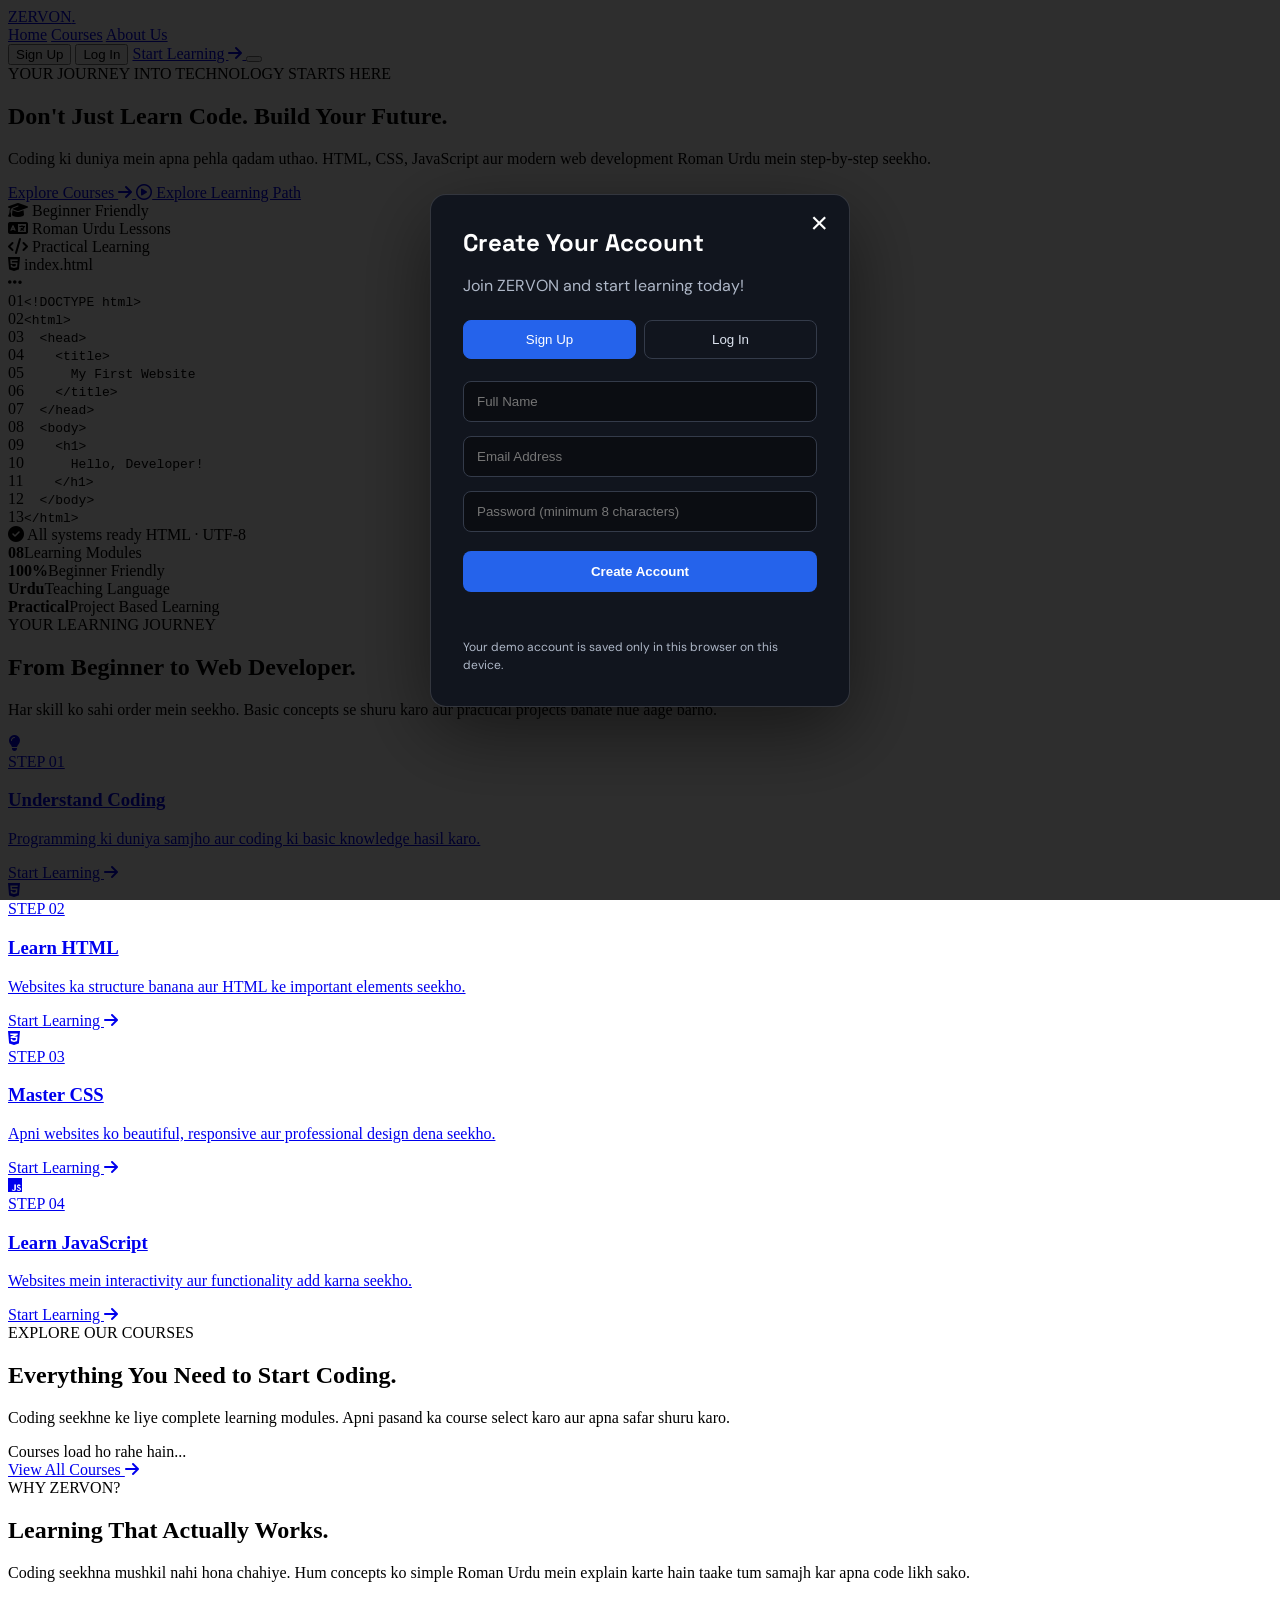
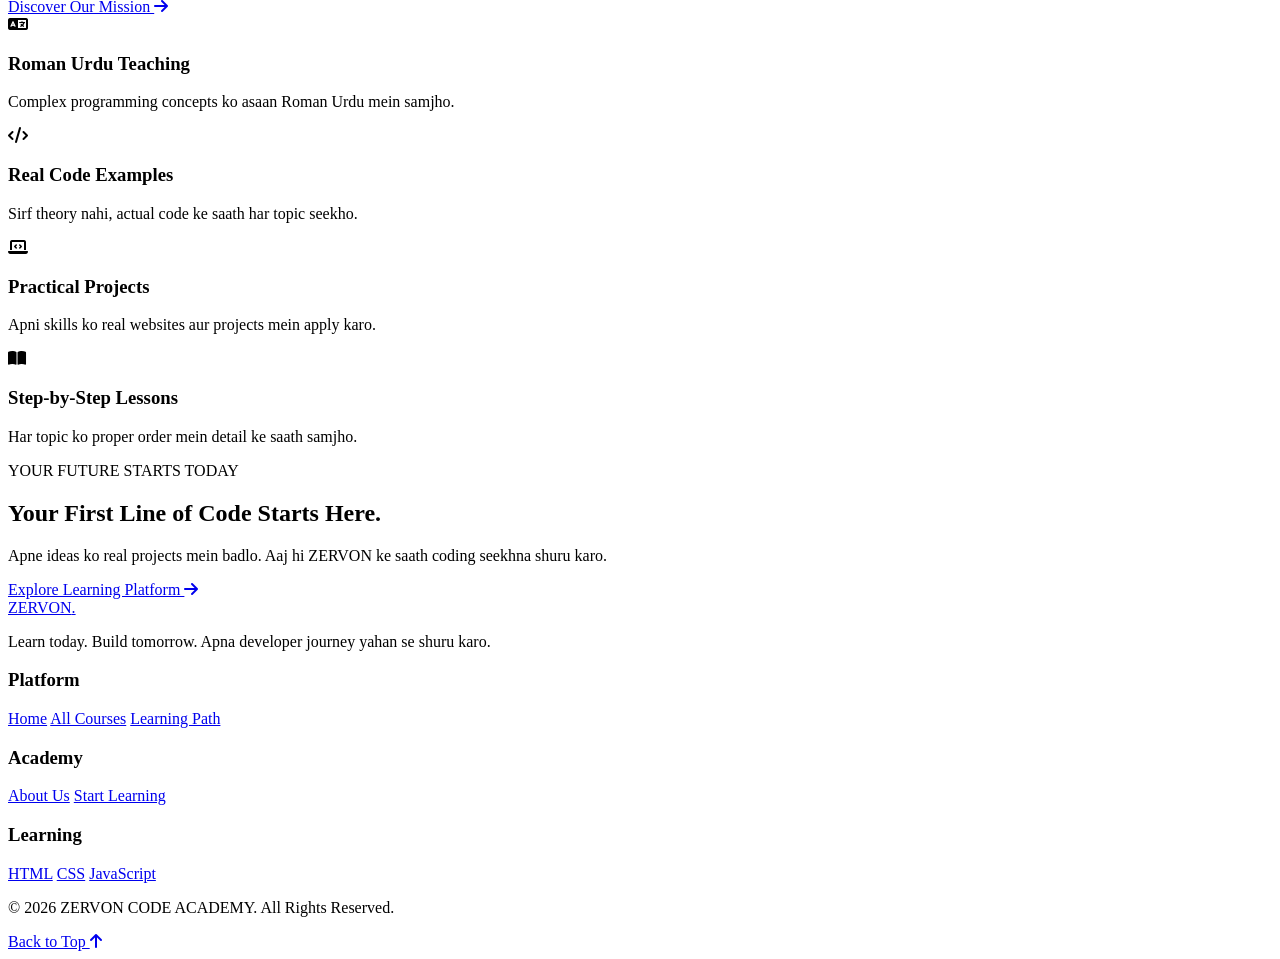
==== index.html @ 00da0489 "Add files via upload" ====
<!DOCTYPE html>
<html lang="en">
<head>
    <meta charset="UTF-8">
    <meta name="viewport" content="width=device-width, initial-scale=1.0">
    <meta name="theme-color" content="#0b0d12">
    <meta name="description" content="ZERVON Code Academy - Learn coding in Roman Urdu through detailed lessons and practical projects.">
    <title>ZERVON - Learn. Build. Become.</title>

    <link rel="preconnect" href="https://fonts.googleapis.com">
    <link rel="preconnect" href="https://fonts.gstatic.com" crossorigin>
    <link href="https://fonts.googleapis.com/css2?family=DM+Sans:wght@400;500;600;700;800&family=Space+Grotesk:wght@400;500;600;700&display=swap" rel="stylesheet">
    <link rel="stylesheet" href="https://cdnjs.cloudflare.com/ajax/libs/font-awesome/6.5.2/css/all.min.css">
    <link rel="stylesheet" href="css/style.css">
    <script src="js/app.js" defer></script>
</head>

<body id="top">

<header class="navbar">
    <div class="nav-container">
        <a href="index.html" class="logo">ZERVON<span>.</span></a>

        <nav class="nav-links" id="navLinks">
            <a href="index.html" class="nav-link active">Home</a>
            <a href="courses.html" class="nav-link">Courses</a>
            <a href="about.html" class="nav-link">About Us</a>
        </nav>

        <div class="nav-actions">
            <button type="button" class="nav-cta" id="signUpBtn">Sign Up</button>
            <button type="button" class="nav-cta" id="logInBtn">Log In</button>
            <button type="button" class="nav-cta" id="logoutBtn" style="display:none;">Log Out</button>

            <a href="courses.html" class="nav-cta">
                Start Learning <i class="fa-solid fa-arrow-right"></i>
            </a>

            <button class="menu-toggle" id="menuToggle" aria-label="Open navigation menu" aria-expanded="false" aria-controls="navLinks" type="button">
                <span></span><span></span><span></span>
            </button>
        </div>
    </div>
</header>

<main>

    <section class="hero">
        <div class="hero-container">
            <div class="hero-content">
                <div class="hero-label">
                    <span class="live-dot"></span>
                    YOUR JOURNEY INTO TECHNOLOGY STARTS HERE
                </div>

                <h1>Don't Just Learn Code. <span>Build Your Future.</span></h1>

                <p class="hero-description">
                    Coding ki duniya mein apna pehla qadam uthao.
                    HTML, CSS, JavaScript aur modern web development
                    Roman Urdu mein step-by-step seekho.
                </p>

                <div class="hero-buttons">
                    <a href="courses.html" class="btn-primary">
                        Explore Courses <i class="fa-solid fa-arrow-right"></i>
                    </a>
                    <a href="#learning-path" class="btn-secondary">
                        <i class="fa-regular fa-circle-play"></i>
                        Explore Learning Path
                    </a>
                </div>

                <div class="hero-trust">
                    <div class="trust-item"><i class="fa-solid fa-graduation-cap"></i> Beginner Friendly</div>
                    <div class="trust-item"><i class="fa-solid fa-language"></i> Roman Urdu Lessons</div>
                    <div class="trust-item"><i class="fa-solid fa-code"></i> Practical Learning</div>
                </div>
            </div>

            <div class="hero-visual">
                <div class="editor-window">
                    <div class="editor-header">
                        <div class="editor-controls"><span></span><span></span><span></span></div>
                        <div class="editor-filename"><i class="fa-brands fa-html5"></i> index.html</div>
                        <div class="editor-menu"><i class="fa-solid fa-ellipsis"></i></div>
                    </div>

                    <div class="editor-content">
                        <div class="editor-line"><span class="line-number">01</span><code>&lt;!DOCTYPE html&gt;</code></div>
                        <div class="editor-line"><span class="line-number">02</span><code>&lt;html&gt;</code></div>
                        <div class="editor-line"><span class="line-number">03</span><code>&nbsp;&nbsp;&lt;head&gt;</code></div>
                        <div class="editor-line"><span class="line-number">04</span><code>&nbsp;&nbsp;&nbsp;&nbsp;&lt;title&gt;</code></div>
                        <div class="editor-line"><span class="line-number">05</span><code>&nbsp;&nbsp;&nbsp;&nbsp;&nbsp;&nbsp;My First Website</code></div>
                        <div class="editor-line"><span class="line-number">06</span><code>&nbsp;&nbsp;&nbsp;&nbsp;&lt;/title&gt;</code></div>
                        <div class="editor-line"><span class="line-number">07</span><code>&nbsp;&nbsp;&lt;/head&gt;</code></div>
                        <div class="editor-line"><span class="line-number">08</span><code>&nbsp;&nbsp;&lt;body&gt;</code></div>
                        <div class="editor-line"><span class="line-number">09</span><code>&nbsp;&nbsp;&nbsp;&nbsp;&lt;h1&gt;</code></div>
                        <div class="editor-line"><span class="line-number">10</span><code>&nbsp;&nbsp;&nbsp;&nbsp;&nbsp;&nbsp;Hello, Developer!</code></div>
                        <div class="editor-line"><span class="line-number">11</span><code>&nbsp;&nbsp;&nbsp;&nbsp;&lt;/h1&gt;</code></div>
                        <div class="editor-line"><span class="line-number">12</span><code>&nbsp;&nbsp;&lt;/body&gt;</code></div>
                        <div class="editor-line"><span class="line-number">13</span><code>&lt;/html&gt;</code></div>
                    </div>

                    <div class="editor-footer">
                        <span><i class="fa-solid fa-circle-check"></i> All systems ready</span>
                        <span>HTML · UTF-8</span>
                    </div>
                </div>
            </div>
        </div>
    </section>

    <section class="highlights">
        <div class="highlights-container">
            <div class="highlight-item"><strong>08</strong><span>Learning Modules</span></div>
            <div class="highlight-divider"></div>
            <div class="highlight-item"><strong>100%</strong><span>Beginner Friendly</span></div>
            <div class="highlight-divider"></div>
            <div class="highlight-item"><strong>Urdu</strong><span>Teaching Language</span></div>
            <div class="highlight-divider"></div>
            <div class="highlight-item"><strong>Practical</strong><span>Project Based Learning</span></div>
        </div>
    </section>

    <section class="learning-section" id="learning-path">
        <div class="section-container">
            <div class="section-heading">
                <span class="section-label">YOUR LEARNING JOURNEY</span>
                <h2>From Beginner to <span>Web Developer.</span></h2>
                <p>Har skill ko sahi order mein seekho. Basic concepts se shuru karo aur practical projects banate hue aage barho.</p>
            </div>

            <div class="learning-grid">
                <a href="courses/coding.html" class="learning-card">
                    <div class="learning-icon"><i class="fa-solid fa-lightbulb"></i></div>
                    <span class="learning-step">STEP 01</span>
                    <h3>Understand Coding</h3>
                    <p>Programming ki duniya samjho aur coding ki basic knowledge hasil karo.</p>
                    <span class="card-link">Start Learning <i class="fa-solid fa-arrow-right"></i></span>
                </a>

                <a href="courses/html.html" class="learning-card">
                    <div class="learning-icon"><i class="fa-brands fa-html5"></i></div>
                    <span class="learning-step">STEP 02</span>
                    <h3>Learn HTML</h3>
                    <p>Websites ka structure banana aur HTML ke important elements seekho.</p>
                    <span class="card-link">Start Learning <i class="fa-solid fa-arrow-right"></i></span>
                </a>

                <a href="courses/css.html" class="learning-card">
                    <div class="learning-icon"><i class="fa-brands fa-css3-alt"></i></div>
                    <span class="learning-step">STEP 03</span>
                    <h3>Master CSS</h3>
                    <p>Apni websites ko beautiful, responsive aur professional design dena seekho.</p>
                    <span class="card-link">Start Learning <i class="fa-solid fa-arrow-right"></i></span>
                </a>

                <a href="courses/javascript.html" class="learning-card">
                    <div class="learning-icon"><i class="fa-brands fa-js"></i></div>
                    <span class="learning-step">STEP 04</span>
                    <h3>Learn JavaScript</h3>
                    <p>Websites mein interactivity aur functionality add karna seekho.</p>
                    <span class="card-link">Start Learning <i class="fa-solid fa-arrow-right"></i></span>
                </a>
            </div>
        </div>
    </section>

    <section class="featured-section" id="featured-courses">
        <div class="section-container">
            <div class="section-heading">
                <span class="section-label">EXPLORE OUR COURSES</span>
                <h2>Everything You Need to <span>Start Coding.</span></h2>
                <p>Coding seekhne ke liye complete learning modules. Apni pasand ka course select karo aur apna safar shuru karo.</p>
            </div>

            <div class="featured-grid" id="featuredGrid">
                <div class="course-loading">Courses load ho rahe hain...</div>
            </div>

            <div class="all-courses-action">
                <a href="courses.html" class="btn-secondary">View All Courses <i class="fa-solid fa-arrow-right"></i></a>
            </div>
        </div>
    </section>

    <section class="benefits-section">
        <div class="section-container">
            <div class="benefits-layout">
                <div class="benefits-intro">
                    <span class="section-label">WHY ZERVON?</span>
                    <h2>Learning That <span>Actually Works.</span></h2>
                    <p>Coding seekhna mushkil nahi hona chahiye. Hum concepts ko simple Roman Urdu mein explain karte hain taake tum samajh kar apna code likh sako.</p>
                    <a href="about.html" class="text-link">Discover Our Mission <i class="fa-solid fa-arrow-right"></i></a>
                </div>

                <div class="benefits-grid">
                    <article class="benefit-card">
                        <i class="fa-solid fa-language"></i>
                        <h3>Roman Urdu Teaching</h3>
                        <p>Complex programming concepts ko asaan Roman Urdu mein samjho.</p>
                    </article>

                    <article class="benefit-card">
                        <i class="fa-solid fa-code"></i>
                        <h3>Real Code Examples</h3>
                        <p>Sirf theory nahi, actual code ke saath har topic seekho.</p>
                    </article>

                    <article class="benefit-card">
                        <i class="fa-solid fa-laptop-code"></i>
                        <h3>Practical Projects</h3>
                        <p>Apni skills ko real websites aur projects mein apply karo.</p>
                    </article>

                    <article class="benefit-card">
                        <i class="fa-solid fa-book-open"></i>
                        <h3>Step-by-Step Lessons</h3>
                        <p>Har topic ko proper order mein detail ke saath samjho.</p>
                    </article>
                </div>
            </div>
        </div>
    </section>

    <section class="cta-section">
        <div class="cta-content">
            <span class="section-label">YOUR FUTURE STARTS TODAY</span>
            <h2>Your First Line of Code <span>Starts Here.</span></h2>
            <p>Apne ideas ko real projects mein badlo. Aaj hi ZERVON ke saath coding seekhna shuru karo.</p>
            <a href="courses.html" class="btn-primary">Explore Learning Platform <i class="fa-solid fa-arrow-right"></i></a>
        </div>
    </section>

</main>

<footer class="footer">
    <div class="section-container">
        <div class="footer-main">
            <div class="footer-brand">
                <a href="index.html" class="logo">ZERVON<span>.</span></a>
                <p>Learn today. Build tomorrow. Apna developer journey yahan se shuru karo.</p>
            </div>

            <div class="footer-column">
                <h3>Platform</h3>
                <a href="index.html">Home</a>
                <a href="courses.html">All Courses</a>
                <a href="#learning-path">Learning Path</a>
            </div>

            <div class="footer-column">
                <h3>Academy</h3>
                <a href="about.html">About Us</a>
                <a href="courses.html">Start Learning</a>
            </div>

            <div class="footer-column">
                <h3>Learning</h3>
                <a href="courses/html.html">HTML</a>
                <a href="courses/css.html">CSS</a>
                <a href="courses/javascript.html">JavaScript</a>
            </div>
        </div>

        <div class="footer-bottom">
            <p>© 2026 ZERVON CODE ACADEMY. All Rights Reserved.</p>
            <a href="#top" class="back-to-top">Back to Top <i class="fa-solid fa-arrow-up"></i></a>
        </div>
    </div>
</footer>

<!-- SIGN UP / LOG IN MODAL -->
<div id="authModal" class="zervon-auth-modal" aria-hidden="true">
    <div class="zervon-auth-box" role="dialog" aria-modal="true" aria-labelledby="authTitle">
        <button type="button" id="closeAuth" class="zervon-auth-close" aria-label="Close">&times;</button>

        <h2 id="authTitle">Create Your Account</h2>
        <p id="authDescription">Join ZERVON and start learning today!</p>

        <div class="zervon-auth-tabs">
            <button type="button" id="signupTab" class="active">Sign Up</button>
            <button type="button" id="loginTab">Log In</button>
        </div>

        <form id="authForm">
            <input type="text" id="authName" placeholder="Full Name" autocomplete="name" required>
            <input type="email" id="authEmail" placeholder="Email Address" autocomplete="email" required>
            <input type="password" id="authPassword" placeholder="Password (minimum 8 characters)" autocomplete="new-password" minlength="8" required>
            <button type="submit" id="authSubmit">Create Account</button>
        </form>

        <p id="authMessage" class="zervon-auth-message" role="status"></p>
        <p class="zervon-auth-note">Your demo account is saved only in this browser on this device.</p>
    </div>
</div>

<!-- PAYMENT MODAL -->
<div id="paymentModal" class="zervon-payment-modal" aria-hidden="true">
    <div class="zervon-payment-box" role="dialog" aria-modal="true" aria-labelledby="paymentTitle">
        <h2 id="paymentTitle">Complete Your Payment</h2>
        <p class="zervon-payment-intro">Pay the registration fee to continue learning at ZERVON.</p>

        <div class="zervon-payment-price">Rs. 700</div>

        <div class="zervon-payment-timer-wrap">
            <span>Payment session expires in</span>
            <strong id="paymentTimer">03:00</strong>
        </div>

        <div class="zervon-qr-placeholder" id="qrPlaceholder">
            <img src="qr.code.png.jpeg" alt="ZERVON payment QR code" class="zervon-qr-image">
            <strong>Official Payment QR Code</strong>
        </div>

        <p class="zervon-pay-instruction">Scan the QR code and pay <strong>Rs. 700</strong> to continue.</p>

        <form id="tidForm">
            <label for="tidInput">Transaction ID (TID)</label>
            <input id="tidInput" type="text" placeholder="Enter your Transaction ID" required maxlength="100" autocomplete="off">
            <button type="submit" id="tidSubmit">Submit TID</button>
        </form>

        <p id="paymentMessage" class="zervon-payment-message" role="status"></p>
        <p class="zervon-payment-note">Please submit the TID after completing your payment. Payment verification must be done by the site owner.</p>
    </div>
</div>

<style>
.zervon-auth-modal {
    display:none;
    position:fixed;
    inset:0;
    z-index:99999;
    background:rgba(0,0,0,.82);
    align-items:center;
    justify-content:center;
    padding:20px;
}
.zervon-auth-modal.show {display:flex;}
.zervon-auth-box {
    position:relative;
    width:100%;
    max-width:420px;
    max-height:90vh;
    overflow-y:auto;
    box-sizing:border-box;
    padding:32px;
    border:1px solid rgba(255,255,255,.14);
    border-radius:16px;
    background:#11151e;
    color:#fff;
    box-shadow:0 24px 80px rgba(0,0,0,.5);
    font-family:"DM Sans",sans-serif;
}
.zervon-auth-box h2 {
    margin:0 35px 8px 0;
    font-family:"Space Grotesk",sans-serif;
}
.zervon-auth-box p {color:#aeb7c7;line-height:1.5;}
.zervon-auth-close {
    position:absolute;
    top:10px;
    right:15px;
    border:0;
    background:none;
    color:#fff;
    font-size:30px;
    cursor:pointer;
}
.zervon-auth-tabs {display:flex;gap:8px;margin:22px 0;}
.zervon-auth-tabs button {
    flex:1;
    padding:11px;
    border:1px solid #343b4a;
    border-radius:8px;
    background:transparent;
    color:#dce3ef;
    cursor:pointer;
}
.zervon-auth-tabs button.active {
    border-color:#2563eb;
    background:#2563eb;
    color:#fff;
}
#authForm input {
    display:block;
    box-sizing:border-box;
    width:100%;
    margin-bottom:14px;
    padding:12px 13px;
    border:1px solid #343b4a;
    border-radius:8px;
    outline:none;
    background:#0b0d12;
    color:#fff;
}
#authForm input:focus {border-color:#60a5fa;}
#authSubmit {
    width:100%;
    margin-top:5px;
    padding:13px;
    border:0;
    border-radius:8px;
    background:#2563eb;
    color:#fff;
    font-weight:700;
    cursor:pointer;
}
#authSubmit:disabled {opacity:.65;cursor:wait;}
.zervon-auth-message {min-height:20px;margin-bottom:0;font-size:14px;}
.zervon-auth-note {margin-bottom:0;font-size:12px;}
@media(max-width:480px) {
    .zervon-auth-box {padding:25px 20px;}
}

.zervon-payment-modal {
    display:none;
    position:fixed;
    inset:0;
    z-index:100000;
    overflow-y:auto;
    background:rgba(0,0,0,.88);
    align-items:center;
    justify-content:center;
    padding:20px;
    box-sizing:border-box;
}
.zervon-payment-modal.show {display:flex;}
.zervon-payment-box {
    width:100%;
    max-width:440px;
    max-height:94vh;
    overflow-y:auto;
    box-sizing:border-box;
    padding:28px;
    border-radius:18px;
    border:1px solid rgba(255,255,255,.14);
    background:#11151e;
    color:#fff;
    text-align:center;
    font-family:"DM Sans",sans-serif;
    box-shadow:0 24px 80px rgba(0,0,0,.55);
}
.zervon-payment-box h2 {
    margin:0 0 8px;
    font-family:"Space Grotesk",sans-serif;
}
.zervon-payment-intro,.zervon-payment-note {
    color:#aeb7c7;
    line-height:1.5;
}
.zervon-payment-price {
    margin:16px 0;
    color:#60a5fa;
    font-size:32px;
    font-weight:800;
}
.zervon-payment-timer-wrap {
    display:flex;
    justify-content:space-between;
    align-items:center;
    padding:12px 14px;
    border-radius:10px;
    background:#202938;
}
#paymentTimer {
    color:#fbbf24;
    font-size:24px;
    font-variant-numeric:tabular-nums;
}
.zervon-qr-placeholder {
    min-height:165px;
    margin:18px auto 10px;
    padding:18px;
    box-sizing:border-box;
    display:flex;
    flex-direction:column;
    justify-content:center;
    align-items:center;
    gap:8px;
    border:2px dashed #64748b;
    border-radius:12px;
    background:#0b0d12;
    color:#dce3ef;
}
.zervon-qr-image {
    display:block;
    width:min(100%,260px);
    height:auto;
    max-height:260px;
    object-fit:contain;
    border-radius:8px;
    background:#fff;
}
.zervon-pay-instruction {color:#fff;}
#tidForm {text-align:left;margin-top:18px;}
#tidForm label {
    display:block;
    margin-bottom:8px;
    color:#dce3ef;
    font-weight:600;
}
#tidInput {
    width:100%;
    box-sizing:border-box;
    padding:13px;
    border:1px solid #343b4a;
    border-radius:8px;
    background:#0b0d12;
    color:#fff;
    margin-bottom:12px;
}
#tidSubmit {
    width:100%;
    padding:13px;
    border:0;
    border-radius:8px;
    background:#2563eb;
    color:white;
    font-weight:700;
    cursor:pointer;
}
#tidSubmit:disabled {opacity:.55;cursor:not-allowed;}
.zervon-payment-message {min-height:20px;color:#fbbf24;}
.zervon-payment-note {font-size:11px;margin-bottom:0;}
@media(max-width:480px) {
    .zervon-payment-box {padding:22px 18px;}
}
</style>

<script>
(function () {
    const modal = document.getElementById("authModal");
    const signupBtn = document.getElementById("signUpBtn");
    const loginBtn = document.getElementById("logInBtn");
    const logoutBtn = document.getElementById("logoutBtn");
    const closeBtn = document.getElementById("closeAuth");
    const signupTab = document.getElementById("signupTab");
    const loginTab = document.getElementById("loginTab");
    const form = document.getElementById("authForm");
    const nameInput = document.getElementById("authName");
    const emailInput = document.getElementById("authEmail");
    const passwordInput = document.getElementById("authPassword");
    const title = document.getElementById("authTitle");
    const description = document.getElementById("authDescription");
    const submitBtn = document.getElementById("authSubmit");
    const message = document.getElementById("authMessage");
    const paymentModal = document.getElementById("paymentModal");
    const paymentTimer = document.getElementById("paymentTimer");
    const paymentMessage = document.getElementById("paymentMessage");
    const tidForm = document.getElementById("tidForm");
    const tidInput = document.getElementById("tidInput");
    const tidSubmit = document.getElementById("tidSubmit");

    let paymentInterval = null;
    let paymentSeconds = 180;

    const ACCOUNTS_KEY = "zervon_accounts";
    const SESSION_KEY = "zervon_logged_in";

    let mode = "signup";

    function getAccounts() {
        try {
            return JSON.parse(localStorage.getItem(ACCOUNTS_KEY) || "{}");
        } catch (error) {
            return {};
        }
    }

    async function hashPassword(password, salt) {
        if (!window.crypto || !window.crypto.subtle) {
            throw new Error("Secure password hashing needs HTTPS or localhost. Open this site through GitHub Pages or localhost.");
        }

        const encoder = new TextEncoder();

        const key = await crypto.subtle.importKey(
            "raw",
            encoder.encode(password),
            "PBKDF2",
            false,
            ["deriveBits"]
        );

        const result = await crypto.subtle.deriveBits(
            {
                name:"PBKDF2",
                salt:encoder.encode(salt),
                iterations:100000,
                hash:"SHA-256"
            },
            key,
            256
        );

        return Array.from(new Uint8Array(result))
            .map(function (byte) {
                return byte.toString(16).padStart(2,"0");
            })
            .join("");
    }

    function isLoggedIn() {
        const email = localStorage.getItem(SESSION_KEY);
        return Boolean(email && getAccounts()[email]);
    }

    function isPaymentSubmitted() {
        const email = localStorage.getItem(SESSION_KEY);
        return Boolean(
            email &&
            localStorage.getItem("zervon_tid_submitted_" + email)
        );
    }

    function openPaymentModal() {
        paymentSeconds = 180;
        paymentMessage.textContent = "";
        tidInput.value = "";
        paymentTimer.textContent = "03:00";

        paymentModal.classList.add("show");
        paymentModal.setAttribute("aria-hidden","false");

        if (paymentInterval) {
            clearInterval(paymentInterval);
        }

        paymentInterval = setInterval(function () {
            paymentSeconds--;

            const minutes = String(
                Math.floor(Math.max(paymentSeconds,0) / 60)
            ).padStart(2,"0");

            const seconds = String(
                Math.max(paymentSeconds,0) % 60
            ).padStart(2,"0");

            paymentTimer.textContent = minutes + ":" + seconds;

            if (paymentSeconds <= 0) {
                clearInterval(paymentInterval);
                paymentInterval = null;

                paymentMessage.textContent =
                    "Time expired. Refresh the payment session to continue.";

                tidSubmit.disabled = true;
            }
        },1000);

        tidSubmit.disabled = false;
    }

    function closePaymentModal() {
        paymentModal.classList.remove("show");
        paymentModal.setAttribute("aria-hidden","true");

        if (paymentInterval) {
            clearInterval(paymentInterval);
        }

        paymentInterval = null;
    }

    function updateNavigation() {
        const loggedIn = isLoggedIn();

        signupBtn.style.display = loggedIn ? "none" : "";
        loginBtn.style.display = loggedIn ? "none" : "";
        logoutBtn.style.display = loggedIn ? "" : "none";
    }

    function openModal(selectedMode) {
        setMode(selectedMode);
        modal.classList.add("show");
        modal.setAttribute("aria-hidden","false");
    }

    function closeModal() {
        modal.classList.remove("show");
        modal.setAttribute("aria-hidden","true");
        form.reset();
        message.textContent = "";
    }

    function setMode(selectedMode) {
        mode = selectedMode;

        const isSignup = mode === "signup";

        title.textContent = isSignup
            ? "Create Your Account"
            : "Welcome Back";

        description.textContent = isSignup
            ? "Join ZERVON and start learning today!"
            : "Log in to your ZERVON account.";

        nameInput.style.display = isSignup ? "block" : "none";
        nameInput.required = isSignup;

        passwordInput.autocomplete = isSignup
            ? "new-password"
            : "current-password";

        submitBtn.textContent = isSignup
            ? "Create Account"
            : "Log In";

        signupTab.classList.toggle("active",isSignup);
        loginTab.classList.toggle("active",!isSignup);

        message.textContent = "";
    }

    signupBtn.addEventListener("click",function () {
        openModal("signup");
    });

    loginBtn.addEventListener("click",function () {
        openModal("login");
    });

    signupTab.addEventListener("click",function () {
        setMode("signup");
    });

    loginTab.addEventListener("click",function () {
        setMode("login");
    });

    closeBtn.addEventListener("click",closeModal);

    modal.addEventListener("click",function (event) {
        if (event.target === modal) {
            closeModal();
        }
    });

    document.addEventListener("keydown",function (event) {
        if (event.key === "Escape") {
            closeModal();
        }
    });

    logoutBtn.addEventListener("click",function () {
        localStorage.removeItem(SESSION_KEY);
        updateNavigation();
        alert("You have been logged out.");
    });

    form.addEventListener("submit",async function (event) {
        event.preventDefault();

        submitBtn.disabled = true;
        message.textContent = "Please wait...";

        try {
            const email = emailInput.value.trim().toLowerCase();
            const password = passwordInput.value;

            if (password.length < 8) {
                throw new Error("Password must contain at least 8 characters.");
            }

            const accounts = getAccounts();

            if (mode === "signup") {
                if (accounts[email]) {
                    throw new Error("This account already exists. Please log in.");
                }

                const name = nameInput.value.trim();

                if (!name) {
                    throw new Error("Please enter your full name.");
                }

                const salt = crypto.randomUUID();
                const passwordHash = await hashPassword(password,salt);

                accounts[email] = {
                    name:name,
                    email:email,
                    salt:salt,
                    passwordHash:passwordHash
                };

                localStorage.setItem(ACCOUNTS_KEY,JSON.stringify(accounts));
                localStorage.setItem(SESSION_KEY,email);

                message.textContent = "Account created successfully!";

            } else {
                const account = accounts[email];

                if (!account) {
                    throw new Error("Account not found. Please sign up first.");
                }

                const enteredHash = await hashPassword(password,account.salt);

                if (enteredHash !== account.passwordHash) {
                    throw new Error("Incorrect email or password.");
                }

                localStorage.setItem(SESSION_KEY,email);
                message.textContent = "Login successful!";
            }

            updateNavigation();

            setTimeout(function () {
                closeModal();

                if (!isPaymentSubmitted()) {
                    openPaymentModal();
                }
            },700);

        } catch (error) {
            message.textContent = error.message;

        } finally {
            submitBtn.disabled = false;
        }
    });

    tidForm.addEventListener("submit",function (event) {
        event.preventDefault();

        const tid = tidInput.value.trim();

        if (!tid) {
            paymentMessage.textContent = "Please enter your Transaction ID.";
            return;
        }

        if (paymentSeconds <= 0) {
            paymentMessage.textContent =
                "Payment time expired. Please start a new payment session.";
            return;
        }

        const email = localStorage.getItem(SESSION_KEY);

        if (!email || !isLoggedIn()) {
            paymentMessage.textContent =
                "Please create your account or log in first.";
            closePaymentModal();
            openModal("signup");
            return;
        }

        // Save submitted TID for this account.
        localStorage.setItem("zervon_tid_submitted_" + email,tid);

        closePaymentModal();

        alert("Welcome to ZERVON!");

        window.location.href = "courses.html";
    });

    // Navigation gate: allow payment modal clicks so TID submit works.
    document.addEventListener("click",function (event) {
        if (isLoggedIn() && isPaymentSubmitted()) {
            return;
        }

        // IMPORTANT FIX: don't block the Submit TID button.
        if (event.target.closest("#paymentModal")) {
            return;
        }

        if (event.target.closest("#authModal")) {
            return;
        }

        if (event.target.closest(
            "#signUpBtn, #logInBtn, #closeAuth, #menuToggle"
        )) {
            return;
        }

        const link = event.target.closest("a[href]");
        const button = event.target.closest("button");

        if (!link && !button) {
            return;
        }

        event.preventDefault();
        event.stopPropagation();
        event.stopImmediatePropagation();

        if (!isLoggedIn()) {
            alert("Create your account first to continue!");
        } else {
            alert("Complete your Rs. 700 payment and submit your TID to continue!");
            openPaymentModal();
        }
    },true);

    updateNavigation();

    // First visit: show signup first, never show QR before signup/login.
    if (!isLoggedIn()) {
        openModal("signup");
    } else if (!isPaymentSubmitted()) {
        // Clear an old unpaid session and ask the user to log in again.
        localStorage.removeItem(SESSION_KEY);
        updateNavigation();
        openModal("signup");
    }

})();
</script>

</body>
</html>
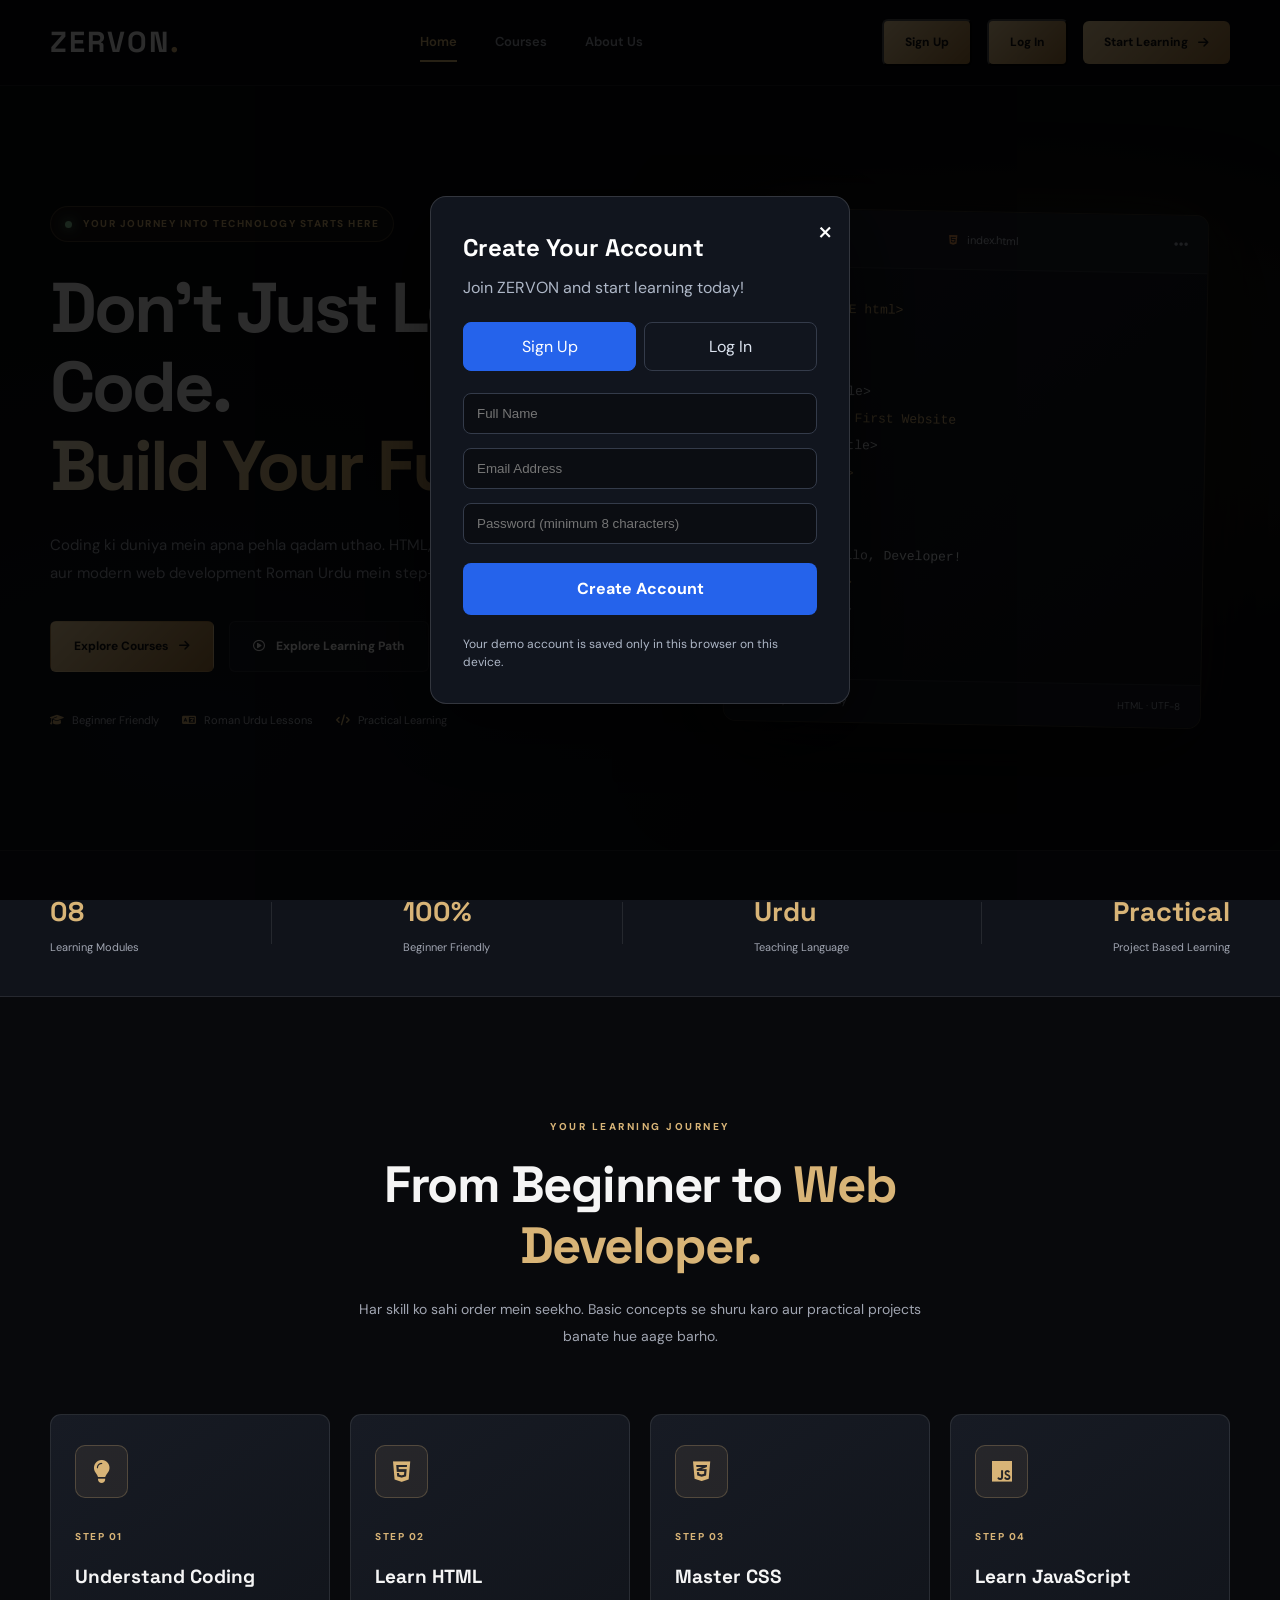
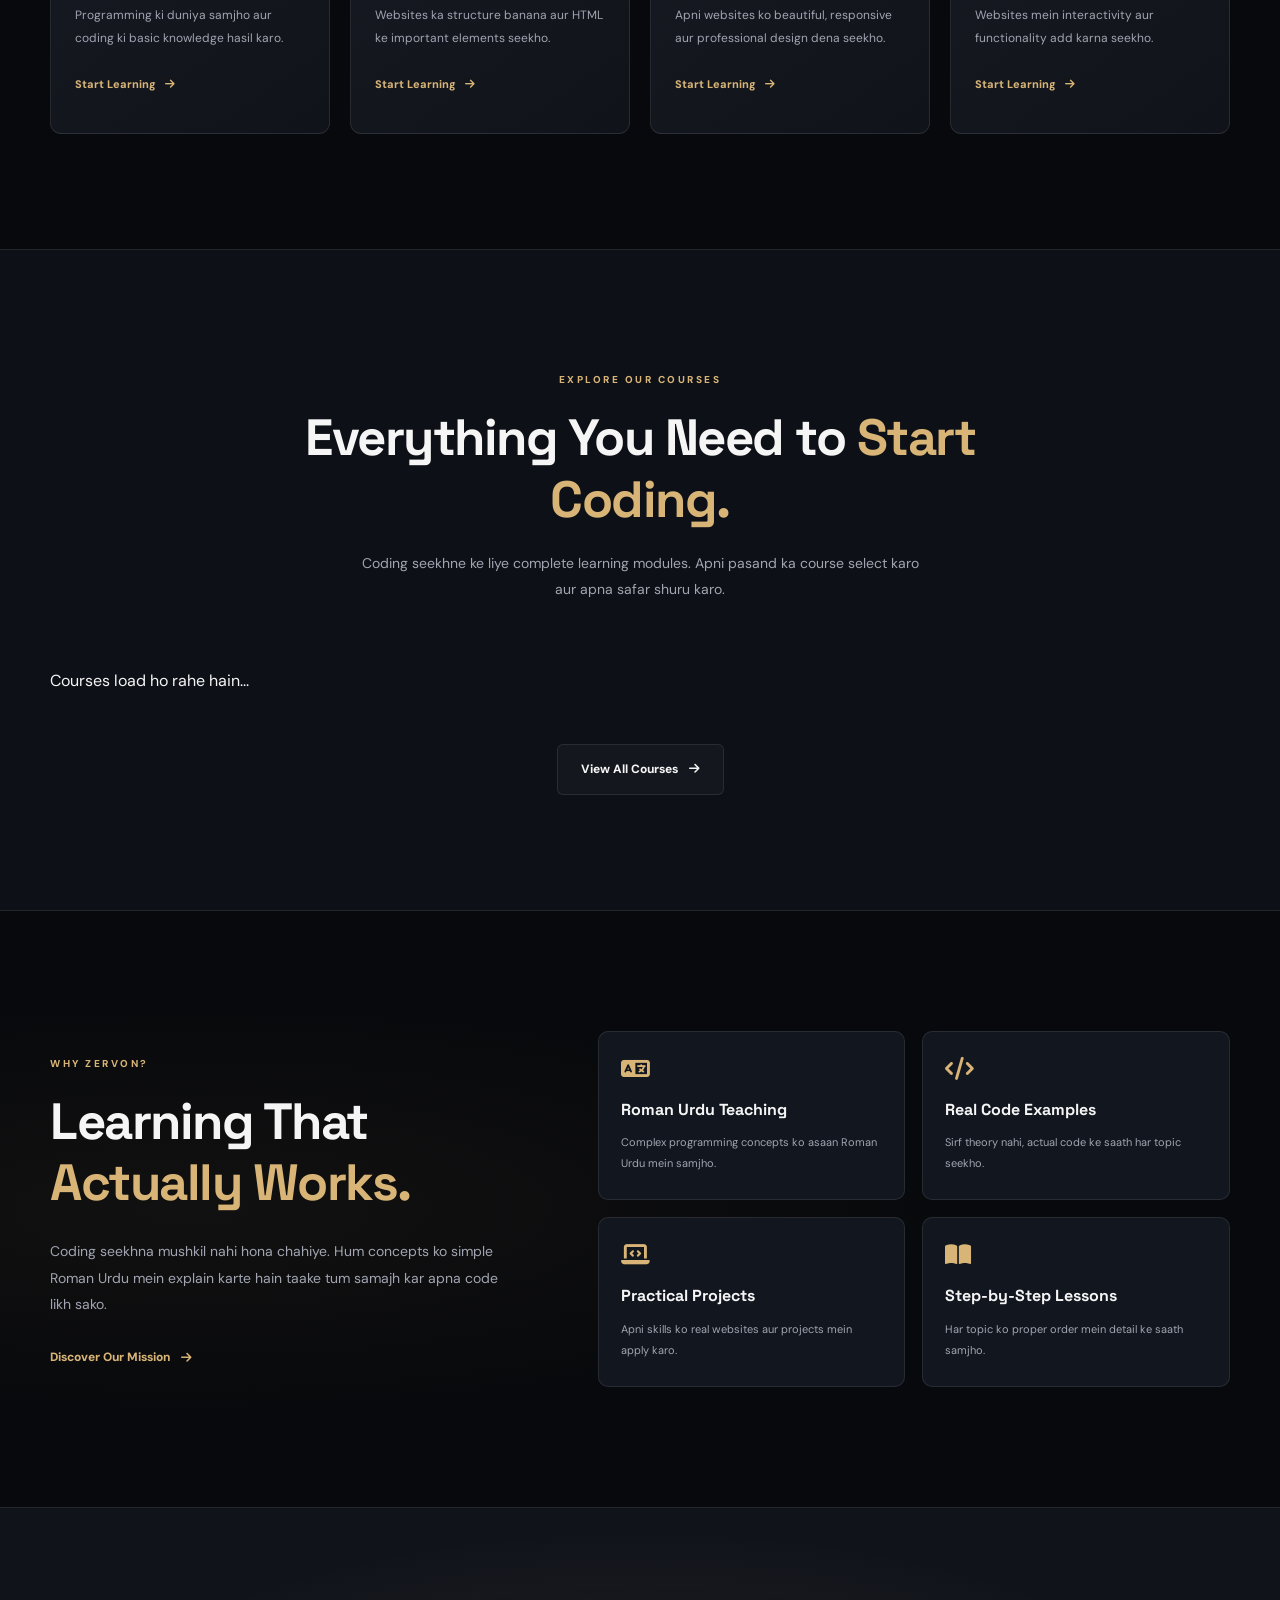
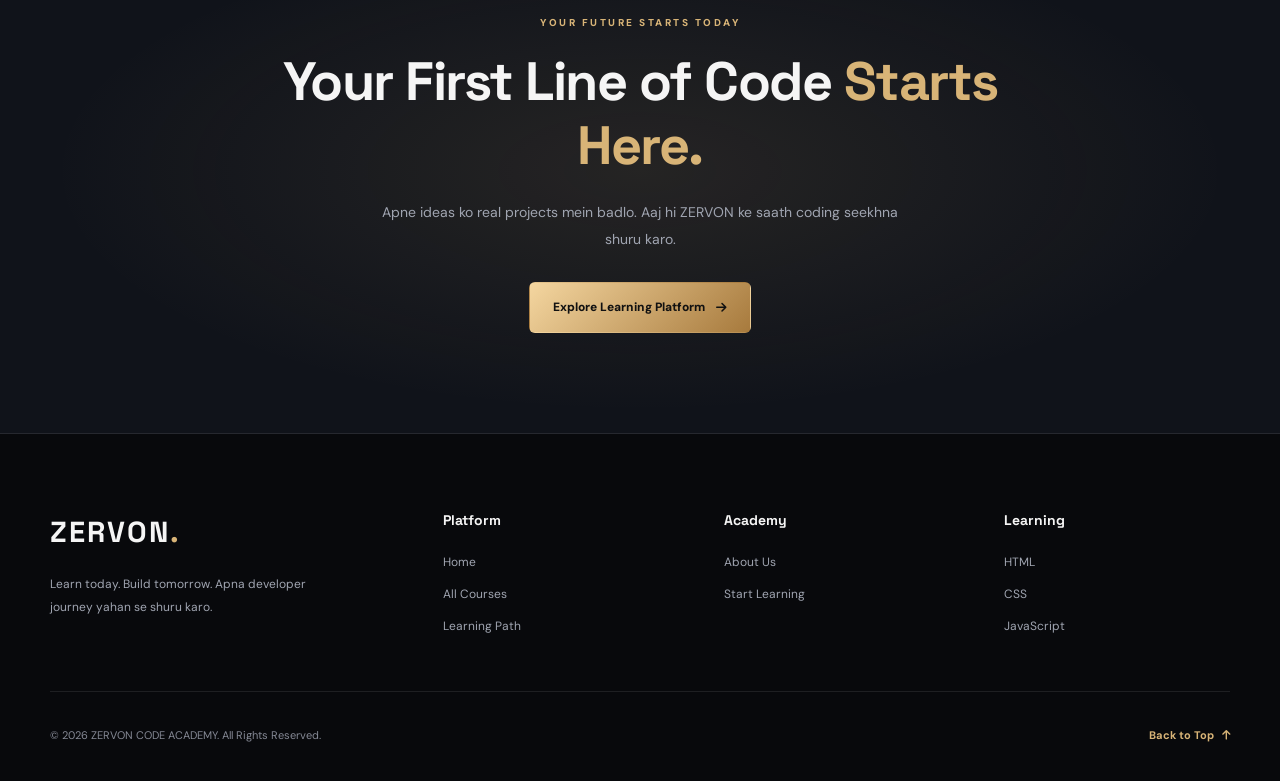
==== commit d5730344: "Update index.html" ====
--- a/index.html
+++ b/index.html
@@ -11,7 +11,7 @@
     <link rel="preconnect" href="https://fonts.gstatic.com" crossorigin>
     <link href="https://fonts.googleapis.com/css2?family=DM+Sans:wght@400;500;600;700;800&family=Space+Grotesk:wght@400;500;600;700&display=swap" rel="stylesheet">
     <link rel="stylesheet" href="https://cdnjs.cloudflare.com/ajax/libs/font-awesome/6.5.2/css/all.min.css">
-    <link rel="stylesheet" href="css/style.css">
+    <link rel="stylesheet" href="style.css">
     <script src="js/app.js" defer></script>
 </head>
 
@@ -923,4 +923,4 @@
 </script>
 
 </body>
-</html>+</html>
--- a/style.css
+++ b/style.css
@@ -0,0 +1,1463 @@
+
+/* ==========================================
+   ZERVON CODE ACADEMY
+   PREMIUM DESIGN SYSTEM
+========================================== */
+
+
+/* 01. ROOT VARIABLES */
+
+:root {
+    --bg: #08090c;
+    --bg-secondary: #0d1016;
+    --surface: #12161e;
+    --surface-light: #191e28;
+
+    --gold: #d8b477;
+    --gold-light: #f4d6a0;
+    --gold-dark: #a77a3d;
+
+    --text: #f5f5f5;
+    --muted: #a0a5b1;
+
+    --border: rgba(255,255,255,0.09);
+    --gold-border: rgba(216,180,119,0.25);
+
+    --heading-font: 'Space Grotesk', sans-serif;
+    --body-font: 'DM Sans', sans-serif;
+
+    --container: 1180px;
+    --transition: 0.3s ease;
+}
+
+
+/* 02. RESET & GLOBAL STYLES */
+
+* {
+    margin: 0;
+    padding: 0;
+    box-sizing: border-box;
+}
+
+html {
+    scroll-behavior: smooth;
+    scroll-padding-top: 100px;
+}
+
+body {
+    background: var(--bg);
+    color: var(--text);
+    font-family: var(--body-font);
+    line-height: 1.6;
+    overflow-x: hidden;
+}
+
+a {
+    text-decoration: none;
+    color: inherit;
+}
+
+button {
+    font: inherit;
+}
+
+img {
+    max-width: 100%;
+    display: block;
+}
+
+::selection {
+    background: var(--gold);
+    color: #08090c;
+}
+
+.section-container {
+    width: min(100% - 80px, var(--container));
+    margin: 0 auto;
+}
+
+
+/* 03. NAVIGATION BAR */
+
+.navbar {
+    width: 100%;
+    height: 86px;
+    position: sticky;
+    top: 0;
+    z-index: 1000;
+
+    background: rgba(8,9,12,0.88);
+    backdrop-filter: blur(20px);
+
+    border-bottom: 1px solid var(--border);
+}
+
+.nav-container {
+    width: min(100% - 80px, var(--container));
+    height: 100%;
+    margin: auto;
+
+    display: flex;
+    align-items: center;
+    justify-content: space-between;
+}
+
+.logo {
+    font-family: var(--heading-font);
+    font-size: 29px;
+    font-weight: 800;
+    letter-spacing: 2px;
+}
+
+.logo span {
+    color: var(--gold);
+}
+
+.nav-links {
+    display: flex;
+    align-items: center;
+    gap: 38px;
+}
+
+.nav-link {
+    font-size: 13px;
+    font-weight: 600;
+    color: var(--muted);
+    transition: var(--transition);
+    position: relative;
+}
+
+.nav-link:hover,
+.nav-link.active {
+    color: var(--gold);
+}
+
+.nav-link::after {
+    content: "";
+    position: absolute;
+    width: 0;
+    height: 2px;
+    background: var(--gold);
+    bottom: -9px;
+    left: 0;
+    transition: var(--transition);
+}
+
+.nav-link:hover::after,
+.nav-link.active::after {
+    width: 100%;
+}
+
+.nav-actions {
+    display: flex;
+    align-items: center;
+    gap: 15px;
+}
+
+.nav-cta {
+    display: inline-flex;
+    align-items: center;
+    gap: 10px;
+
+    padding: 12px 21px;
+    border-radius: 6px;
+
+    background: linear-gradient(
+        135deg,
+        var(--gold-light),
+        var(--gold-dark)
+    );
+
+    color: #111;
+    font-size: 12px;
+    font-weight: 800;
+
+    transition: var(--transition);
+}
+
+.nav-cta:hover {
+    transform: translateY(-3px);
+    box-shadow: 0 8px 25px #d8b47744;
+}
+
+.menu-toggle {
+    display: none;
+    width: 42px;
+    height: 42px;
+
+    border: 1px solid var(--border);
+    border-radius: 6px;
+
+    background: var(--surface);
+    cursor: pointer;
+
+    align-items: center;
+    justify-content: center;
+    flex-direction: column;
+    gap: 5px;
+}
+
+.menu-toggle span {
+    width: 19px;
+    height: 2px;
+    background: var(--gold);
+    border-radius: 5px;
+}
+
+
+/* 04. HERO SECTION */
+
+.hero {
+    position: relative;
+    min-height: 690px;
+    padding: 100px 0;
+
+    display: flex;
+    align-items: center;
+
+    background:
+        radial-gradient(
+            ellipse at 78% 40%,
+            #c99b4d20,
+            transparent 40%
+        ),
+        radial-gradient(
+            ellipse at 15% 85%,
+            #17223b55,
+            transparent 45%
+        ),
+        var(--bg);
+
+    overflow: hidden;
+}
+
+.hero-container {
+    width: min(100% - 80px, var(--container));
+    margin: auto;
+
+    display: grid;
+    grid-template-columns: 1fr 0.9fr;
+    align-items: center;
+    gap: 65px;
+}
+
+.hero-content {
+    max-width: 620px;
+}
+
+.hero-label {
+    display: inline-flex;
+    align-items: center;
+    gap: 11px;
+
+    padding: 9px 14px;
+    margin-bottom: 27px;
+
+    background: #d8b47710;
+    border: 1px solid var(--gold-border);
+    border-radius: 50px;
+
+    color: var(--gold);
+    font-size: 10px;
+    font-weight: 800;
+    letter-spacing: 1.5px;
+}
+
+.live-dot {
+    width: 7px;
+    height: 7px;
+    background: #8ed6a0;
+    border-radius: 50%;
+    box-shadow: 0 0 12px #8ed6a0;
+}
+
+.hero h1 {
+    font-family: var(--heading-font);
+    font-size: clamp(48px, 5.5vw, 75px);
+    font-weight: 700;
+    line-height: 1.12;
+    letter-spacing: -3px;
+    margin-bottom: 25px;
+}
+
+.hero h1 span {
+    display: block;
+
+    background: linear-gradient(
+        100deg,
+        #fff0ce,
+        var(--gold),
+        var(--gold-dark)
+    );
+
+    background-clip: text;
+    -webkit-background-clip: text;
+    color: transparent;
+}
+
+.hero-description {
+    max-width: 510px;
+    color: var(--muted);
+    font-size: 15px;
+    line-height: 1.9;
+    margin-bottom: 33px;
+}
+
+.hero-buttons {
+    display: flex;
+    flex-wrap: wrap;
+    gap: 15px;
+}
+
+
+/* 05. BUTTONS */
+
+.btn-primary,
+.btn-secondary {
+    display: inline-flex;
+    align-items: center;
+    justify-content: center;
+    gap: 11px;
+
+    padding: 15px 23px;
+    border-radius: 6px;
+
+    font-size: 12px;
+    font-weight: 800;
+
+    transition: var(--transition);
+}
+
+.btn-primary {
+    background: linear-gradient(
+        135deg,
+        var(--gold-light),
+        var(--gold-dark)
+    );
+
+    color: #111;
+    border: 1px solid transparent;
+}
+
+.btn-primary:hover {
+    transform: translateY(-4px);
+    box-shadow: 0 10px 30px #d8b47744;
+}
+
+.btn-secondary {
+    background: rgba(255,255,255,0.03);
+    border: 1px solid var(--border);
+    color: var(--text);
+}
+
+.btn-secondary:hover {
+    border-color: var(--gold);
+    color: var(--gold);
+    transform: translateY(-3px);
+}
+
+.hero-trust {
+    display: flex;
+    flex-wrap: wrap;
+    gap: 23px;
+    margin-top: 40px;
+}
+
+.trust-item {
+    display: flex;
+    align-items: center;
+    gap: 8px;
+
+    font-size: 11px;
+    color: #aeb2bd;
+}
+
+.trust-item i {
+    color: var(--gold);
+}
+
+/* ==========================================
+   06. CODE EDITOR VISUAL
+========================================== */
+
+.hero-visual {
+    position: relative;
+    padding: 25px;
+}
+
+.editor-window {
+    width: 100%;
+    background: linear-gradient(145deg, #191d26, #0d1016);
+    border: 1px solid #38332b;
+    border-radius: 13px;
+    overflow: hidden;
+
+    box-shadow:
+        0 30px 100px #000b,
+        0 0 70px #d8b47713;
+
+    transform: rotate(1deg);
+    transition: var(--transition);
+}
+
+.editor-window:hover {
+    transform: rotate(0deg) translateY(-5px);
+}
+
+.editor-header {
+    height: 58px;
+    padding: 0 20px;
+
+    display: flex;
+    align-items: center;
+    justify-content: space-between;
+
+    background: #1d2029;
+    border-bottom: 1px solid var(--border);
+}
+
+.editor-controls {
+    display: flex;
+    gap: 6px;
+}
+
+.editor-controls span {
+    width: 10px;
+    height: 10px;
+    border-radius: 50%;
+}
+
+.editor-controls span:nth-child(1) {
+    background: #ff605c;
+}
+
+.editor-controls span:nth-child(2) {
+    background: #ffbd44;
+}
+
+.editor-controls span:nth-child(3) {
+    background: #00ca4e;
+}
+
+.editor-filename {
+    color: #b9bdc8;
+    font-size: 11px;
+}
+
+.editor-filename i {
+    color: #ed9c55;
+    margin-right: 7px;
+}
+
+.editor-menu {
+    color: #a0a5b1;
+}
+
+.editor-content {
+    padding: 28px 20px;
+    min-height: 340px;
+    overflow-x: auto;
+}
+
+.editor-line {
+    display: flex;
+    gap: 20px;
+    white-space: pre;
+    line-height: 2.1;
+    font-family: monospace;
+    font-size: 13px;
+}
+
+.line-number {
+    color: #666e7d;
+    user-select: none;
+}
+
+.editor-line code {
+    color: #e3e6ee;
+}
+
+.editor-line:nth-child(odd) code {
+    color: #d8b477;
+}
+
+.editor-footer {
+    min-height: 43px;
+    padding: 12px 20px;
+
+    display: flex;
+    align-items: center;
+    justify-content: space-between;
+
+    background: #151820;
+    border-top: 1px solid var(--border);
+
+    color: #a0a5b1;
+    font-size: 10px;
+}
+
+.editor-footer i {
+    color: #8ed6a0;
+    margin-right: 5px;
+}
+
+
+/* ==========================================
+   07. PLATFORM HIGHLIGHTS
+========================================== */
+
+.highlights {
+    background: #10131a;
+    border-top: 1px solid var(--border);
+    border-bottom: 1px solid var(--border);
+}
+
+.highlights-container {
+    width: min(100% - 80px, var(--container));
+    min-height: 145px;
+    margin: auto;
+
+    display: flex;
+    align-items: center;
+    justify-content: space-between;
+}
+
+.highlight-item {
+    display: flex;
+    flex-direction: column;
+    gap: 5px;
+}
+
+.highlight-item strong {
+    font-family: var(--heading-font);
+    font-size: 27px;
+    color: var(--gold);
+}
+
+.highlight-item span {
+    color: var(--muted);
+    font-size: 11px;
+}
+
+.highlight-divider {
+    width: 1px;
+    height: 42px;
+    background: var(--border);
+}
+
+
+/* ==========================================
+   08. SECTION HEADINGS
+========================================== */
+
+.section-heading {
+    text-align: center;
+    max-width: 720px;
+    margin: 0 auto 65px;
+}
+
+.section-label {
+    display: inline-block;
+    margin-bottom: 19px;
+
+    color: var(--gold);
+    font-size: 10px;
+    font-weight: 800;
+    letter-spacing: 2.5px;
+}
+
+.section-heading h2,
+.benefits-intro h2,
+.cta-content h2 {
+    font-family: var(--heading-font);
+    font-size: clamp(34px, 4vw, 51px);
+    line-height: 1.2;
+    letter-spacing: -1.5px;
+    margin-bottom: 20px;
+}
+
+.section-heading h2 span,
+.benefits-intro h2 span,
+.cta-content h2 span {
+    color: var(--gold);
+}
+
+.section-heading p {
+    max-width: 570px;
+    margin: auto;
+    color: var(--muted);
+    font-size: 14px;
+    line-height: 1.9;
+}
+
+
+/* ==========================================
+   09. LEARNING PATH
+========================================== */
+
+.learning-section {
+    padding: 115px 0;
+    background: var(--bg);
+}
+
+.learning-grid {
+    display: grid;
+    grid-template-columns: repeat(4, 1fr);
+    gap: 20px;
+}
+
+.learning-card {
+    position: relative;
+    padding: 30px 24px;
+    min-height: 320px;
+
+    background: linear-gradient(
+        145deg,
+        #171b24,
+        #101319
+    );
+
+    border: 1px solid var(--border);
+    border-radius: 11px;
+
+    transition: var(--transition);
+    overflow: hidden;
+}
+
+.learning-card::before {
+    content: "";
+    position: absolute;
+    width: 150px;
+    height: 150px;
+    right: -70px;
+    bottom: -70px;
+
+    background: var(--gold);
+    filter: blur(80px);
+    opacity: 0;
+    transition: var(--transition);
+}
+
+.learning-card:hover {
+    transform: translateY(-8px);
+    border-color: var(--gold-border);
+    box-shadow: 0 20px 50px #0007;
+}
+
+.learning-card:hover::before {
+    opacity: 0.25;
+}
+
+.learning-icon {
+    width: 53px;
+    height: 53px;
+    margin-bottom: 24px;
+
+    display: flex;
+    align-items: center;
+    justify-content: center;
+
+    border-radius: 10px;
+    background: #d8b47715;
+    border: 1px solid var(--gold-border);
+
+    color: var(--gold);
+    font-size: 23px;
+}
+
+.learning-step {
+    color: var(--gold);
+    font-size: 10px;
+    font-weight: 800;
+    letter-spacing: 1.5px;
+}
+
+.learning-card h3 {
+    font-family: var(--heading-font);
+    font-size: 19px;
+    margin: 14px 0 12px;
+}
+
+.learning-card p {
+    color: var(--muted);
+    font-size: 12px;
+    line-height: 1.9;
+    margin-bottom: 20px;
+}
+
+.card-link {
+    display: inline-flex;
+    align-items: center;
+    gap: 9px;
+
+    color: var(--gold);
+    font-size: 11px;
+    font-weight: 800;
+}
+
+.card-link i {
+    transition: var(--transition);
+}
+
+.learning-card:hover .card-link i {
+    transform: translateX(5px);
+}
+
+
+/* ==========================================
+   10. FEATURED COURSES
+========================================== */
+
+.featured-section {
+    padding: 115px 0;
+    background: #0d1016;
+    border-top: 1px solid var(--border);
+    border-bottom: 1px solid var(--border);
+}
+
+.featured-grid {
+    display: grid;
+    grid-template-columns: repeat(4, 1fr);
+    gap: 20px;
+}
+
+.featured-card {
+    position: relative;
+    min-width: 0;
+    padding: 25px 22px;
+
+    display: flex;
+    flex-direction: column;
+
+    background: linear-gradient(
+        145deg,
+        #191d26,
+        #101319
+    );
+
+    border: 1px solid var(--border);
+    border-radius: 12px;
+
+    transition: var(--transition);
+    overflow: hidden;
+}
+
+.featured-card:hover {
+    transform: translateY(-7px);
+    border-color: var(--gold-border);
+    box-shadow: 0 20px 45px #0008;
+}
+
+.featured-card-top {
+    display: flex;
+    justify-content: space-between;
+    align-items: center;
+    gap: 10px;
+}
+
+.course-category {
+    color: var(--gold);
+    font-size: 9px;
+    font-weight: 800;
+    letter-spacing: 1px;
+}
+
+.course-number {
+    color: #747987;
+    font-size: 11px;
+    font-weight: 800;
+}
+
+.featured-icon {
+    width: 54px;
+    height: 54px;
+    margin: 25px 0 18px;
+
+    display: flex;
+    align-items: center;
+    justify-content: center;
+
+    background: #d8b47715;
+    border: 1px solid var(--gold-border);
+    border-radius: 10px;
+
+    color: var(--gold);
+    font-size: 23px;
+}
+
+.featured-card h3 {
+    font-family: var(--heading-font);
+    font-size: 18px;
+    line-height: 1.4;
+    margin-bottom: 12px;
+}
+
+.featured-card p {
+    color: var(--muted);
+    font-size: 11px;
+    line-height: 1.9;
+    margin-bottom: 22px;
+    flex-grow: 1;
+}
+
+.course-meta {
+    display: flex;
+    flex-wrap: wrap;
+    gap: 12px;
+    padding: 14px 0;
+    border-top: 1px solid var(--border);
+    border-bottom: 1px solid var(--border);
+}
+
+.course-meta span {
+    display: flex;
+    align-items: center;
+    gap: 6px;
+    color: #a8adba;
+    font-size: 10px;
+}
+
+.course-meta i {
+    color: var(--gold);
+}
+
+.course-explore {
+    display: flex;
+    align-items: center;
+    justify-content: space-between;
+
+    padding-top: 17px;
+
+    color: var(--gold);
+    font-size: 11px;
+    font-weight: 800;
+
+    transition: var(--transition);
+}
+
+.course-explore:hover {
+    color: var(--gold-light);
+}
+
+.course-explore i {
+    transition: var(--transition);
+}
+
+.course-explore:hover i {
+    transform: translateX(5px);
+}
+
+.all-courses-action {
+    display: flex;
+    justify-content: center;
+    margin-top: 50px;
+}
+
+/* ==========================================
+   11. BENEFITS SECTION
+========================================== */
+
+.benefits-section {
+    padding: 120px 0;
+
+    background:
+        radial-gradient(
+            ellipse at 15% 50%,
+            #d8b4770c,
+            transparent 50%
+        ),
+        var(--bg);
+}
+
+.benefits-layout {
+    display: grid;
+    grid-template-columns: 0.85fr 1.15fr;
+    align-items: center;
+    gap: 80px;
+}
+
+.benefits-intro h2 {
+    max-width: 450px;
+}
+
+.benefits-intro > p {
+    color: var(--muted);
+    font-size: 14px;
+    line-height: 1.9;
+    margin: 25px 0;
+}
+
+.text-link {
+    display: inline-flex;
+    align-items: center;
+    gap: 10px;
+
+    color: var(--gold);
+    font-size: 12px;
+    font-weight: 800;
+}
+
+.text-link i {
+    transition: var(--transition);
+}
+
+.text-link:hover i {
+    transform: translateX(5px);
+}
+
+.benefits-grid {
+    display: grid;
+    grid-template-columns: repeat(2, 1fr);
+    gap: 17px;
+}
+
+.benefit-card {
+    padding: 25px 22px;
+
+    background: var(--surface);
+    border: 1px solid var(--border);
+    border-radius: 10px;
+
+    transition: var(--transition);
+}
+
+.benefit-card:hover {
+    border-color: var(--gold-border);
+    transform: translateY(-5px);
+}
+
+.benefit-card > i {
+    font-size: 23px;
+    color: var(--gold);
+    margin-bottom: 17px;
+}
+
+.benefit-card h3 {
+    font-family: var(--heading-font);
+    font-size: 16px;
+    margin-bottom: 10px;
+}
+
+.benefit-card p {
+    color: var(--muted);
+    font-size: 11px;
+    line-height: 1.9;
+}
+
+
+/* ==========================================
+   12. CALL TO ACTION
+========================================== */
+
+.cta-section {
+    padding: 100px 30px;
+    text-align: center;
+
+    background:
+        radial-gradient(
+            ellipse at center,
+            #d8b4771b,
+            transparent 65%
+        ),
+        #10131a;
+
+    border-top: 1px solid var(--border);
+    border-bottom: 1px solid var(--border);
+}
+
+.cta-content {
+    max-width: 750px;
+    margin: auto;
+}
+
+.cta-content h2 {
+    font-size: clamp(35px, 4.5vw, 54px);
+}
+
+.cta-content p {
+    max-width: 540px;
+    margin: 0 auto 30px;
+
+    color: var(--muted);
+    font-size: 14px;
+    line-height: 1.9;
+}
+
+
+/* ==========================================
+   13. FOOTER
+========================================== */
+
+.footer {
+    padding: 75px 0 25px;
+    background: #08090c;
+}
+
+.footer-main {
+    display: grid;
+    grid-template-columns: 1.5fr 1fr 1fr 1fr;
+    gap: 55px;
+    padding-bottom: 55px;
+}
+
+.footer-brand p {
+    max-width: 260px;
+    color: var(--muted);
+    font-size: 12px;
+    line-height: 1.9;
+    margin-top: 17px;
+}
+
+.footer-column {
+    display: flex;
+    flex-direction: column;
+    gap: 13px;
+}
+
+.footer-column h3 {
+    color: var(--text);
+    font-family: var(--heading-font);
+    font-size: 14px;
+    margin-bottom: 8px;
+}
+
+.footer-column a {
+    color: var(--muted);
+    font-size: 12px;
+    transition: var(--transition);
+}
+
+.footer-column a:hover {
+    color: var(--gold);
+    transform: translateX(4px);
+}
+
+.footer-bottom {
+    min-height: 65px;
+    padding-top: 22px;
+
+    border-top: 1px solid var(--border);
+
+    display: flex;
+    justify-content: space-between;
+    align-items: center;
+    gap: 20px;
+}
+
+.footer-bottom p {
+    color: #858995;
+    font-size: 11px;
+}
+
+.back-to-top {
+    display: inline-flex;
+    align-items: center;
+    gap: 8px;
+
+    color: var(--gold);
+    font-size: 11px;
+    font-weight: 700;
+}
+
+
+/* ==========================================
+   14. ANIMATIONS
+========================================== */
+
+@keyframes fadeUp {
+
+    from {
+        opacity: 0;
+        transform: translateY(25px);
+    }
+
+    to {
+        opacity: 1;
+        transform: translateY(0);
+    }
+
+}
+
+.hero-content {
+    animation: fadeUp 0.8s ease both;
+}
+
+.hero-visual {
+    animation: fadeUp 1s ease both;
+}
+
+
+/* ==========================================
+   15. ACCESSIBILITY
+========================================== */
+
+a:focus-visible,
+button:focus-visible {
+    outline: 2px solid var(--gold);
+    outline-offset: 4px;
+}
+
+::selection {
+    background: var(--gold);
+    color: #08090c;
+}
+
+/* ==========================================
+   16. TABLET RESPONSIVE DESIGN
+========================================== */
+
+@media (max-width: 1050px) {
+
+    .hero-container {
+        grid-template-columns: 1fr 0.9fr;
+        gap: 25px;
+    }
+
+    .hero h1 {
+        font-size: 57px;
+    }
+
+    .learning-grid,
+    .featured-grid {
+        grid-template-columns: repeat(2, 1fr);
+    }
+
+    .benefits-layout {
+        gap: 40px;
+    }
+
+    .footer-main {
+        gap: 30px;
+    }
+
+}
+
+
+/* ==========================================
+   17. MOBILE RESPONSIVE DESIGN
+========================================== */
+
+@media (max-width: 760px) {
+
+    .section-container,
+    .nav-container,
+    .hero-container,
+    .highlights-container {
+        width: min(100% - 40px, var(--container));
+    }
+
+    /* MOBILE NAVBAR */
+
+    .navbar {
+        height: 75px;
+    }
+
+    .logo {
+        font-size: 24px;
+    }
+
+    .menu-toggle {
+        display: flex;
+    }
+
+    .nav-cta {
+        padding: 10px 12px;
+        font-size: 10px;
+    }
+
+    .nav-links {
+        position: absolute;
+        top: 75px;
+        left: 0;
+
+        width: 100%;
+        padding: 25px;
+
+        display: flex;
+        flex-direction: column;
+        align-items: flex-start;
+        gap: 23px;
+
+        background: #10131a;
+        border-bottom: 1px solid var(--border);
+
+        opacity: 0;
+        visibility: hidden;
+        transform: translateY(-10px);
+
+        transition: var(--transition);
+    }
+
+    .nav-links.active {
+        opacity: 1;
+        visibility: visible;
+        transform: translateY(0);
+    }
+
+    .nav-link {
+        font-size: 14px;
+    }
+
+
+    /* MOBILE HERO */
+
+    .hero {
+        min-height: auto;
+        padding: 80px 0;
+    }
+
+    .hero-container {
+        grid-template-columns: 1fr;
+        gap: 50px;
+    }
+
+    .hero-content {
+        max-width: 100%;
+    }
+
+    .hero h1 {
+        font-size: clamp(43px, 10vw, 60px);
+        letter-spacing: -2px;
+    }
+
+    .hero-description {
+        font-size: 13px;
+    }
+
+    .hero-visual {
+        padding: 10px 0;
+    }
+
+    .editor-window {
+        transform: none;
+    }
+
+    .hero-trust {
+        gap: 15px;
+    }
+
+    .trust-item {
+        font-size: 10px;
+    }
+
+
+    /* MOBILE HIGHLIGHTS */
+
+    .highlights-container {
+        padding: 30px 0;
+
+        display: grid;
+        grid-template-columns: repeat(2, 1fr);
+        gap: 28px;
+    }
+
+    .highlight-divider {
+        display: none;
+    }
+
+    .highlight-item strong {
+        font-size: 23px;
+    }
+
+
+    /* MOBILE SECTIONS */
+
+    .learning-section,
+    .featured-section,
+    .benefits-section {
+        padding: 85px 0;
+    }
+
+    .section-heading {
+        margin-bottom: 40px;
+    }
+
+    .section-heading h2,
+    .benefits-intro h2 {
+        font-size: 37px;
+    }
+
+    .section-heading p {
+        font-size: 12px;
+    }
+
+
+    /* MOBILE COURSE CARDS */
+
+    .learning-grid,
+    .featured-grid {
+        grid-template-columns: repeat(2, 1fr);
+        gap: 13px;
+    }
+
+    .learning-card {
+        min-height: 300px;
+        padding: 22px 16px;
+    }
+
+    .learning-card h3 {
+        font-size: 16px;
+    }
+
+    .learning-card p {
+        font-size: 11px;
+    }
+
+    .featured-card {
+        padding: 20px 15px;
+    }
+
+    .featured-card h3 {
+        font-size: 16px;
+    }
+
+    .featured-card p {
+        font-size: 10px;
+    }
+
+    .course-meta {
+        gap: 8px;
+    }
+
+
+    /* MOBILE BENEFITS */
+
+    .benefits-layout {
+        grid-template-columns: 1fr;
+        gap: 40px;
+    }
+
+    .benefits-grid {
+        gap: 12px;
+    }
+
+    .benefit-card {
+        padding: 20px 15px;
+    }
+
+
+    /* MOBILE CTA */
+
+    .cta-section {
+        padding: 80px 20px;
+    }
+
+    .cta-content h2 {
+        font-size: 37px;
+    }
+
+
+    /* MOBILE FOOTER */
+
+    .footer {
+        padding-top: 60px;
+    }
+
+    .footer-main {
+        grid-template-columns: repeat(2, 1fr);
+        gap: 40px 25px;
+    }
+
+    .footer-brand {
+        grid-column: 1 / -1;
+    }
+
+}
+
+
+/* ==========================================
+   18. SMALL MOBILE SCREENS
+========================================== */
+
+@media (max-width: 420px) {
+
+    .section-container,
+    .nav-container,
+    .hero-container,
+    .highlights-container {
+        width: calc(100% - 32px);
+    }
+
+    .hero {
+        padding: 65px 0;
+    }
+
+    .hero h1 {
+        font-size: 43px;
+    }
+
+    .hero-label {
+        font-size: 8px;
+        letter-spacing: 1px;
+    }
+
+    .hero-buttons {
+        flex-direction: column;
+    }
+
+    .btn-primary,
+    .btn-secondary {
+        width: 100%;
+    }
+
+    .hero-trust {
+        flex-direction: column;
+        gap: 12px;
+    }
+
+    .editor-content {
+        padding: 20px 12px;
+    }
+
+    .editor-line {
+        font-size: 11px;
+        gap: 12px;
+    }
+
+    .learning-grid,
+    .featured-grid {
+        grid-template-columns: 1fr;
+    }
+
+    .learning-card {
+        min-height: 260px;
+    }
+
+    .benefits-grid {
+        grid-template-columns: 1fr;
+    }
+
+    .footer-main {
+        grid-template-columns: 1fr 1fr;
+        gap: 35px 15px;
+    }
+
+    .footer-bottom {
+        flex-direction: column;
+        align-items: flex-start;
+    }
+
+}
+
+
+/* ==========================================
+   19. REDUCED MOTION
+========================================== */
+
+@media (prefers-reduced-motion: reduce) {
+
+    *,
+    *::before,
+    *::after {
+        scroll-behavior: auto !important;
+        animation-duration: 0.01ms !important;
+        animation-iteration-count: 1 !important;
+        transition-duration: 0.01ms !important;
+    }
+
+}
+
+
+/* ==========================================
+   END OF ZERVON MAIN STYLESHEET
+========================================== */
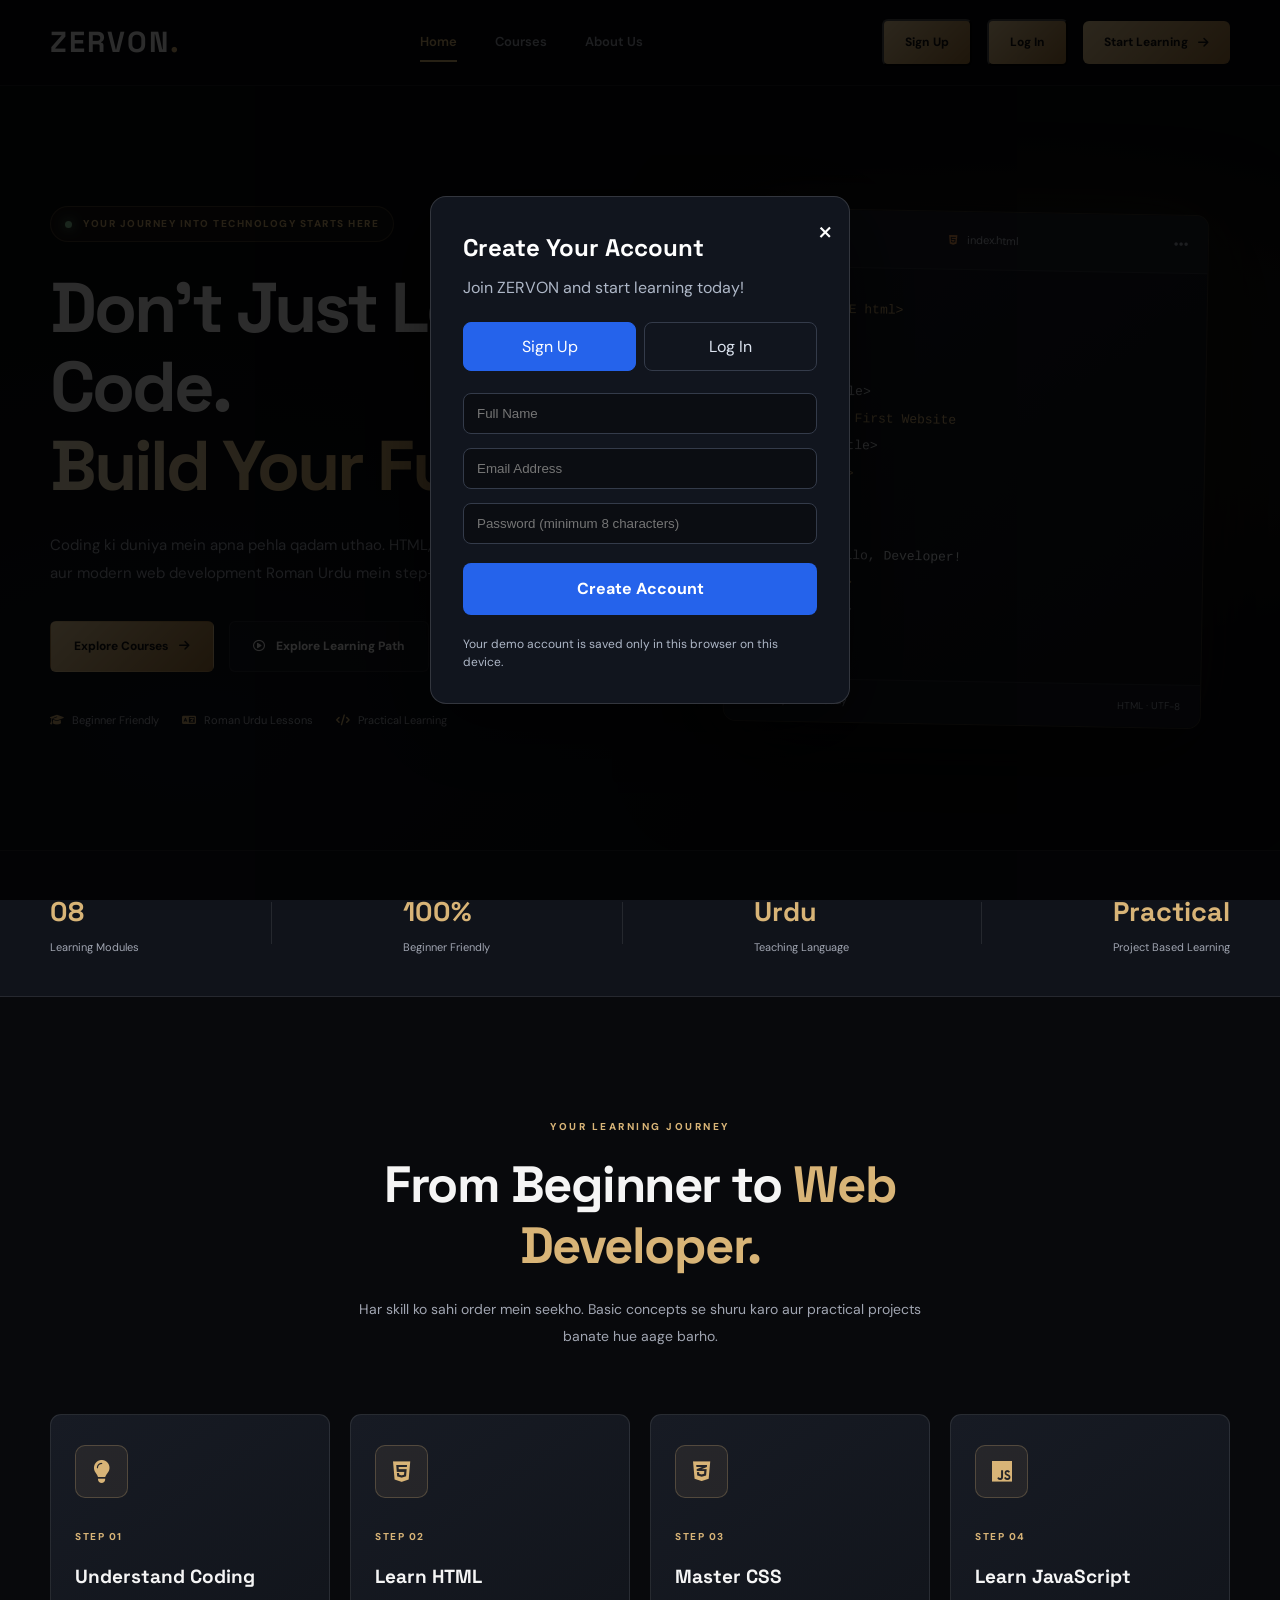
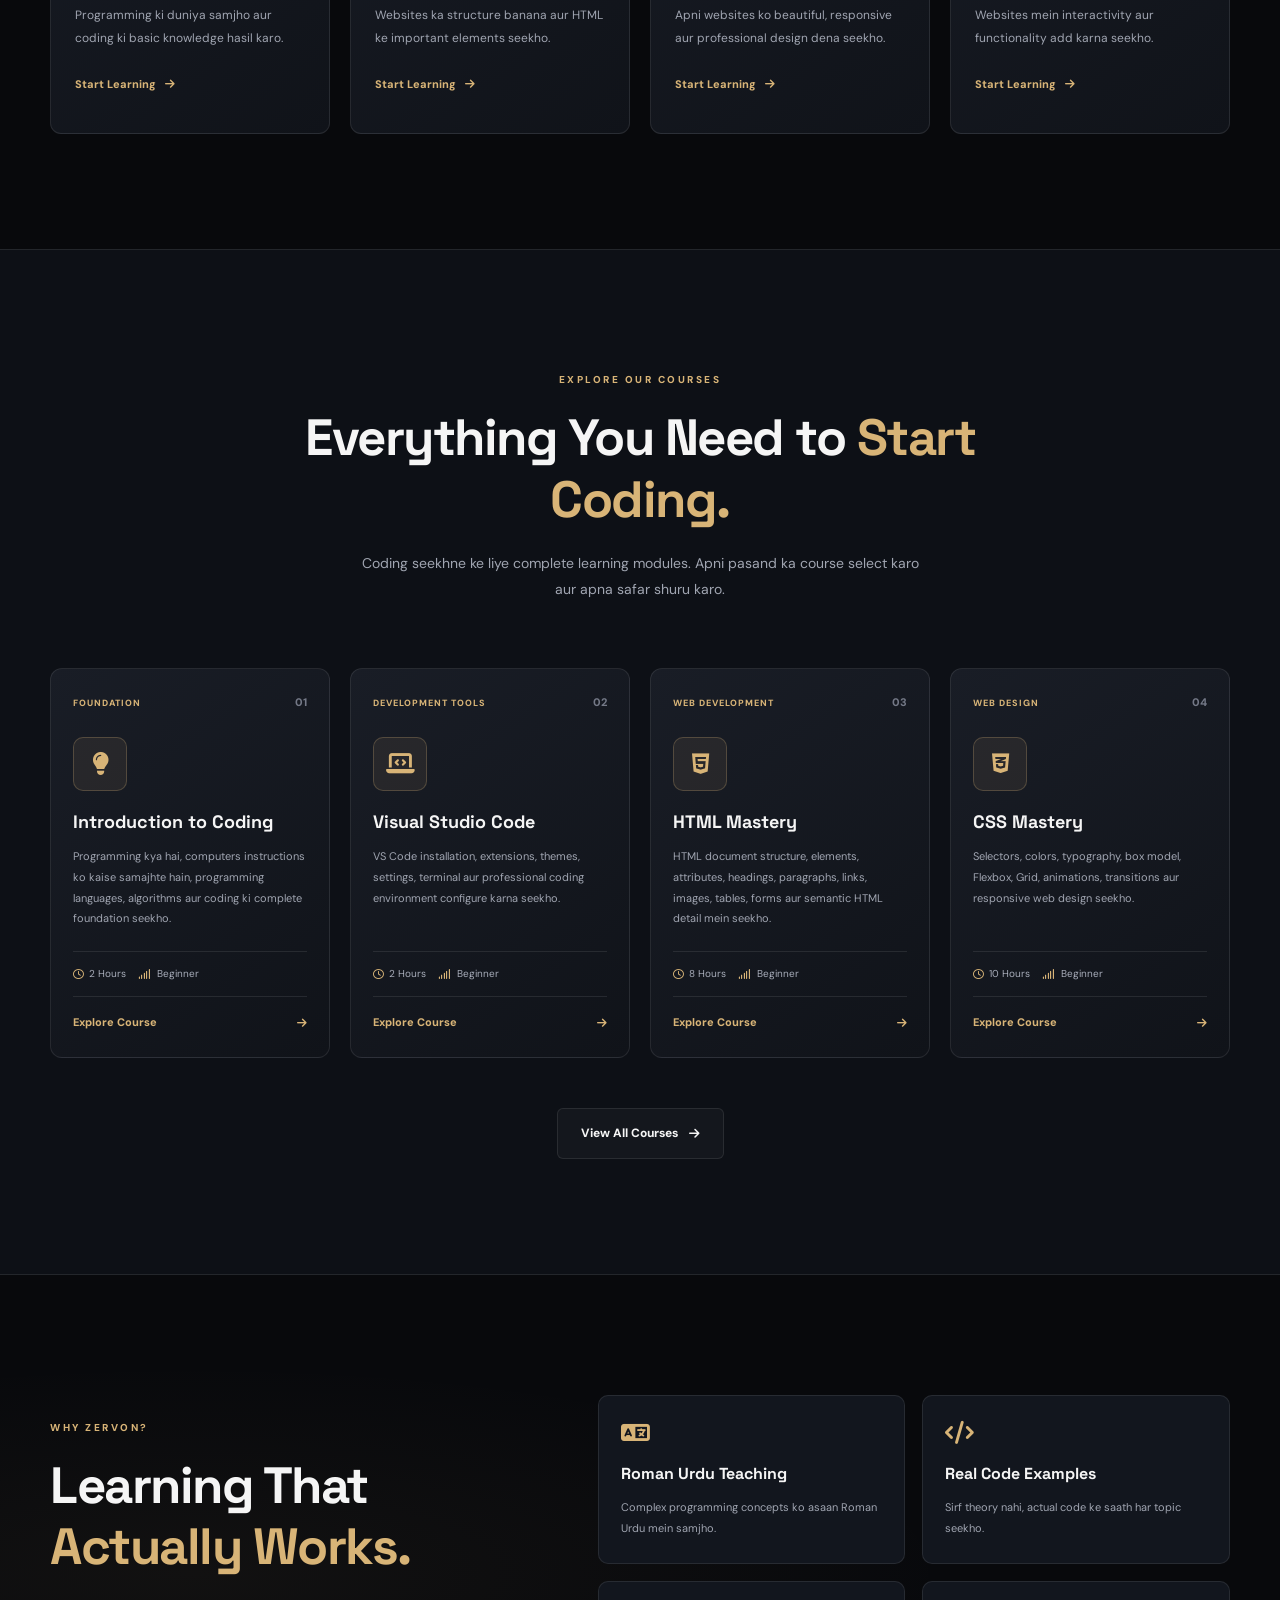
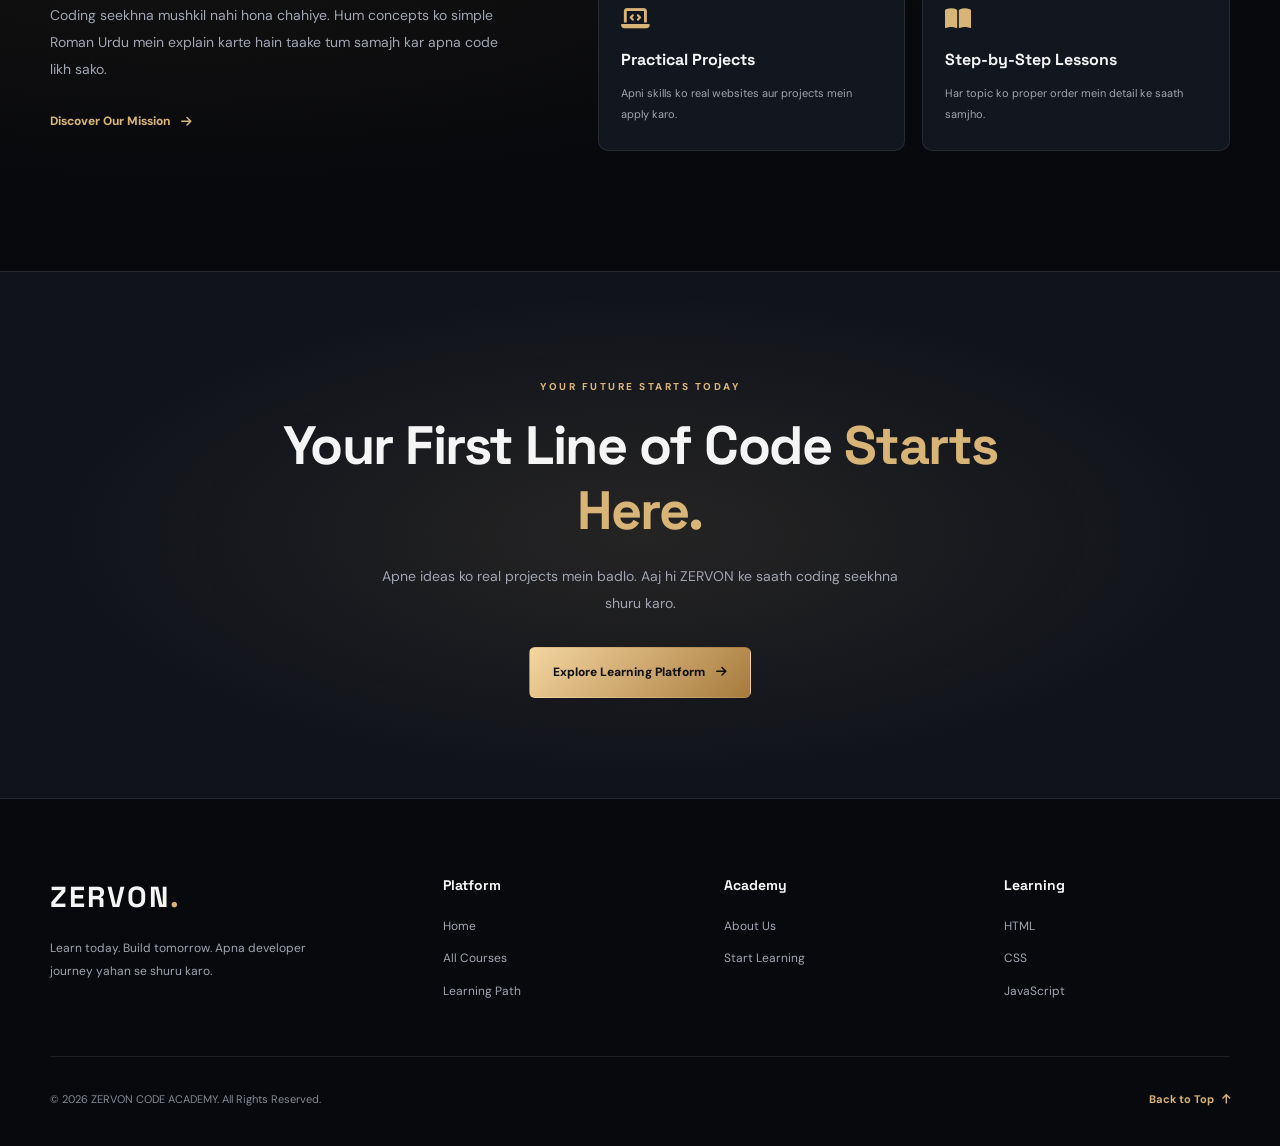
==== commit 5a1e51f8: "Update index.html" ====
--- a/index.html
+++ b/index.html
@@ -12,7 +12,7 @@
     <link href="https://fonts.googleapis.com/css2?family=DM+Sans:wght@400;500;600;700;800&family=Space+Grotesk:wght@400;500;600;700&display=swap" rel="stylesheet">
     <link rel="stylesheet" href="https://cdnjs.cloudflare.com/ajax/libs/font-awesome/6.5.2/css/all.min.css">
     <link rel="stylesheet" href="style.css">
-    <script src="js/app.js" defer></script>
+    <script src="app.js" defer></script>
 </head>
 
 <body id="top">
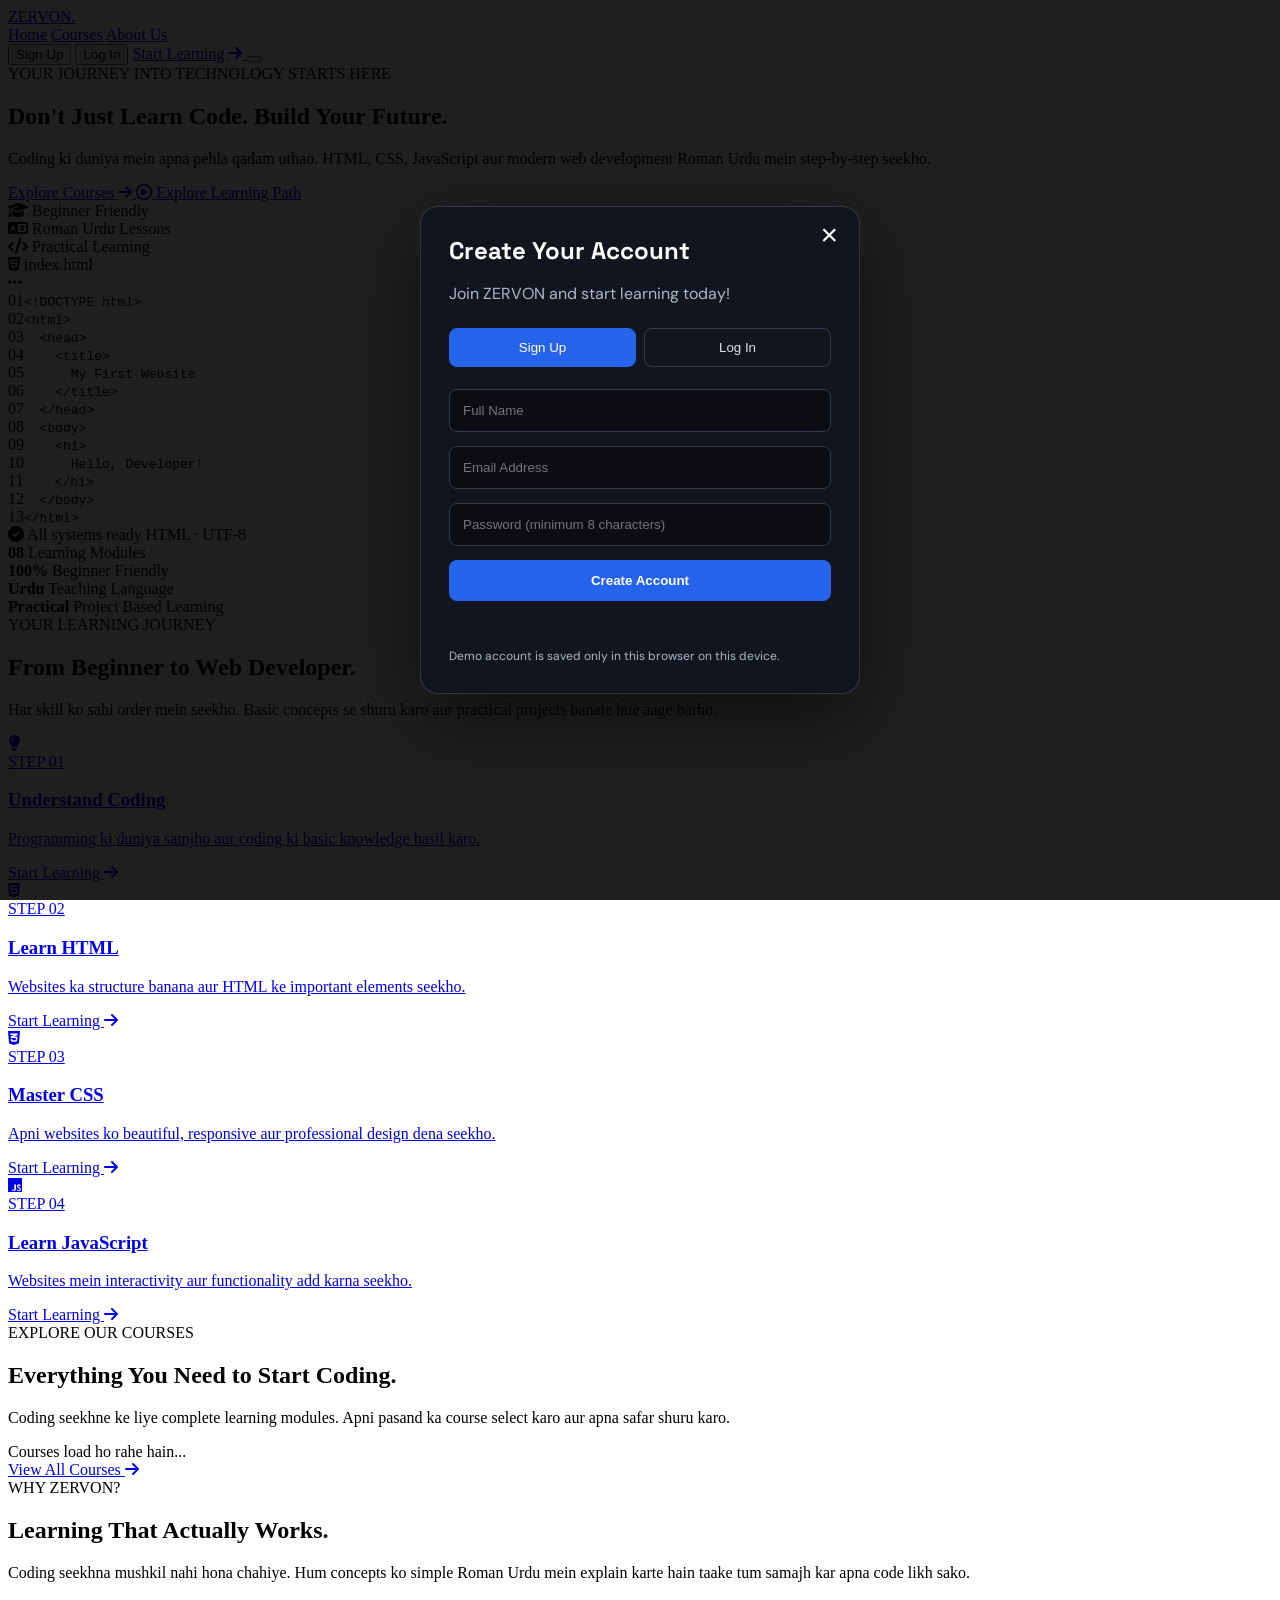
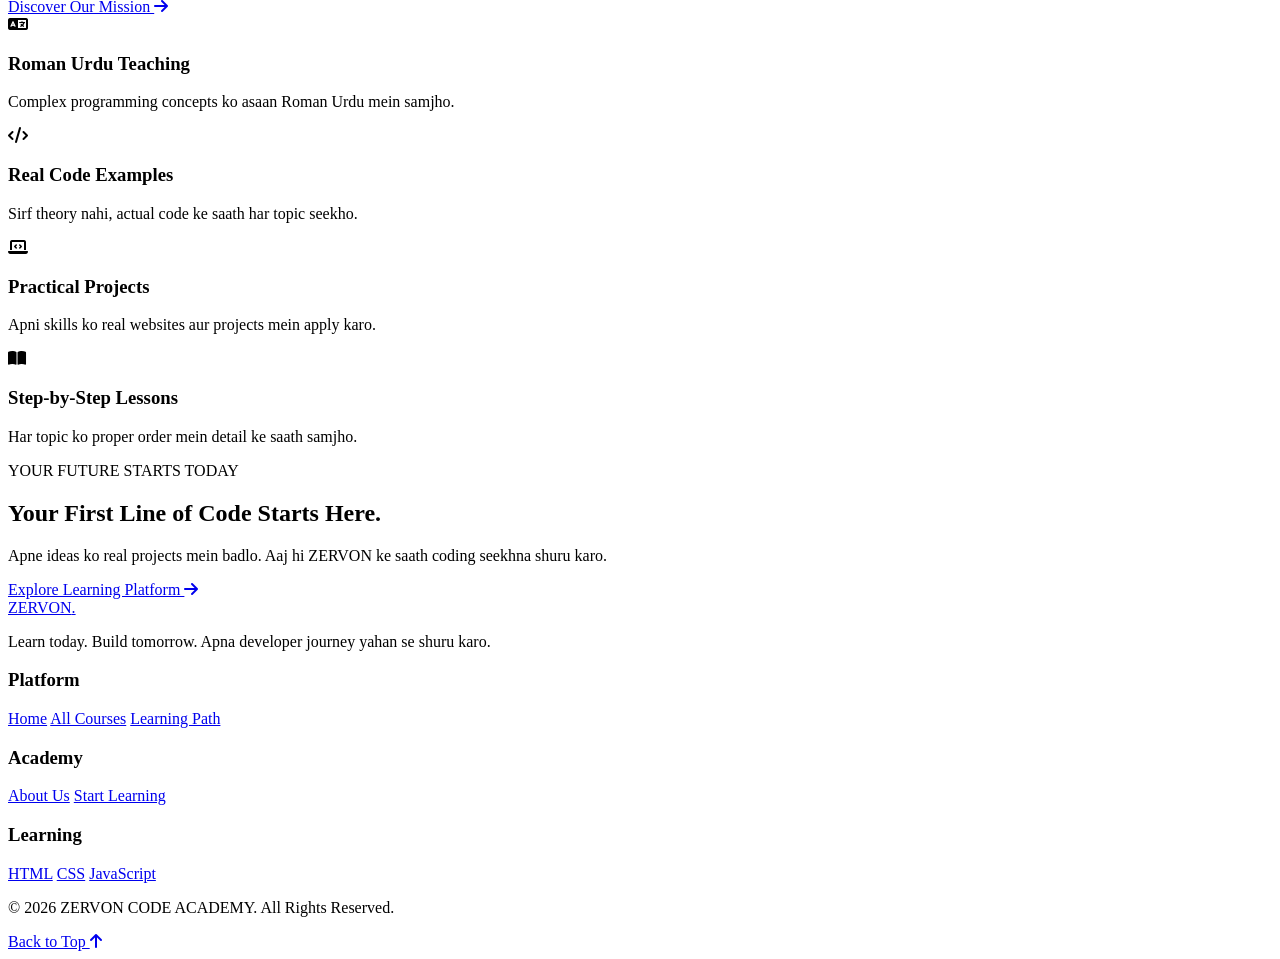
==== commit d19b7755: "Update index.html" ====
--- a/index.html
+++ b/index.html
@@ -1,926 +1,1603 @@
+
 <!DOCTYPE html>
 <html lang="en">
+
 <head>
     <meta charset="UTF-8">
     <meta name="viewport" content="width=device-width, initial-scale=1.0">
     <meta name="theme-color" content="#0b0d12">
     <meta name="description" content="ZERVON Code Academy - Learn coding in Roman Urdu through detailed lessons and practical projects.">
+
     <title>ZERVON - Learn. Build. Become.</title>
 
+    <!-- Google Fonts -->
     <link rel="preconnect" href="https://fonts.googleapis.com">
     <link rel="preconnect" href="https://fonts.gstatic.com" crossorigin>
     <link href="https://fonts.googleapis.com/css2?family=DM+Sans:wght@400;500;600;700;800&family=Space+Grotesk:wght@400;500;600;700&display=swap" rel="stylesheet">
+
+    <!-- Font Awesome -->
     <link rel="stylesheet" href="https://cdnjs.cloudflare.com/ajax/libs/font-awesome/6.5.2/css/all.min.css">
-    <link rel="stylesheet" href="style.css">
-    <script src="app.js" defer></script>
+
+    <!-- Main CSS -->
+    <link rel="stylesheet" href="css/style.css">
+
+    <!-- Main JavaScript -->
+    <script src="js/app.js" defer></script>
 </head>
 
 <body id="top">
 
-<header class="navbar">
-    <div class="nav-container">
-        <a href="index.html" class="logo">ZERVON<span>.</span></a>
-
-        <nav class="nav-links" id="navLinks">
-            <a href="index.html" class="nav-link active">Home</a>
-            <a href="courses.html" class="nav-link">Courses</a>
-            <a href="about.html" class="nav-link">About Us</a>
-        </nav>
-
-        <div class="nav-actions">
-            <button type="button" class="nav-cta" id="signUpBtn">Sign Up</button>
-            <button type="button" class="nav-cta" id="logInBtn">Log In</button>
-            <button type="button" class="nav-cta" id="logoutBtn" style="display:none;">Log Out</button>
-
-            <a href="courses.html" class="nav-cta">
-                Start Learning <i class="fa-solid fa-arrow-right"></i>
-            </a>
-
-            <button class="menu-toggle" id="menuToggle" aria-label="Open navigation menu" aria-expanded="false" aria-controls="navLinks" type="button">
-                <span></span><span></span><span></span>
-            </button>
+    <!-- NAVIGATION -->
+    <header class="navbar">
+        <div class="nav-container">
+
+            <a href="index.html" class="logo">ZERVON<span>.</span></a>
+
+            <nav class="nav-links" id="navLinks">
+                <a href="index.html" class="nav-link active">Home</a>
+                <a href="courses.html" class="nav-link">Courses</a>
+                <a href="about.html" class="nav-link">About Us</a>
+            </nav>
+
+            <div class="nav-actions">
+
+                <button type="button" class="nav-cta" id="signUpBtn">
+                    Sign Up
+                </button>
+
+                <button type="button" class="nav-cta" id="logInBtn">
+                    Log In
+                </button>
+
+                <button type="button" class="nav-cta" id="logoutBtn" style="display:none;">
+                    Log Out
+                </button>
+
+                <a href="courses.html" class="nav-cta">
+                    Start Learning
+                    <i class="fa-solid fa-arrow-right"></i>
+                </a>
+
+                <button
+                    class="menu-toggle"
+                    id="menuToggle"
+                    aria-label="Open navigation menu"
+                    aria-expanded="false"
+                    aria-controls="navLinks"
+                    type="button">
+
+                    <span></span>
+                    <span></span>
+                    <span></span>
+
+                </button>
+
+            </div>
         </div>
-    </div>
-</header>
-
-<main>
-
-    <section class="hero">
-        <div class="hero-container">
-            <div class="hero-content">
-                <div class="hero-label">
-                    <span class="live-dot"></span>
-                    YOUR JOURNEY INTO TECHNOLOGY STARTS HERE
+    </header>
+
+
+    <main>
+
+        <!-- HERO SECTION -->
+        <section class="hero">
+
+            <div class="hero-container">
+
+                <div class="hero-content">
+
+                    <div class="hero-label">
+                        <span class="live-dot"></span>
+                        YOUR JOURNEY INTO TECHNOLOGY STARTS HERE
+                    </div>
+
+                    <h1>
+                        Don't Just Learn Code.
+                        <span>Build Your Future.</span>
+                    </h1>
+
+                    <p class="hero-description">
+                        Coding ki duniya mein apna pehla qadam uthao.
+                        HTML, CSS, JavaScript aur modern web development
+                        Roman Urdu mein step-by-step seekho.
+                    </p>
+
+                    <div class="hero-buttons">
+
+                        <a href="courses.html" class="btn-primary">
+                            Explore Courses
+                            <i class="fa-solid fa-arrow-right"></i>
+                        </a>
+
+                        <a href="#learning-path" class="btn-secondary">
+                            <i class="fa-regular fa-circle-play"></i>
+                            Explore Learning Path
+                        </a>
+
+                    </div>
+
+                    <div class="hero-trust">
+
+                        <div class="trust-item">
+                            <i class="fa-solid fa-graduation-cap"></i>
+                            Beginner Friendly
+                        </div>
+
+                        <div class="trust-item">
+                            <i class="fa-solid fa-language"></i>
+                            Roman Urdu Lessons
+                        </div>
+
+                        <div class="trust-item">
+                            <i class="fa-solid fa-code"></i>
+                            Practical Learning
+                        </div>
+
+                    </div>
+
                 </div>
 
-                <h1>Don't Just Learn Code. <span>Build Your Future.</span></h1>
-
-                <p class="hero-description">
-                    Coding ki duniya mein apna pehla qadam uthao.
-                    HTML, CSS, JavaScript aur modern web development
-                    Roman Urdu mein step-by-step seekho.
-                </p>
-
-                <div class="hero-buttons">
-                    <a href="courses.html" class="btn-primary">
-                        Explore Courses <i class="fa-solid fa-arrow-right"></i>
+
+                <!-- CODE EDITOR -->
+                <div class="hero-visual">
+
+                    <div class="editor-window">
+
+                        <div class="editor-header">
+
+                            <div class="editor-controls">
+                                <span></span>
+                                <span></span>
+                                <span></span>
+                            </div>
+
+                            <div class="editor-filename">
+                                <i class="fa-brands fa-html5"></i>
+                                index.html
+                            </div>
+
+                            <div class="editor-menu">
+                                <i class="fa-solid fa-ellipsis"></i>
+                            </div>
+
+                        </div>
+
+                        <div class="editor-content">
+
+                            <div class="editor-line"><span class="line-number">01</span><code>&lt;!DOCTYPE html&gt;</code></div>
+                            <div class="editor-line"><span class="line-number">02</span><code>&lt;html&gt;</code></div>
+                            <div class="editor-line"><span class="line-number">03</span><code>&nbsp;&nbsp;&lt;head&gt;</code></div>
+                            <div class="editor-line"><span class="line-number">04</span><code>&nbsp;&nbsp;&nbsp;&nbsp;&lt;title&gt;</code></div>
+                            <div class="editor-line"><span class="line-number">05</span><code>&nbsp;&nbsp;&nbsp;&nbsp;&nbsp;&nbsp;My First Website</code></div>
+                            <div class="editor-line"><span class="line-number">06</span><code>&nbsp;&nbsp;&nbsp;&nbsp;&lt;/title&gt;</code></div>
+                            <div class="editor-line"><span class="line-number">07</span><code>&nbsp;&nbsp;&lt;/head&gt;</code></div>
+                            <div class="editor-line"><span class="line-number">08</span><code>&nbsp;&nbsp;&lt;body&gt;</code></div>
+                            <div class="editor-line"><span class="line-number">09</span><code>&nbsp;&nbsp;&nbsp;&nbsp;&lt;h1&gt;</code></div>
+                            <div class="editor-line"><span class="line-number">10</span><code>&nbsp;&nbsp;&nbsp;&nbsp;&nbsp;&nbsp;Hello, Developer!</code></div>
+                            <div class="editor-line"><span class="line-number">11</span><code>&nbsp;&nbsp;&nbsp;&nbsp;&lt;/h1&gt;</code></div>
+                            <div class="editor-line"><span class="line-number">12</span><code>&nbsp;&nbsp;&lt;/body&gt;</code></div>
+                            <div class="editor-line"><span class="line-number">13</span><code>&lt;/html&gt;</code></div>
+
+                        </div>
+
+                        <div class="editor-footer">
+                            <span>
+                                <i class="fa-solid fa-circle-check"></i>
+                                All systems ready
+                            </span>
+                            <span>HTML · UTF-8</span>
+                        </div>
+
+                    </div>
+                </div>
+
+            </div>
+        </section>
+
+
+        <!-- HIGHLIGHTS -->
+        <section class="highlights">
+
+            <div class="highlights-container">
+
+                <div class="highlight-item">
+                    <strong>08</strong>
+                    <span>Learning Modules</span>
+                </div>
+
+                <div class="highlight-divider"></div>
+
+                <div class="highlight-item">
+                    <strong>100%</strong>
+                    <span>Beginner Friendly</span>
+                </div>
+
+                <div class="highlight-divider"></div>
+
+                <div class="highlight-item">
+                    <strong>Urdu</strong>
+                    <span>Teaching Language</span>
+                </div>
+
+                <div class="highlight-divider"></div>
+
+                <div class="highlight-item">
+                    <strong>Practical</strong>
+                    <span>Project Based Learning</span>
+                </div>
+
+            </div>
+        </section>
+
+
+        <!-- LEARNING PATH -->
+        <section class="learning-section" id="learning-path">
+
+            <div class="section-container">
+
+                <div class="section-heading">
+                    <span class="section-label">YOUR LEARNING JOURNEY</span>
+
+                    <h2>
+                        From Beginner to
+                        <span>Web Developer.</span>
+                    </h2>
+
+                    <p>
+                        Har skill ko sahi order mein seekho. Basic concepts
+                        se shuru karo aur practical projects banate hue aage barho.
+                    </p>
+                </div>
+
+
+                <div class="learning-grid">
+
+                    <a href="courses/coding.html" class="learning-card">
+                        <div class="learning-icon">
+                            <i class="fa-solid fa-lightbulb"></i>
+                        </div>
+
+                        <span class="learning-step">STEP 01</span>
+
+                        <h3>Understand Coding</h3>
+
+                        <p>
+                            Programming ki duniya samjho aur coding ki
+                            basic knowledge hasil karo.
+                        </p>
+
+                        <span class="card-link">
+                            Start Learning
+                            <i class="fa-solid fa-arrow-right"></i>
+                        </span>
                     </a>
-                    <a href="#learning-path" class="btn-secondary">
-                        <i class="fa-regular fa-circle-play"></i>
-                        Explore Learning Path
+
+
+                    <a href="courses/html.html" class="learning-card">
+                        <div class="learning-icon">
+                            <i class="fa-brands fa-html5"></i>
+                        </div>
+
+                        <span class="learning-step">STEP 02</span>
+
+                        <h3>Learn HTML</h3>
+
+                        <p>
+                            Websites ka structure banana aur HTML ke
+                            important elements seekho.
+                        </p>
+
+                        <span class="card-link">
+                            Start Learning
+                            <i class="fa-solid fa-arrow-right"></i>
+                        </span>
+                    </a>
+
+
+                    <a href="courses/css.html" class="learning-card">
+                        <div class="learning-icon">
+                            <i class="fa-brands fa-css3-alt"></i>
+                        </div>
+
+                        <span class="learning-step">STEP 03</span>
+
+                        <h3>Master CSS</h3>
+
+                        <p>
+                            Apni websites ko beautiful, responsive aur
+                            professional design dena seekho.
+                        </p>
+
+                        <span class="card-link">
+                            Start Learning
+                            <i class="fa-solid fa-arrow-right"></i>
+                        </span>
+                    </a>
+
+
+                    <a href="courses/javascript.html" class="learning-card">
+                        <div class="learning-icon">
+                            <i class="fa-brands fa-js"></i>
+                        </div>
+
+                        <span class="learning-step">STEP 04</span>
+
+                        <h3>Learn JavaScript</h3>
+
+                        <p>
+                            Websites mein interactivity aur functionality
+                            add karna seekho.
+                        </p>
+
+                        <span class="card-link">
+                            Start Learning
+                            <i class="fa-solid fa-arrow-right"></i>
+                        </span>
+                    </a>
+
+                </div>
+            </div>
+        </section>
+
+
+        <!-- FEATURED COURSES -->
+        <section class="featured-section" id="featured-courses">
+
+            <div class="section-container">
+
+                <div class="section-heading">
+                    <span class="section-label">EXPLORE OUR COURSES</span>
+
+                    <h2>
+                        Everything You Need to
+                        <span>Start Coding.</span>
+                    </h2>
+
+                    <p>
+                        Coding seekhne ke liye complete learning modules.
+                        Apni pasand ka course select karo aur apna safar shuru karo.
+                    </p>
+                </div>
+
+                <div class="featured-grid" id="featuredGrid">
+                    <div class="course-loading">
+                        Courses load ho rahe hain...
+                    </div>
+                </div>
+
+                <div class="all-courses-action">
+                    <a href="courses.html" class="btn-secondary">
+                        View All Courses
+                        <i class="fa-solid fa-arrow-right"></i>
                     </a>
                 </div>
 
-                <div class="hero-trust">
-                    <div class="trust-item"><i class="fa-solid fa-graduation-cap"></i> Beginner Friendly</div>
-                    <div class="trust-item"><i class="fa-solid fa-language"></i> Roman Urdu Lessons</div>
-                    <div class="trust-item"><i class="fa-solid fa-code"></i> Practical Learning</div>
-                </div>
             </div>
-
-            <div class="hero-visual">
-                <div class="editor-window">
-                    <div class="editor-header">
-                        <div class="editor-controls"><span></span><span></span><span></span></div>
-                        <div class="editor-filename"><i class="fa-brands fa-html5"></i> index.html</div>
-                        <div class="editor-menu"><i class="fa-solid fa-ellipsis"></i></div>
+        </section>
+
+
+        <!-- BENEFITS -->
+        <section class="benefits-section">
+
+            <div class="section-container">
+
+                <div class="benefits-layout">
+
+                    <div class="benefits-intro">
+
+                        <span class="section-label">WHY ZERVON?</span>
+
+                        <h2>
+                            Learning That
+                            <span>Actually Works.</span>
+                        </h2>
+
+                        <p>
+                            Coding seekhna mushkil nahi hona chahiye.
+                            Hum concepts ko simple Roman Urdu mein explain
+                            karte hain taake tum samajh kar apna code likh sako.
+                        </p>
+
+                        <a href="about.html" class="text-link">
+                            Discover Our Mission
+                            <i class="fa-solid fa-arrow-right"></i>
+                        </a>
+
                     </div>
 
-                    <div class="editor-content">
-                        <div class="editor-line"><span class="line-number">01</span><code>&lt;!DOCTYPE html&gt;</code></div>
-                        <div class="editor-line"><span class="line-number">02</span><code>&lt;html&gt;</code></div>
-                        <div class="editor-line"><span class="line-number">03</span><code>&nbsp;&nbsp;&lt;head&gt;</code></div>
-                        <div class="editor-line"><span class="line-number">04</span><code>&nbsp;&nbsp;&nbsp;&nbsp;&lt;title&gt;</code></div>
-                        <div class="editor-line"><span class="line-number">05</span><code>&nbsp;&nbsp;&nbsp;&nbsp;&nbsp;&nbsp;My First Website</code></div>
-                        <div class="editor-line"><span class="line-number">06</span><code>&nbsp;&nbsp;&nbsp;&nbsp;&lt;/title&gt;</code></div>
-                        <div class="editor-line"><span class="line-number">07</span><code>&nbsp;&nbsp;&lt;/head&gt;</code></div>
-                        <div class="editor-line"><span class="line-number">08</span><code>&nbsp;&nbsp;&lt;body&gt;</code></div>
-                        <div class="editor-line"><span class="line-number">09</span><code>&nbsp;&nbsp;&nbsp;&nbsp;&lt;h1&gt;</code></div>
-                        <div class="editor-line"><span class="line-number">10</span><code>&nbsp;&nbsp;&nbsp;&nbsp;&nbsp;&nbsp;Hello, Developer!</code></div>
-                        <div class="editor-line"><span class="line-number">11</span><code>&nbsp;&nbsp;&nbsp;&nbsp;&lt;/h1&gt;</code></div>
-                        <div class="editor-line"><span class="line-number">12</span><code>&nbsp;&nbsp;&lt;/body&gt;</code></div>
-                        <div class="editor-line"><span class="line-number">13</span><code>&lt;/html&gt;</code></div>
-                    </div>
-
-                    <div class="editor-footer">
-                        <span><i class="fa-solid fa-circle-check"></i> All systems ready</span>
-                        <span>HTML · UTF-8</span>
+
+                    <div class="benefits-grid">
+
+                        <article class="benefit-card">
+                            <i class="fa-solid fa-language"></i>
+                            <h3>Roman Urdu Teaching</h3>
+                            <p>
+                                Complex programming concepts ko asaan
+                                Roman Urdu mein samjho.
+                            </p>
+                        </article>
+
+                        <article class="benefit-card">
+                            <i class="fa-solid fa-code"></i>
+                            <h3>Real Code Examples</h3>
+                            <p>
+                                Sirf theory nahi, actual code ke saath
+                                har topic seekho.
+                            </p>
+                        </article>
+
+                        <article class="benefit-card">
+                            <i class="fa-solid fa-laptop-code"></i>
+                            <h3>Practical Projects</h3>
+                            <p>
+                                Apni skills ko real websites aur
+                                projects mein apply karo.
+                            </p>
+                        </article>
+
+                        <article class="benefit-card">
+                            <i class="fa-solid fa-book-open"></i>
+                            <h3>Step-by-Step Lessons</h3>
+                            <p>
+                                Har topic ko proper order mein detail
+                                ke saath samjho.
+                            </p>
+                        </article>
+
                     </div>
                 </div>
             </div>
+        </section>
+
+
+        <!-- CALL TO ACTION -->
+        <section class="cta-section">
+
+            <div class="cta-content">
+
+                <span class="section-label">YOUR FUTURE STARTS TODAY</span>
+
+                <h2>
+                    Your First Line of Code
+                    <span>Starts Here.</span>
+                </h2>
+
+                <p>
+                    Apne ideas ko real projects mein badlo.
+                    Aaj hi ZERVON ke saath coding seekhna shuru karo.
+                </p>
+
+                <a href="courses.html" class="btn-primary">
+                    Explore Learning Platform
+                    <i class="fa-solid fa-arrow-right"></i>
+                </a>
+
+            </div>
+        </section>
+
+    </main>
+
+
+    <!-- FOOTER -->
+    <footer class="footer">
+
+        <div class="section-container">
+
+            <div class="footer-main">
+
+                <div class="footer-brand">
+
+                    <a href="index.html" class="logo">
+                        ZERVON<span>.</span>
+                    </a>
+
+                    <p>
+                        Learn today. Build tomorrow.
+                        Apna developer journey yahan se shuru karo.
+                    </p>
+
+                </div>
+
+
+                <div class="footer-column">
+
+                    <h3>Platform</h3>
+
+                    <a href="index.html">Home</a>
+                    <a href="courses.html">All Courses</a>
+                    <a href="#learning-path">Learning Path</a>
+
+                </div>
+
+
+                <div class="footer-column">
+
+                    <h3>Academy</h3>
+
+                    <a href="about.html">About Us</a>
+                    <a href="courses.html">Start Learning</a>
+
+                </div>
+
+
+                <div class="footer-column">
+
+                    <h3>Learning</h3>
+
+                    <a href="courses/html.html">HTML</a>
+                    <a href="courses/css.html">CSS</a>
+                    <a href="courses/javascript.html">JavaScript</a>
+
+                </div>
+
+            </div>
+
+
+            <div class="footer-bottom">
+
+                <p>
+                    © 2026 ZERVON CODE ACADEMY.
+                    All Rights Reserved.
+                </p>
+
+                <a href="#top" class="back-to-top">
+                    Back to Top
+                    <i class="fa-solid fa-arrow-up"></i>
+                </a>
+
+            </div>
+
         </div>
-    </section>
-
-    <section class="highlights">
-        <div class="highlights-container">
-            <div class="highlight-item"><strong>08</strong><span>Learning Modules</span></div>
-            <div class="highlight-divider"></div>
-            <div class="highlight-item"><strong>100%</strong><span>Beginner Friendly</span></div>
-            <div class="highlight-divider"></div>
-            <div class="highlight-item"><strong>Urdu</strong><span>Teaching Language</span></div>
-            <div class="highlight-divider"></div>
-            <div class="highlight-item"><strong>Practical</strong><span>Project Based Learning</span></div>
-        </div>
-    </section>
-
-    <section class="learning-section" id="learning-path">
-        <div class="section-container">
-            <div class="section-heading">
-                <span class="section-label">YOUR LEARNING JOURNEY</span>
-                <h2>From Beginner to <span>Web Developer.</span></h2>
-                <p>Har skill ko sahi order mein seekho. Basic concepts se shuru karo aur practical projects banate hue aage barho.</p>
+    </footer>
+
+
+
+    <!-- SIGNUP / LOGIN MODAL -->
+    <div id="authModal" class="zervon-auth-modal" aria-hidden="true">
+
+        <div
+            class="zervon-auth-box"
+            role="dialog"
+            aria-modal="true"
+            aria-labelledby="authTitle">
+
+            <button
+                type="button"
+                id="closeAuth"
+                class="zervon-auth-close"
+                aria-label="Close">
+                &times;
+            </button>
+
+            <h2 id="authTitle">Create Your Account</h2>
+
+            <p id="authDescription">
+                Join ZERVON and start learning today!
+            </p>
+
+
+            <div class="zervon-auth-tabs">
+
+                <button type="button" id="signupTab" class="active">
+                    Sign Up
+                </button>
+
+                <button type="button" id="loginTab">
+                    Log In
+                </button>
+
             </div>
 
-            <div class="learning-grid">
-                <a href="courses/coding.html" class="learning-card">
-                    <div class="learning-icon"><i class="fa-solid fa-lightbulb"></i></div>
-                    <span class="learning-step">STEP 01</span>
-                    <h3>Understand Coding</h3>
-                    <p>Programming ki duniya samjho aur coding ki basic knowledge hasil karo.</p>
-                    <span class="card-link">Start Learning <i class="fa-solid fa-arrow-right"></i></span>
-                </a>
-
-                <a href="courses/html.html" class="learning-card">
-                    <div class="learning-icon"><i class="fa-brands fa-html5"></i></div>
-                    <span class="learning-step">STEP 02</span>
-                    <h3>Learn HTML</h3>
-                    <p>Websites ka structure banana aur HTML ke important elements seekho.</p>
-                    <span class="card-link">Start Learning <i class="fa-solid fa-arrow-right"></i></span>
-                </a>
-
-                <a href="courses/css.html" class="learning-card">
-                    <div class="learning-icon"><i class="fa-brands fa-css3-alt"></i></div>
-                    <span class="learning-step">STEP 03</span>
-                    <h3>Master CSS</h3>
-                    <p>Apni websites ko beautiful, responsive aur professional design dena seekho.</p>
-                    <span class="card-link">Start Learning <i class="fa-solid fa-arrow-right"></i></span>
-                </a>
-
-                <a href="courses/javascript.html" class="learning-card">
-                    <div class="learning-icon"><i class="fa-brands fa-js"></i></div>
-                    <span class="learning-step">STEP 04</span>
-                    <h3>Learn JavaScript</h3>
-                    <p>Websites mein interactivity aur functionality add karna seekho.</p>
-                    <span class="card-link">Start Learning <i class="fa-solid fa-arrow-right"></i></span>
-                </a>
-            </div>
-        </div>
-    </section>
-
-    <section class="featured-section" id="featured-courses">
-        <div class="section-container">
-            <div class="section-heading">
-                <span class="section-label">EXPLORE OUR COURSES</span>
-                <h2>Everything You Need to <span>Start Coding.</span></h2>
-                <p>Coding seekhne ke liye complete learning modules. Apni pasand ka course select karo aur apna safar shuru karo.</p>
-            </div>
-
-            <div class="featured-grid" id="featuredGrid">
-                <div class="course-loading">Courses load ho rahe hain...</div>
-            </div>
-
-            <div class="all-courses-action">
-                <a href="courses.html" class="btn-secondary">View All Courses <i class="fa-solid fa-arrow-right"></i></a>
-            </div>
-        </div>
-    </section>
-
-    <section class="benefits-section">
-        <div class="section-container">
-            <div class="benefits-layout">
-                <div class="benefits-intro">
-                    <span class="section-label">WHY ZERVON?</span>
-                    <h2>Learning That <span>Actually Works.</span></h2>
-                    <p>Coding seekhna mushkil nahi hona chahiye. Hum concepts ko simple Roman Urdu mein explain karte hain taake tum samajh kar apna code likh sako.</p>
-                    <a href="about.html" class="text-link">Discover Our Mission <i class="fa-solid fa-arrow-right"></i></a>
-                </div>
-
-                <div class="benefits-grid">
-                    <article class="benefit-card">
-                        <i class="fa-solid fa-language"></i>
-                        <h3>Roman Urdu Teaching</h3>
-                        <p>Complex programming concepts ko asaan Roman Urdu mein samjho.</p>
-                    </article>
-
-                    <article class="benefit-card">
-                        <i class="fa-solid fa-code"></i>
-                        <h3>Real Code Examples</h3>
-                        <p>Sirf theory nahi, actual code ke saath har topic seekho.</p>
-                    </article>
-
-                    <article class="benefit-card">
-                        <i class="fa-solid fa-laptop-code"></i>
-                        <h3>Practical Projects</h3>
-                        <p>Apni skills ko real websites aur projects mein apply karo.</p>
-                    </article>
-
-                    <article class="benefit-card">
-                        <i class="fa-solid fa-book-open"></i>
-                        <h3>Step-by-Step Lessons</h3>
-                        <p>Har topic ko proper order mein detail ke saath samjho.</p>
-                    </article>
-                </div>
-            </div>
-        </div>
-    </section>
-
-    <section class="cta-section">
-        <div class="cta-content">
-            <span class="section-label">YOUR FUTURE STARTS TODAY</span>
-            <h2>Your First Line of Code <span>Starts Here.</span></h2>
-            <p>Apne ideas ko real projects mein badlo. Aaj hi ZERVON ke saath coding seekhna shuru karo.</p>
-            <a href="courses.html" class="btn-primary">Explore Learning Platform <i class="fa-solid fa-arrow-right"></i></a>
-        </div>
-    </section>
-
-</main>
-
-<footer class="footer">
-    <div class="section-container">
-        <div class="footer-main">
-            <div class="footer-brand">
-                <a href="index.html" class="logo">ZERVON<span>.</span></a>
-                <p>Learn today. Build tomorrow. Apna developer journey yahan se shuru karo.</p>
-            </div>
-
-            <div class="footer-column">
-                <h3>Platform</h3>
-                <a href="index.html">Home</a>
-                <a href="courses.html">All Courses</a>
-                <a href="#learning-path">Learning Path</a>
-            </div>
-
-            <div class="footer-column">
-                <h3>Academy</h3>
-                <a href="about.html">About Us</a>
-                <a href="courses.html">Start Learning</a>
-            </div>
-
-            <div class="footer-column">
-                <h3>Learning</h3>
-                <a href="courses/html.html">HTML</a>
-                <a href="courses/css.html">CSS</a>
-                <a href="courses/javascript.html">JavaScript</a>
-            </div>
-        </div>
-
-        <div class="footer-bottom">
-            <p>© 2026 ZERVON CODE ACADEMY. All Rights Reserved.</p>
-            <a href="#top" class="back-to-top">Back to Top <i class="fa-solid fa-arrow-up"></i></a>
+
+            <form id="authForm">
+
+                <input
+                    type="text"
+                    id="authName"
+                    placeholder="Full Name"
+                    autocomplete="name"
+                    required>
+
+                <input
+                    type="email"
+                    id="authEmail"
+                    placeholder="Email Address"
+                    autocomplete="email"
+                    required>
+
+                <input
+                    type="password"
+                    id="authPassword"
+                    placeholder="Password (minimum 8 characters)"
+                    autocomplete="new-password"
+                    minlength="8"
+                    required>
+
+                <button type="submit" id="authSubmit">
+                    Create Account
+                </button>
+
+            </form>
+
+            <p id="authMessage" class="zervon-auth-message" role="status"></p>
+
+            <p class="zervon-auth-note">
+                Demo account is saved only in this browser on this device.
+            </p>
+
         </div>
     </div>
-</footer>
-
-<!-- SIGN UP / LOG IN MODAL -->
-<div id="authModal" class="zervon-auth-modal" aria-hidden="true">
-    <div class="zervon-auth-box" role="dialog" aria-modal="true" aria-labelledby="authTitle">
-        <button type="button" id="closeAuth" class="zervon-auth-close" aria-label="Close">&times;</button>
-
-        <h2 id="authTitle">Create Your Account</h2>
-        <p id="authDescription">Join ZERVON and start learning today!</p>
-
-        <div class="zervon-auth-tabs">
-            <button type="button" id="signupTab" class="active">Sign Up</button>
-            <button type="button" id="loginTab">Log In</button>
+
+
+
+    <!-- PAYMENT MODAL -->
+    <div id="paymentModal" class="zervon-payment-modal" aria-hidden="true">
+
+        <div
+            class="zervon-payment-box"
+            role="dialog"
+            aria-modal="true"
+            aria-labelledby="paymentTitle">
+
+            <h2 id="paymentTitle">Complete Your Payment</h2>
+
+            <p class="zervon-payment-intro">
+                Pay the registration fee to continue learning at ZERVON.
+            </p>
+
+            <div class="zervon-payment-price">
+                Rs. 700
+            </div>
+
+
+            <div class="zervon-payment-timer-wrap">
+
+                <span>Payment session expires in</span>
+
+                <strong id="paymentTimer">03:00</strong>
+
+            </div>
+
+
+            <div class="zervon-qr-placeholder" id="qrPlaceholder">
+
+                <img
+                    src="qr.code.png"
+                    alt="ZERVON payment QR code"
+                    class="zervon-qr-image">
+
+                <strong>Official Payment QR Code</strong>
+
+            </div>
+
+
+            <p class="zervon-pay-instruction">
+                Scan the QR code and pay
+                <strong>Rs. 700</strong> to continue.
+            </p>
+
+
+            <form id="tidForm">
+
+                <label for="tidInput">
+                    Transaction ID (TID)
+                </label>
+
+                <input
+                    id="tidInput"
+                    type="text"
+                    placeholder="Enter your Transaction ID"
+                    required
+                    maxlength="100"
+                    autocomplete="off">
+
+                <button type="submit" id="tidSubmit">
+                    Submit TID
+                </button>
+
+            </form>
+
+
+            <button
+                type="button"
+                id="restartPayment"
+                class="zervon-restart-payment">
+                Restart Payment Timer
+            </button>
+
+
+            <p
+                id="paymentMessage"
+                class="zervon-payment-message"
+                role="status">
+            </p>
+
+            <p class="zervon-payment-note">
+                Demo payment flow: submitted TID is not automatically
+                verified by a bank or payment provider.
+            </p>
+
         </div>
-
-        <form id="authForm">
-            <input type="text" id="authName" placeholder="Full Name" autocomplete="name" required>
-            <input type="email" id="authEmail" placeholder="Email Address" autocomplete="email" required>
-            <input type="password" id="authPassword" placeholder="Password (minimum 8 characters)" autocomplete="new-password" minlength="8" required>
-            <button type="submit" id="authSubmit">Create Account</button>
-        </form>
-
-        <p id="authMessage" class="zervon-auth-message" role="status"></p>
-        <p class="zervon-auth-note">Your demo account is saved only in this browser on this device.</p>
     </div>
-</div>
-
-<!-- PAYMENT MODAL -->
-<div id="paymentModal" class="zervon-payment-modal" aria-hidden="true">
-    <div class="zervon-payment-box" role="dialog" aria-modal="true" aria-labelledby="paymentTitle">
-        <h2 id="paymentTitle">Complete Your Payment</h2>
-        <p class="zervon-payment-intro">Pay the registration fee to continue learning at ZERVON.</p>
-
-        <div class="zervon-payment-price">Rs. 700</div>
-
-        <div class="zervon-payment-timer-wrap">
-            <span>Payment session expires in</span>
-            <strong id="paymentTimer">03:00</strong>
-        </div>
-
-        <div class="zervon-qr-placeholder" id="qrPlaceholder">
-            <img src="qr.code.png.jpeg" alt="ZERVON payment QR code" class="zervon-qr-image">
-            <strong>Official Payment QR Code</strong>
-        </div>
-
-        <p class="zervon-pay-instruction">Scan the QR code and pay <strong>Rs. 700</strong> to continue.</p>
-
-        <form id="tidForm">
-            <label for="tidInput">Transaction ID (TID)</label>
-            <input id="tidInput" type="text" placeholder="Enter your Transaction ID" required maxlength="100" autocomplete="off">
-            <button type="submit" id="tidSubmit">Submit TID</button>
-        </form>
-
-        <p id="paymentMessage" class="zervon-payment-message" role="status"></p>
-        <p class="zervon-payment-note">Please submit the TID after completing your payment. Payment verification must be done by the site owner.</p>
-    </div>
-</div>
-
-<style>
-.zervon-auth-modal {
-    display:none;
-    position:fixed;
-    inset:0;
-    z-index:99999;
-    background:rgba(0,0,0,.82);
-    align-items:center;
-    justify-content:center;
-    padding:20px;
-}
-.zervon-auth-modal.show {display:flex;}
-.zervon-auth-box {
-    position:relative;
-    width:100%;
-    max-width:420px;
-    max-height:90vh;
-    overflow-y:auto;
-    box-sizing:border-box;
-    padding:32px;
-    border:1px solid rgba(255,255,255,.14);
-    border-radius:16px;
-    background:#11151e;
-    color:#fff;
-    box-shadow:0 24px 80px rgba(0,0,0,.5);
-    font-family:"DM Sans",sans-serif;
-}
-.zervon-auth-box h2 {
-    margin:0 35px 8px 0;
-    font-family:"Space Grotesk",sans-serif;
-}
-.zervon-auth-box p {color:#aeb7c7;line-height:1.5;}
-.zervon-auth-close {
-    position:absolute;
-    top:10px;
-    right:15px;
-    border:0;
-    background:none;
-    color:#fff;
-    font-size:30px;
-    cursor:pointer;
-}
-.zervon-auth-tabs {display:flex;gap:8px;margin:22px 0;}
-.zervon-auth-tabs button {
-    flex:1;
-    padding:11px;
-    border:1px solid #343b4a;
-    border-radius:8px;
-    background:transparent;
-    color:#dce3ef;
-    cursor:pointer;
-}
-.zervon-auth-tabs button.active {
-    border-color:#2563eb;
-    background:#2563eb;
-    color:#fff;
-}
-#authForm input {
-    display:block;
-    box-sizing:border-box;
-    width:100%;
-    margin-bottom:14px;
-    padding:12px 13px;
-    border:1px solid #343b4a;
-    border-radius:8px;
-    outline:none;
-    background:#0b0d12;
-    color:#fff;
-}
-#authForm input:focus {border-color:#60a5fa;}
-#authSubmit {
-    width:100%;
-    margin-top:5px;
-    padding:13px;
-    border:0;
-    border-radius:8px;
-    background:#2563eb;
-    color:#fff;
-    font-weight:700;
-    cursor:pointer;
-}
-#authSubmit:disabled {opacity:.65;cursor:wait;}
-.zervon-auth-message {min-height:20px;margin-bottom:0;font-size:14px;}
-.zervon-auth-note {margin-bottom:0;font-size:12px;}
-@media(max-width:480px) {
-    .zervon-auth-box {padding:25px 20px;}
-}
-
-.zervon-payment-modal {
-    display:none;
-    position:fixed;
-    inset:0;
-    z-index:100000;
-    overflow-y:auto;
-    background:rgba(0,0,0,.88);
-    align-items:center;
-    justify-content:center;
-    padding:20px;
-    box-sizing:border-box;
-}
-.zervon-payment-modal.show {display:flex;}
-.zervon-payment-box {
-    width:100%;
-    max-width:440px;
-    max-height:94vh;
-    overflow-y:auto;
-    box-sizing:border-box;
-    padding:28px;
-    border-radius:18px;
-    border:1px solid rgba(255,255,255,.14);
-    background:#11151e;
-    color:#fff;
-    text-align:center;
-    font-family:"DM Sans",sans-serif;
-    box-shadow:0 24px 80px rgba(0,0,0,.55);
-}
-.zervon-payment-box h2 {
-    margin:0 0 8px;
-    font-family:"Space Grotesk",sans-serif;
-}
-.zervon-payment-intro,.zervon-payment-note {
-    color:#aeb7c7;
-    line-height:1.5;
-}
-.zervon-payment-price {
-    margin:16px 0;
-    color:#60a5fa;
-    font-size:32px;
-    font-weight:800;
-}
-.zervon-payment-timer-wrap {
-    display:flex;
-    justify-content:space-between;
-    align-items:center;
-    padding:12px 14px;
-    border-radius:10px;
-    background:#202938;
-}
-#paymentTimer {
-    color:#fbbf24;
-    font-size:24px;
-    font-variant-numeric:tabular-nums;
-}
-.zervon-qr-placeholder {
-    min-height:165px;
-    margin:18px auto 10px;
-    padding:18px;
-    box-sizing:border-box;
-    display:flex;
-    flex-direction:column;
-    justify-content:center;
-    align-items:center;
-    gap:8px;
-    border:2px dashed #64748b;
-    border-radius:12px;
-    background:#0b0d12;
-    color:#dce3ef;
-}
-.zervon-qr-image {
-    display:block;
-    width:min(100%,260px);
-    height:auto;
-    max-height:260px;
-    object-fit:contain;
-    border-radius:8px;
-    background:#fff;
-}
-.zervon-pay-instruction {color:#fff;}
-#tidForm {text-align:left;margin-top:18px;}
-#tidForm label {
-    display:block;
-    margin-bottom:8px;
-    color:#dce3ef;
-    font-weight:600;
-}
-#tidInput {
-    width:100%;
-    box-sizing:border-box;
-    padding:13px;
-    border:1px solid #343b4a;
-    border-radius:8px;
-    background:#0b0d12;
-    color:#fff;
-    margin-bottom:12px;
-}
-#tidSubmit {
-    width:100%;
-    padding:13px;
-    border:0;
-    border-radius:8px;
-    background:#2563eb;
-    color:white;
-    font-weight:700;
-    cursor:pointer;
-}
-#tidSubmit:disabled {opacity:.55;cursor:not-allowed;}
-.zervon-payment-message {min-height:20px;color:#fbbf24;}
-.zervon-payment-note {font-size:11px;margin-bottom:0;}
-@media(max-width:480px) {
-    .zervon-payment-box {padding:22px 18px;}
-}
-</style>
-
-<script>
-(function () {
-    const modal = document.getElementById("authModal");
-    const signupBtn = document.getElementById("signUpBtn");
-    const loginBtn = document.getElementById("logInBtn");
-    const logoutBtn = document.getElementById("logoutBtn");
-    const closeBtn = document.getElementById("closeAuth");
-    const signupTab = document.getElementById("signupTab");
-    const loginTab = document.getElementById("loginTab");
-    const form = document.getElementById("authForm");
-    const nameInput = document.getElementById("authName");
-    const emailInput = document.getElementById("authEmail");
-    const passwordInput = document.getElementById("authPassword");
-    const title = document.getElementById("authTitle");
-    const description = document.getElementById("authDescription");
-    const submitBtn = document.getElementById("authSubmit");
-    const message = document.getElementById("authMessage");
-    const paymentModal = document.getElementById("paymentModal");
-    const paymentTimer = document.getElementById("paymentTimer");
-    const paymentMessage = document.getElementById("paymentMessage");
-    const tidForm = document.getElementById("tidForm");
-    const tidInput = document.getElementById("tidInput");
-    const tidSubmit = document.getElementById("tidSubmit");
-
-    let paymentInterval = null;
-    let paymentSeconds = 180;
-
-    const ACCOUNTS_KEY = "zervon_accounts";
-    const SESSION_KEY = "zervon_logged_in";
-
-    let mode = "signup";
-
-    function getAccounts() {
-        try {
-            return JSON.parse(localStorage.getItem(ACCOUNTS_KEY) || "{}");
-        } catch (error) {
-            return {};
-        }
-    }
-
-    async function hashPassword(password, salt) {
-        if (!window.crypto || !window.crypto.subtle) {
-            throw new Error("Secure password hashing needs HTTPS or localhost. Open this site through GitHub Pages or localhost.");
-        }
-
-        const encoder = new TextEncoder();
-
-        const key = await crypto.subtle.importKey(
-            "raw",
-            encoder.encode(password),
-            "PBKDF2",
-            false,
-            ["deriveBits"]
-        );
-
-        const result = await crypto.subtle.deriveBits(
-            {
-                name:"PBKDF2",
-                salt:encoder.encode(salt),
-                iterations:100000,
-                hash:"SHA-256"
-            },
-            key,
-            256
-        );
-
-        return Array.from(new Uint8Array(result))
-            .map(function (byte) {
-                return byte.toString(16).padStart(2,"0");
-            })
-            .join("");
-    }
-
-    function isLoggedIn() {
-        const email = localStorage.getItem(SESSION_KEY);
-        return Boolean(email && getAccounts()[email]);
-    }
-
-    function isPaymentSubmitted() {
-        const email = localStorage.getItem(SESSION_KEY);
-        return Boolean(
-            email &&
-            localStorage.getItem("zervon_tid_submitted_" + email)
-        );
-    }
-
-    function openPaymentModal() {
-        paymentSeconds = 180;
-        paymentMessage.textContent = "";
-        tidInput.value = "";
-        paymentTimer.textContent = "03:00";
-
-        paymentModal.classList.add("show");
-        paymentModal.setAttribute("aria-hidden","false");
-
-        if (paymentInterval) {
-            clearInterval(paymentInterval);
-        }
-
-        paymentInterval = setInterval(function () {
-            paymentSeconds--;
-
-            const minutes = String(
-                Math.floor(Math.max(paymentSeconds,0) / 60)
-            ).padStart(2,"0");
-
-            const seconds = String(
-                Math.max(paymentSeconds,0) % 60
-            ).padStart(2,"0");
-
-            paymentTimer.textContent = minutes + ":" + seconds;
-
-            if (paymentSeconds <= 0) {
+
+
+
+    <!-- MODAL STYLES -->
+    <style>
+
+        .zervon-auth-modal,
+        .zervon-payment-modal {
+            display: none;
+            position: fixed;
+            inset: 0;
+            align-items: center;
+            justify-content: center;
+            padding: 20px;
+            box-sizing: border-box;
+            background: rgba(0,0,0,.88);
+        }
+
+        .zervon-auth-modal {
+            z-index: 99999;
+        }
+
+        .zervon-payment-modal {
+            z-index: 100000;
+            overflow-y: auto;
+        }
+
+        .zervon-auth-modal.show,
+        .zervon-payment-modal.show {
+            display: flex;
+        }
+
+        .zervon-auth-box,
+        .zervon-payment-box {
+            width: 100%;
+            max-width: 440px;
+            max-height: 94vh;
+            overflow-y: auto;
+            box-sizing: border-box;
+            padding: 28px;
+            border: 1px solid rgba(255,255,255,.14);
+            border-radius: 18px;
+            background: #11151e;
+            color: #fff;
+            font-family: "DM Sans", sans-serif;
+            box-shadow: 0 24px 80px rgba(0,0,0,.55);
+        }
+
+        .zervon-auth-box {
+            position: relative;
+        }
+
+        .zervon-auth-box h2,
+        .zervon-payment-box h2 {
+            margin: 0 0 8px;
+            font-family: "Space Grotesk", sans-serif;
+        }
+
+        .zervon-auth-box p,
+        .zervon-payment-intro,
+        .zervon-payment-note {
+            color: #aeb7c7;
+            line-height: 1.5;
+        }
+
+        .zervon-auth-close {
+            position: absolute;
+            top: 10px;
+            right: 15px;
+            border: 0;
+            background: none;
+            color: #fff;
+            font-size: 30px;
+            cursor: pointer;
+        }
+
+        .zervon-auth-tabs {
+            display: flex;
+            gap: 8px;
+            margin: 22px 0;
+        }
+
+        .zervon-auth-tabs button {
+            flex: 1;
+            padding: 11px;
+            border: 1px solid #343b4a;
+            border-radius: 8px;
+            background: transparent;
+            color: #dce3ef;
+            cursor: pointer;
+        }
+
+        .zervon-auth-tabs button.active {
+            border-color: #2563eb;
+            background: #2563eb;
+            color: #fff;
+        }
+
+        #authForm input,
+        #tidInput {
+            display: block;
+            width: 100%;
+            box-sizing: border-box;
+            margin-bottom: 14px;
+            padding: 13px;
+            border: 1px solid #343b4a;
+            border-radius: 8px;
+            outline: none;
+            background: #0b0d12;
+            color: #fff;
+        }
+
+        #authForm input:focus,
+        #tidInput:focus {
+            border-color: #60a5fa;
+        }
+
+        #authSubmit,
+        #tidSubmit {
+            width: 100%;
+            padding: 13px;
+            border: 0;
+            border-radius: 8px;
+            background: #2563eb;
+            color: #fff;
+            font-weight: 700;
+            cursor: pointer;
+        }
+
+        #authSubmit:disabled,
+        #tidSubmit:disabled {
+            opacity: .55;
+            cursor: not-allowed;
+        }
+
+        .zervon-auth-message {
+            min-height: 20px;
+            margin-bottom: 0;
+            font-size: 14px;
+        }
+
+        .zervon-auth-note {
+            margin-bottom: 0;
+            font-size: 12px;
+        }
+
+        .zervon-payment-box {
+            text-align: center;
+        }
+
+        .zervon-payment-price {
+            margin: 16px 0;
+            color: #60a5fa;
+            font-size: 32px;
+            font-weight: 800;
+        }
+
+        .zervon-payment-timer-wrap {
+            display: flex;
+            justify-content: space-between;
+            align-items: center;
+            padding: 12px 14px;
+            border-radius: 10px;
+            background: #202938;
+        }
+
+        #paymentTimer {
+            color: #fbbf24;
+            font-size: 24px;
+            font-variant-numeric: tabular-nums;
+        }
+
+        .zervon-qr-placeholder {
+            min-height: 165px;
+            margin: 18px auto 10px;
+            padding: 18px;
+            box-sizing: border-box;
+            display: flex;
+            flex-direction: column;
+            justify-content: center;
+            align-items: center;
+            gap: 8px;
+            border: 2px dashed #64748b;
+            border-radius: 12px;
+            background: #0b0d12;
+            color: #dce3ef;
+        }
+
+        .zervon-qr-image {
+            display: block;
+            width: min(100%, 260px);
+            height: auto;
+            max-height: 260px;
+            object-fit: contain;
+            border-radius: 8px;
+            background: #fff;
+        }
+
+        .zervon-pay-instruction {
+            color: #fff;
+        }
+
+        #tidForm {
+            margin-top: 18px;
+            text-align: left;
+        }
+
+        #tidForm label {
+            display: block;
+            margin-bottom: 8px;
+            color: #dce3ef;
+            font-weight: 600;
+        }
+
+        #tidInput {
+            margin-bottom: 12px;
+        }
+
+        .zervon-restart-payment {
+            width: 100%;
+            margin-top: 10px;
+            padding: 11px;
+            border: 1px solid #475569;
+            border-radius: 8px;
+            background: transparent;
+            color: #dce3ef;
+            cursor: pointer;
+        }
+
+        .zervon-restart-payment:hover {
+            border-color: #60a5fa;
+            color: #60a5fa;
+        }
+
+        .zervon-payment-message {
+            min-height: 20px;
+            color: #fbbf24;
+        }
+
+        .zervon-payment-note {
+            margin-bottom: 0;
+            font-size: 11px;
+        }
+
+        @media(max-width: 480px) {
+            .zervon-auth-box,
+            .zervon-payment-box {
+                padding: 22px 18px;
+            }
+        }
+
+    </style>
+
+
+
+    <!-- AUTHENTICATION AND PAYMENT SCRIPT -->
+    <script>
+
+    (function () {
+
+        "use strict";
+
+
+        // ELEMENTS
+        const modal = document.getElementById("authModal");
+        const signupBtn = document.getElementById("signUpBtn");
+        const loginBtn = document.getElementById("logInBtn");
+        const logoutBtn = document.getElementById("logoutBtn");
+        const closeBtn = document.getElementById("closeAuth");
+
+        const signupTab = document.getElementById("signupTab");
+        const loginTab = document.getElementById("loginTab");
+
+        const form = document.getElementById("authForm");
+        const nameInput = document.getElementById("authName");
+        const emailInput = document.getElementById("authEmail");
+        const passwordInput = document.getElementById("authPassword");
+
+        const title = document.getElementById("authTitle");
+        const description = document.getElementById("authDescription");
+        const submitBtn = document.getElementById("authSubmit");
+        const message = document.getElementById("authMessage");
+
+        const paymentModal = document.getElementById("paymentModal");
+        const paymentTimer = document.getElementById("paymentTimer");
+        const paymentMessage = document.getElementById("paymentMessage");
+
+        const tidForm = document.getElementById("tidForm");
+        const tidInput = document.getElementById("tidInput");
+        const tidSubmit = document.getElementById("tidSubmit");
+        const restartPayment = document.getElementById("restartPayment");
+
+
+        // STORAGE KEYS
+        const ACCOUNTS_KEY = "zervon_accounts";
+        const SESSION_KEY = "zervon_logged_in";
+
+        let mode = "signup";
+        let paymentInterval = null;
+        let paymentSeconds = 180;
+
+
+        // GET ACCOUNTS
+        function getAccounts() {
+
+            try {
+                const accounts = JSON.parse(
+                    localStorage.getItem(ACCOUNTS_KEY) || "{}"
+                );
+
+                return accounts && typeof accounts === "object"
+                    ? accounts
+                    : {};
+
+            } catch (error) {
+                return {};
+            }
+
+        }
+
+
+        // PASSWORD HASHING
+        async function hashPassword(password, salt) {
+
+            if (!window.crypto || !window.crypto.subtle) {
+                throw new Error(
+                    "Secure password hashing needs HTTPS or localhost. Open this site through GitHub Pages or localhost."
+                );
+            }
+
+            const encoder = new TextEncoder();
+
+            const key = await window.crypto.subtle.importKey(
+                "raw",
+                encoder.encode(password),
+                "PBKDF2",
+                false,
+                ["deriveBits"]
+            );
+
+            const result = await window.crypto.subtle.deriveBits(
+                {
+                    name: "PBKDF2",
+                    salt: encoder.encode(salt),
+                    iterations: 100000,
+                    hash: "SHA-256"
+                },
+                key,
+                256
+            );
+
+            return Array.from(new Uint8Array(result))
+                .map(function (byte) {
+                    return byte.toString(16).padStart(2, "0");
+                })
+                .join("");
+
+        }
+
+
+        // CURRENT USER
+        function getCurrentEmail() {
+            return localStorage.getItem(SESSION_KEY);
+        }
+
+
+        function isLoggedIn() {
+
+            const email = getCurrentEmail();
+
+            if (!email) {
+                return false;
+            }
+
+            return Boolean(getAccounts()[email]);
+
+        }
+
+
+        // PAYMENT STATUS
+        function isPaymentSubmitted() {
+
+            const email = getCurrentEmail();
+
+            if (!email || !isLoggedIn()) {
+                return false;
+            }
+
+            return Boolean(
+                localStorage.getItem("zervon_tid_submitted_" + email)
+            );
+
+        }
+
+
+        // UPDATE NAVIGATION
+        function updateNavigation() {
+
+            const loggedIn = isLoggedIn();
+
+            signupBtn.style.display = loggedIn ? "none" : "";
+            loginBtn.style.display = loggedIn ? "none" : "";
+            logoutBtn.style.display = loggedIn ? "" : "none";
+
+        }
+
+
+        // AUTH MODE
+        function setMode(selectedMode) {
+
+            mode = selectedMode;
+
+            const isSignup = mode === "signup";
+
+            title.textContent = isSignup
+                ? "Create Your Account"
+                : "Welcome Back";
+
+            description.textContent = isSignup
+                ? "Join ZERVON and start learning today!"
+                : "Log in to your ZERVON account.";
+
+            nameInput.style.display = isSignup ? "block" : "none";
+            nameInput.required = isSignup;
+
+            passwordInput.autocomplete = isSignup
+                ? "new-password"
+                : "current-password";
+
+            submitBtn.textContent = isSignup
+                ? "Create Account"
+                : "Log In";
+
+            signupTab.classList.toggle("active", isSignup);
+            loginTab.classList.toggle("active", !isSignup);
+
+            message.textContent = "";
+
+        }
+
+
+        // OPEN AUTH MODAL
+        function openModal(selectedMode) {
+
+            setMode(selectedMode);
+
+            modal.classList.add("show");
+            modal.setAttribute("aria-hidden", "false");
+
+        }
+
+
+        // CLOSE AUTH MODAL
+        function closeModal() {
+
+            modal.classList.remove("show");
+            modal.setAttribute("aria-hidden", "true");
+
+            form.reset();
+            message.textContent = "";
+
+        }
+
+
+        // START PAYMENT TIMER
+        function startPaymentTimer() {
+
+            if (paymentInterval) {
+                clearInterval(paymentInterval);
+            }
+
+            paymentSeconds = 180;
+
+            paymentTimer.textContent = "03:00";
+            paymentMessage.textContent = "";
+            tidInput.value = "";
+            tidSubmit.disabled = false;
+
+            paymentInterval = setInterval(function () {
+
+                paymentSeconds--;
+
+                const minutes = String(
+                    Math.floor(Math.max(paymentSeconds, 0) / 60)
+                ).padStart(2, "0");
+
+                const seconds = String(
+                    Math.max(paymentSeconds, 0) % 60
+                ).padStart(2, "0");
+
+                paymentTimer.textContent = minutes + ":" + seconds;
+
+
+                if (paymentSeconds <= 0) {
+
+                    clearInterval(paymentInterval);
+                    paymentInterval = null;
+
+                    tidSubmit.disabled = true;
+
+                    paymentMessage.textContent =
+                        "Time expired. Restart the payment session to continue.";
+
+                }
+
+            }, 1000);
+
+        }
+
+
+        // OPEN PAYMENT MODAL
+        function openPaymentModal() {
+
+            if (!isLoggedIn()) {
+                closePaymentModal();
+                openModal("signup");
+                return;
+            }
+
+            paymentModal.classList.add("show");
+            paymentModal.setAttribute("aria-hidden", "false");
+
+            startPaymentTimer();
+
+        }
+
+
+        // CLOSE PAYMENT MODAL
+        function closePaymentModal() {
+
+            paymentModal.classList.remove("show");
+            paymentModal.setAttribute("aria-hidden", "true");
+
+            if (paymentInterval) {
                 clearInterval(paymentInterval);
                 paymentInterval = null;
-
+            }
+
+        }
+
+
+        // SIGNUP BUTTON
+        signupBtn.addEventListener("click", function () {
+            openModal("signup");
+        });
+
+
+        // LOGIN BUTTON
+        loginBtn.addEventListener("click", function () {
+            openModal("login");
+        });
+
+
+        // AUTH TABS
+        signupTab.addEventListener("click", function () {
+            setMode("signup");
+        });
+
+
+        loginTab.addEventListener("click", function () {
+            setMode("login");
+        });
+
+
+        // CLOSE BUTTON
+        closeBtn.addEventListener("click", closeModal);
+
+
+        // CLICK OUTSIDE AUTH MODAL
+        modal.addEventListener("click", function (event) {
+
+            if (event.target === modal) {
+                closeModal();
+            }
+
+        });
+
+
+        // ESCAPE KEY
+        document.addEventListener("keydown", function (event) {
+
+            if (event.key === "Escape") {
+
+                if (modal.classList.contains("show")) {
+                    closeModal();
+                }
+
+            }
+
+        });
+
+
+        // LOGOUT
+        logoutBtn.addEventListener("click", function () {
+
+            localStorage.removeItem(SESSION_KEY);
+
+            updateNavigation();
+
+            alert("You have been logged out.");
+
+            openModal("login");
+
+        });
+
+
+        // SIGNUP AND LOGIN SUBMISSION
+        form.addEventListener("submit", async function (event) {
+
+            event.preventDefault();
+
+            submitBtn.disabled = true;
+            message.textContent = "Please wait...";
+
+            try {
+
+                const email = emailInput.value.trim().toLowerCase();
+                const password = passwordInput.value;
+
+                if (!email) {
+                    throw new Error("Please enter your email address.");
+                }
+
+                if (password.length < 8) {
+                    throw new Error(
+                        "Password must contain at least 8 characters."
+                    );
+                }
+
+                const accounts = getAccounts();
+
+
+                // SIGNUP
+                if (mode === "signup") {
+
+                    if (accounts[email]) {
+                        throw new Error(
+                            "This account already exists. Please log in."
+                        );
+                    }
+
+                    const name = nameInput.value.trim();
+
+                    if (!name) {
+                        throw new Error("Please enter your full name.");
+                    }
+
+                    if (!window.crypto || !window.crypto.randomUUID) {
+                        throw new Error(
+                            "Your browser does not support secure account setup. Please use an updated browser."
+                        );
+                    }
+
+                    const salt = window.crypto.randomUUID();
+
+                    const passwordHash = await hashPassword(
+                        password,
+                        salt
+                    );
+
+                    accounts[email] = {
+                        name: name,
+                        email: email,
+                        salt: salt,
+                        passwordHash: passwordHash
+                    };
+
+                    localStorage.setItem(
+                        ACCOUNTS_KEY,
+                        JSON.stringify(accounts)
+                    );
+
+                    localStorage.setItem(SESSION_KEY, email);
+
+                    message.textContent = "Account created successfully!";
+
+
+                } else {
+
+                    // LOGIN
+                    const account = accounts[email];
+
+                    if (!account) {
+                        throw new Error(
+                            "Account not found. Please sign up first."
+                        );
+                    }
+
+                    const enteredHash = await hashPassword(
+                        password,
+                        account.salt
+                    );
+
+                    if (enteredHash !== account.passwordHash) {
+                        throw new Error(
+                            "Incorrect email or password."
+                        );
+                    }
+
+                    localStorage.setItem(SESSION_KEY, email);
+
+                    message.textContent = "Login successful!";
+
+                }
+
+
+                updateNavigation();
+
+                setTimeout(function () {
+
+                    closeModal();
+
+                    if (!isPaymentSubmitted()) {
+                        openPaymentModal();
+                    }
+
+                }, 700);
+
+
+            } catch (error) {
+
+                message.textContent = error.message;
+
+            } finally {
+
+                submitBtn.disabled = false;
+
+            }
+
+        });
+
+
+        // RESTART PAYMENT TIMER
+        restartPayment.addEventListener("click", function () {
+
+            if (!isLoggedIn()) {
+                closePaymentModal();
+                openModal("signup");
+                return;
+            }
+
+            startPaymentTimer();
+
+        });
+
+
+        // TID SUBMISSION
+        tidForm.addEventListener("submit", function (event) {
+
+            event.preventDefault();
+
+            const tid = tidInput.value.trim();
+
+            if (!tid) {
                 paymentMessage.textContent =
-                    "Time expired. Refresh the payment session to continue.";
-
-                tidSubmit.disabled = true;
-            }
-        },1000);
-
-        tidSubmit.disabled = false;
-    }
-
-    function closePaymentModal() {
-        paymentModal.classList.remove("show");
-        paymentModal.setAttribute("aria-hidden","true");
-
-        if (paymentInterval) {
-            clearInterval(paymentInterval);
-        }
-
-        paymentInterval = null;
-    }
-
-    function updateNavigation() {
-        const loggedIn = isLoggedIn();
-
-        signupBtn.style.display = loggedIn ? "none" : "";
-        loginBtn.style.display = loggedIn ? "none" : "";
-        logoutBtn.style.display = loggedIn ? "" : "none";
-    }
-
-    function openModal(selectedMode) {
-        setMode(selectedMode);
-        modal.classList.add("show");
-        modal.setAttribute("aria-hidden","false");
-    }
-
-    function closeModal() {
-        modal.classList.remove("show");
-        modal.setAttribute("aria-hidden","true");
-        form.reset();
-        message.textContent = "";
-    }
-
-    function setMode(selectedMode) {
-        mode = selectedMode;
-
-        const isSignup = mode === "signup";
-
-        title.textContent = isSignup
-            ? "Create Your Account"
-            : "Welcome Back";
-
-        description.textContent = isSignup
-            ? "Join ZERVON and start learning today!"
-            : "Log in to your ZERVON account.";
-
-        nameInput.style.display = isSignup ? "block" : "none";
-        nameInput.required = isSignup;
-
-        passwordInput.autocomplete = isSignup
-            ? "new-password"
-            : "current-password";
-
-        submitBtn.textContent = isSignup
-            ? "Create Account"
-            : "Log In";
-
-        signupTab.classList.toggle("active",isSignup);
-        loginTab.classList.toggle("active",!isSignup);
-
-        message.textContent = "";
-    }
-
-    signupBtn.addEventListener("click",function () {
-        openModal("signup");
-    });
-
-    loginBtn.addEventListener("click",function () {
-        openModal("login");
-    });
-
-    signupTab.addEventListener("click",function () {
-        setMode("signup");
-    });
-
-    loginTab.addEventListener("click",function () {
-        setMode("login");
-    });
-
-    closeBtn.addEventListener("click",closeModal);
-
-    modal.addEventListener("click",function (event) {
-        if (event.target === modal) {
-            closeModal();
-        }
-    });
-
-    document.addEventListener("keydown",function (event) {
-        if (event.key === "Escape") {
-            closeModal();
-        }
-    });
-
-    logoutBtn.addEventListener("click",function () {
-        localStorage.removeItem(SESSION_KEY);
+                    "Please enter your Transaction ID.";
+                return;
+            }
+
+            if (paymentSeconds <= 0) {
+                paymentMessage.textContent =
+                    "Payment time expired. Restart the payment session.";
+                return;
+            }
+
+            const email = getCurrentEmail();
+
+            if (!email || !isLoggedIn()) {
+
+                paymentMessage.textContent =
+                    "Please create your account or log in first.";
+
+                closePaymentModal();
+                openModal("signup");
+
+                return;
+
+            }
+
+
+            // DEMO ONLY:
+            // This stores the submitted TID locally.
+            // It does not verify the payment with a bank.
+
+            localStorage.setItem(
+                "zervon_tid_submitted_" + email,
+                tid
+            );
+
+
+            closePaymentModal();
+
+            alert("Welcome to ZERVON!");
+
+            window.location.href = "courses.html";
+
+        });
+
+
+        // NAVIGATION PROTECTION
+        document.addEventListener("click", function (event) {
+
+            if (isLoggedIn() && isPaymentSubmitted()) {
+                return;
+            }
+
+
+            // Allow payment modal interactions
+            if (event.target.closest("#paymentModal")) {
+                return;
+            }
+
+
+            // Allow authentication modal interactions
+            if (event.target.closest("#authModal")) {
+                return;
+            }
+
+
+            // Allow authentication and menu controls
+            if (event.target.closest(
+                "#signUpBtn, #logInBtn, #closeAuth, #menuToggle"
+            )) {
+                return;
+            }
+
+
+            const link = event.target.closest("a[href]");
+            const button = event.target.closest("button");
+
+            if (!link && !button) {
+                return;
+            }
+
+
+            event.preventDefault();
+            event.stopPropagation();
+            event.stopImmediatePropagation();
+
+
+            if (!isLoggedIn()) {
+
+                alert("Create your account first to continue!");
+
+                openModal("signup");
+
+            } else {
+
+                alert(
+                    "Complete your Rs. 700 payment and submit your TID to continue!"
+                );
+
+                openPaymentModal();
+
+            }
+
+        }, true);
+
+
+        // INITIAL PAGE SETUP
         updateNavigation();
-        alert("You have been logged out.");
-    });
-
-    form.addEventListener("submit",async function (event) {
-        event.preventDefault();
-
-        submitBtn.disabled = true;
-        message.textContent = "Please wait...";
-
-        try {
-            const email = emailInput.value.trim().toLowerCase();
-            const password = passwordInput.value;
-
-            if (password.length < 8) {
-                throw new Error("Password must contain at least 8 characters.");
-            }
-
-            const accounts = getAccounts();
-
-            if (mode === "signup") {
-                if (accounts[email]) {
-                    throw new Error("This account already exists. Please log in.");
-                }
-
-                const name = nameInput.value.trim();
-
-                if (!name) {
-                    throw new Error("Please enter your full name.");
-                }
-
-                const salt = crypto.randomUUID();
-                const passwordHash = await hashPassword(password,salt);
-
-                accounts[email] = {
-                    name:name,
-                    email:email,
-                    salt:salt,
-                    passwordHash:passwordHash
-                };
-
-                localStorage.setItem(ACCOUNTS_KEY,JSON.stringify(accounts));
-                localStorage.setItem(SESSION_KEY,email);
-
-                message.textContent = "Account created successfully!";
-
-            } else {
-                const account = accounts[email];
-
-                if (!account) {
-                    throw new Error("Account not found. Please sign up first.");
-                }
-
-                const enteredHash = await hashPassword(password,account.salt);
-
-                if (enteredHash !== account.passwordHash) {
-                    throw new Error("Incorrect email or password.");
-                }
-
-                localStorage.setItem(SESSION_KEY,email);
-                message.textContent = "Login successful!";
-            }
-
-            updateNavigation();
-
-            setTimeout(function () {
-                closeModal();
-
-                if (!isPaymentSubmitted()) {
-                    openPaymentModal();
-                }
-            },700);
-
-        } catch (error) {
-            message.textContent = error.message;
-
-        } finally {
-            submitBtn.disabled = false;
-        }
-    });
-
-    tidForm.addEventListener("submit",function (event) {
-        event.preventDefault();
-
-        const tid = tidInput.value.trim();
-
-        if (!tid) {
-            paymentMessage.textContent = "Please enter your Transaction ID.";
-            return;
-        }
-
-        if (paymentSeconds <= 0) {
-            paymentMessage.textContent =
-                "Payment time expired. Please start a new payment session.";
-            return;
-        }
-
-        const email = localStorage.getItem(SESSION_KEY);
-
-        if (!email || !isLoggedIn()) {
-            paymentMessage.textContent =
-                "Please create your account or log in first.";
-            closePaymentModal();
+
+
+        // FIRST VISIT: SHOW SIGNUP
+        if (!isLoggedIn()) {
+
             openModal("signup");
-            return;
-        }
-
-        // Save submitted TID for this account.
-        localStorage.setItem("zervon_tid_submitted_" + email,tid);
-
-        closePaymentModal();
-
-        alert("Welcome to ZERVON!");
-
-        window.location.href = "courses.html";
-    });
-
-    // Navigation gate: allow payment modal clicks so TID submit works.
-    document.addEventListener("click",function (event) {
-        if (isLoggedIn() && isPaymentSubmitted()) {
-            return;
-        }
-
-        // IMPORTANT FIX: don't block the Submit TID button.
-        if (event.target.closest("#paymentModal")) {
-            return;
-        }
-
-        if (event.target.closest("#authModal")) {
-            return;
-        }
-
-        if (event.target.closest(
-            "#signUpBtn, #logInBtn, #closeAuth, #menuToggle"
-        )) {
-            return;
-        }
-
-        const link = event.target.closest("a[href]");
-        const button = event.target.closest("button");
-
-        if (!link && !button) {
-            return;
-        }
-
-        event.preventDefault();
-        event.stopPropagation();
-        event.stopImmediatePropagation();
-
-        if (!isLoggedIn()) {
-            alert("Create your account first to continue!");
-        } else {
-            alert("Complete your Rs. 700 payment and submit your TID to continue!");
+
+        } else if (!isPaymentSubmitted()) {
+
+            // Existing logged-in user: continue to payment
             openPaymentModal();
-        }
-    },true);
-
-    updateNavigation();
-
-    // First visit: show signup first, never show QR before signup/login.
-    if (!isLoggedIn()) {
-        openModal("signup");
-    } else if (!isPaymentSubmitted()) {
-        // Clear an old unpaid session and ask the user to log in again.
-        localStorage.removeItem(SESSION_KEY);
-        updateNavigation();
-        openModal("signup");
-    }
-
-})();
-</script>
+
+        }
+
+
+    })();
+
+    </script>
 
 </body>
 </html>
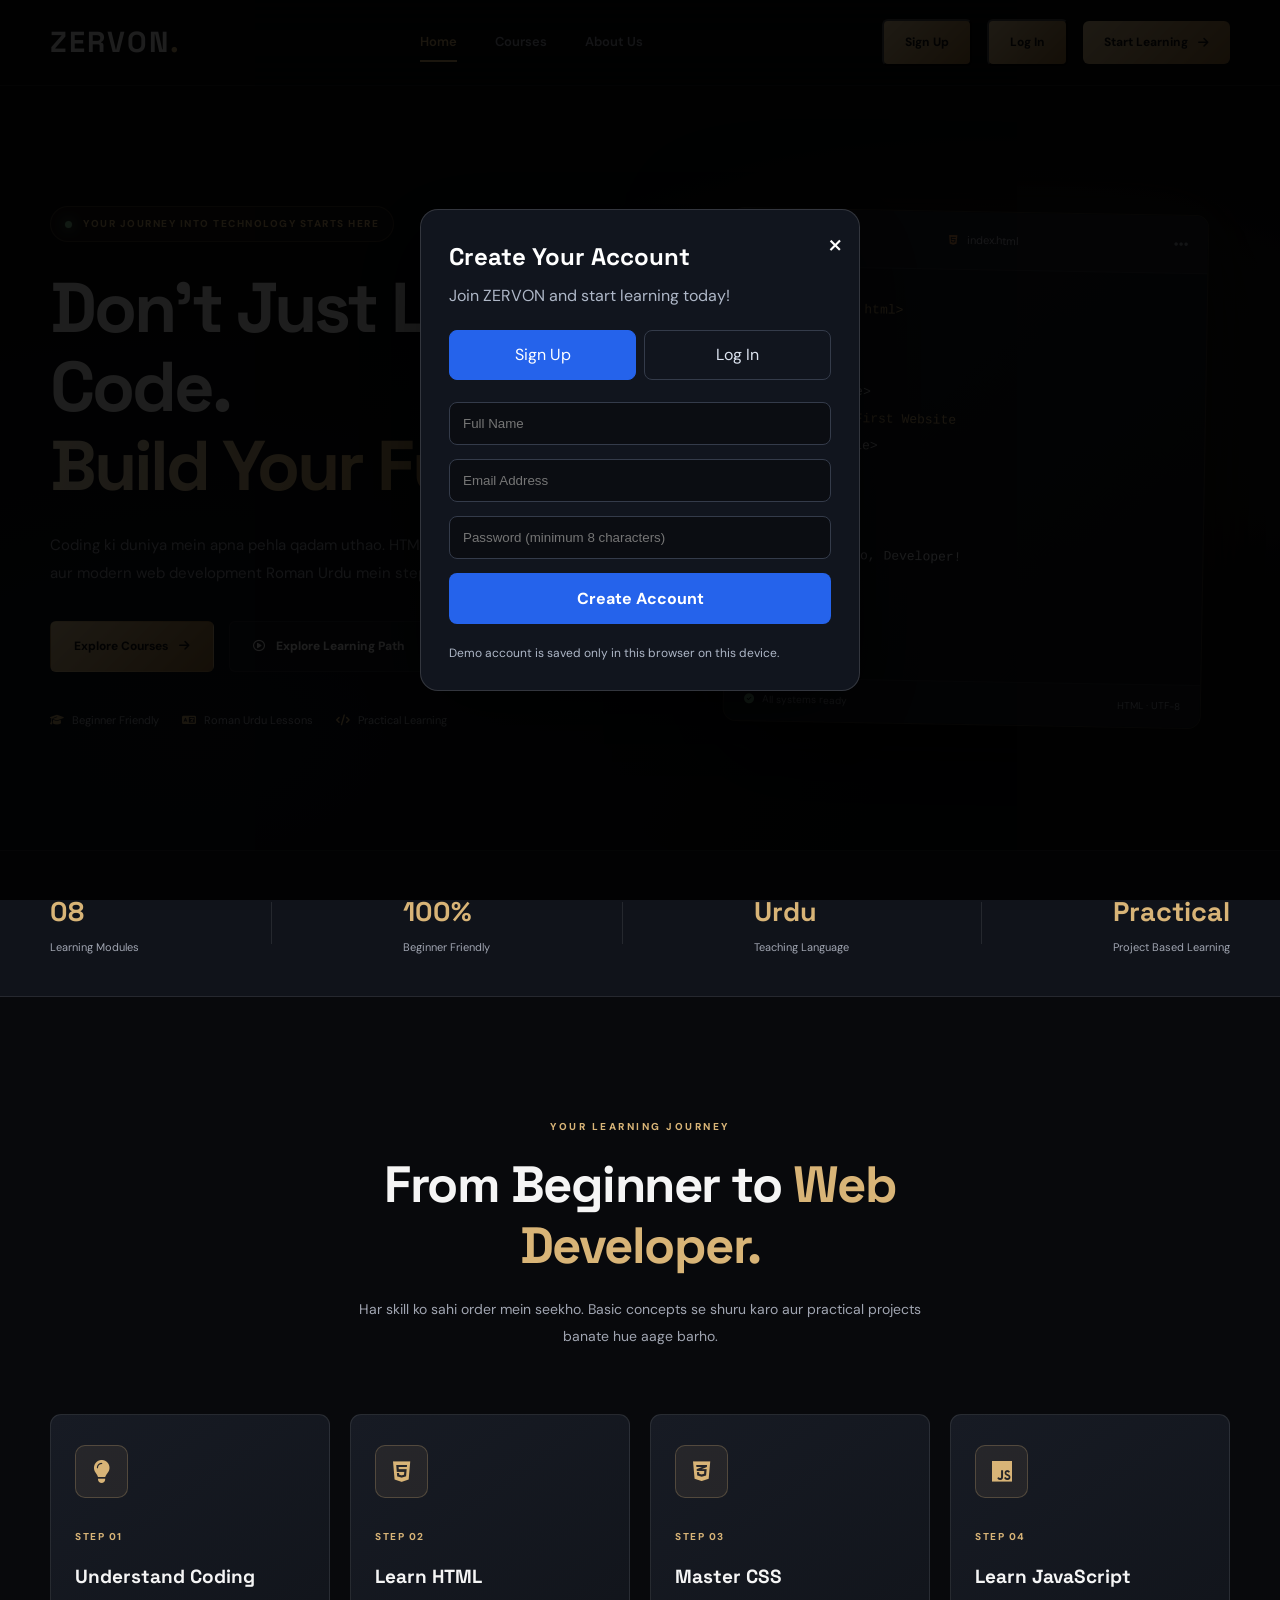
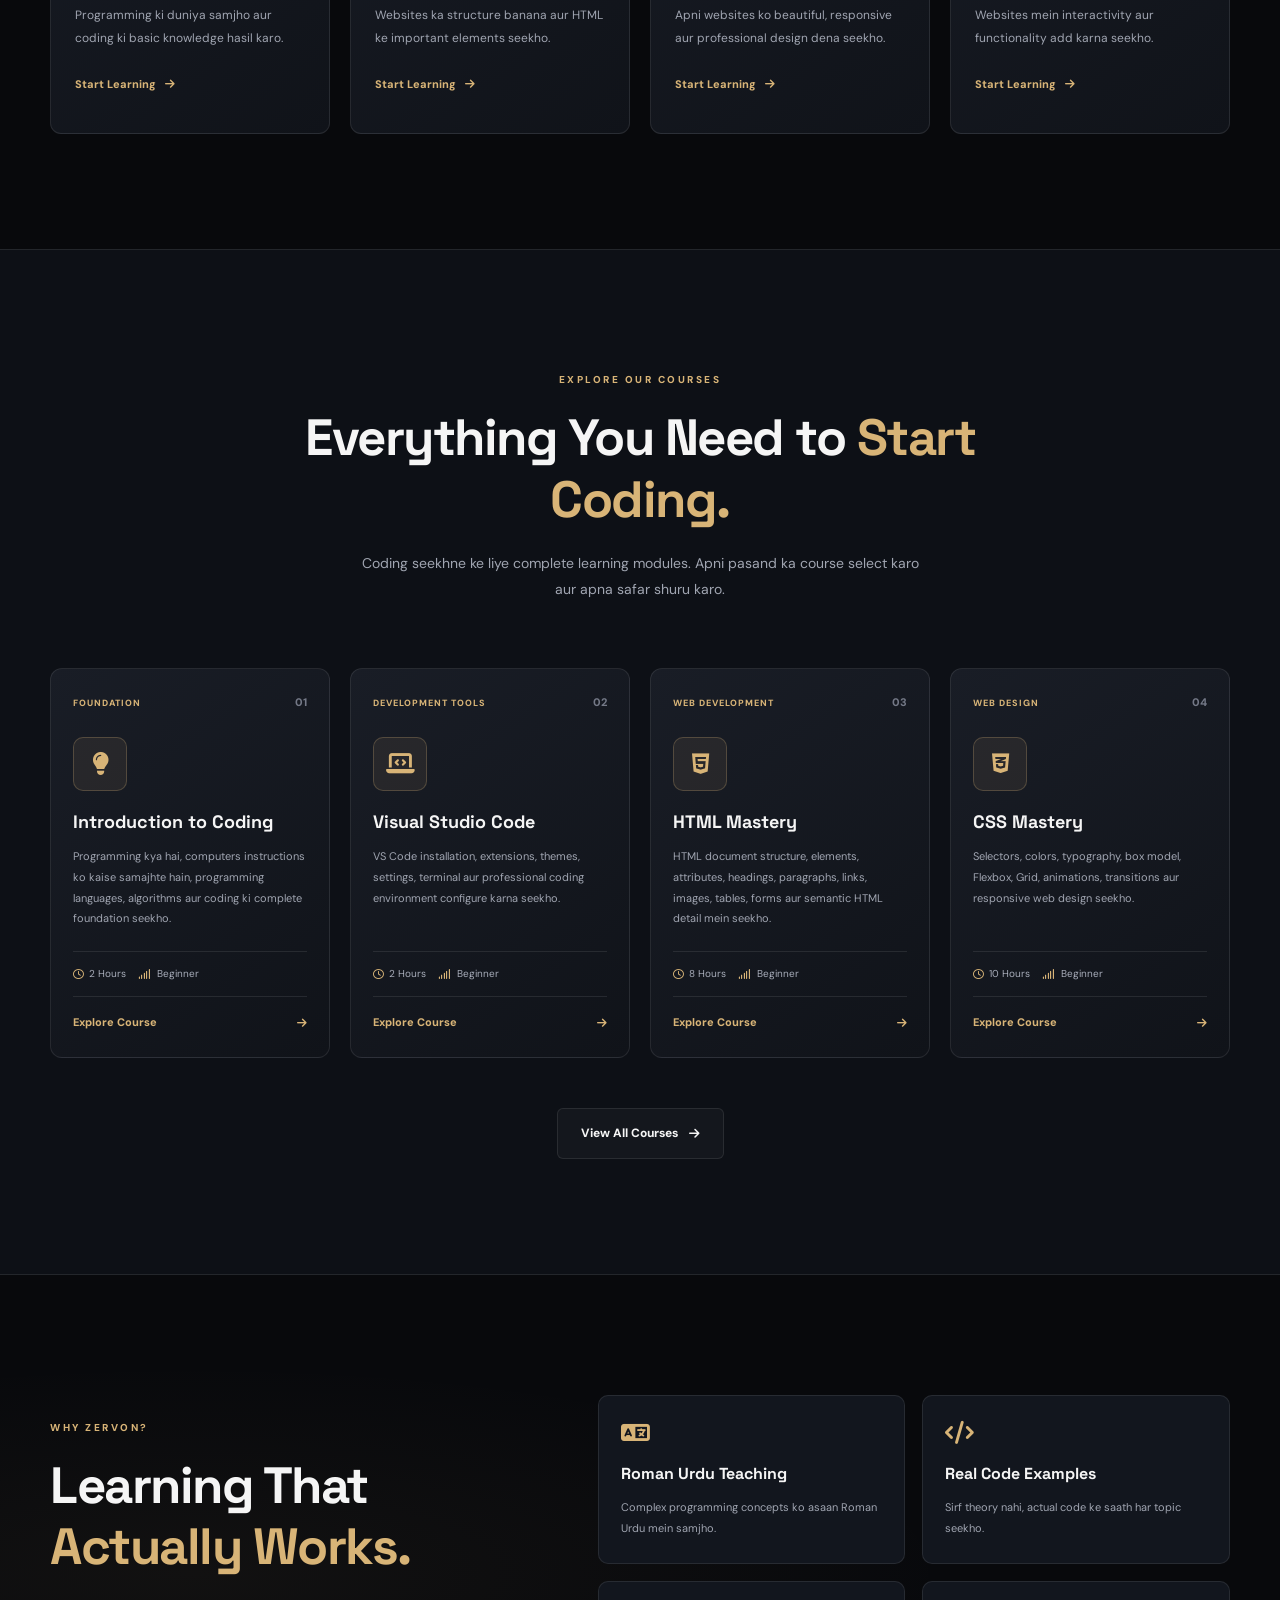
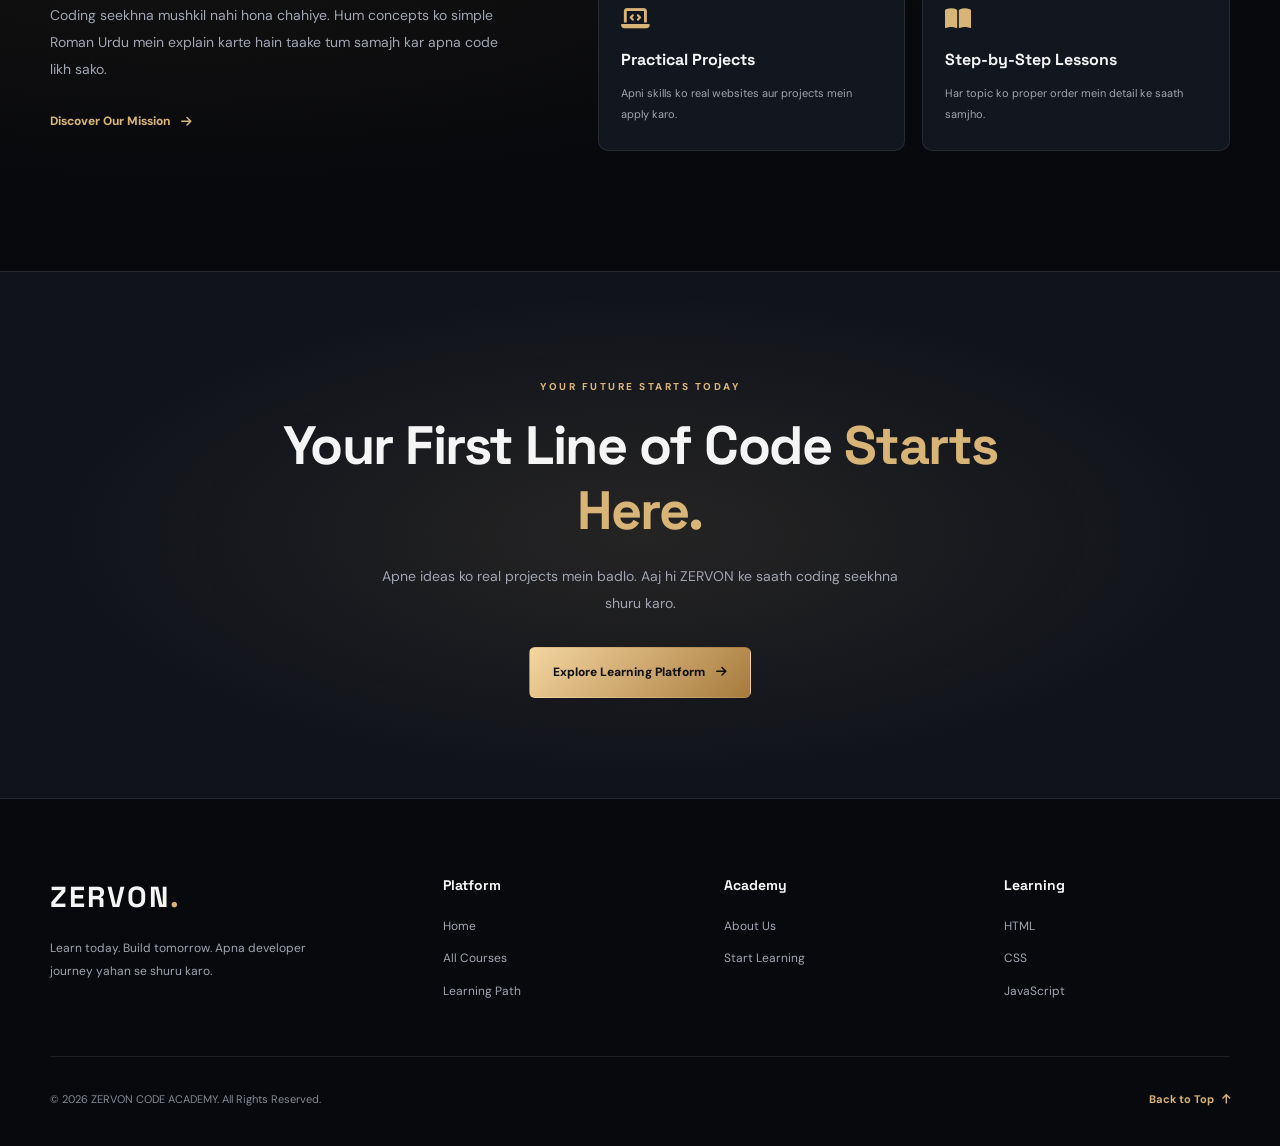
==== commit b5403b82: "Update print statement from 'Hello' to 'Goodbye'" ====
--- a/index.html
+++ b/index.html
@@ -19,10 +19,10 @@
     <link rel="stylesheet" href="https://cdnjs.cloudflare.com/ajax/libs/font-awesome/6.5.2/css/all.min.css">
 
     <!-- Main CSS -->
-    <link rel="stylesheet" href="css/style.css">
+    <link rel="stylesheet" href="style.css">
 
     <!-- Main JavaScript -->
-    <script src="js/app.js" defer></script>
+    <script src="app.js" defer></script>
 </head>
 
 <body id="top">
--- a/style.css
+++ b/style.css
@@ -0,0 +1,1463 @@
+
+/* ==========================================
+   ZERVON CODE ACADEMY
+   PREMIUM DESIGN SYSTEM
+========================================== */
+
+
+/* 01. ROOT VARIABLES */
+
+:root {
+    --bg: #08090c;
+    --bg-secondary: #0d1016;
+    --surface: #12161e;
+    --surface-light: #191e28;
+
+    --gold: #d8b477;
+    --gold-light: #f4d6a0;
+    --gold-dark: #a77a3d;
+
+    --text: #f5f5f5;
+    --muted: #a0a5b1;
+
+    --border: rgba(255,255,255,0.09);
+    --gold-border: rgba(216,180,119,0.25);
+
+    --heading-font: 'Space Grotesk', sans-serif;
+    --body-font: 'DM Sans', sans-serif;
+
+    --container: 1180px;
+    --transition: 0.3s ease;
+}
+
+
+/* 02. RESET & GLOBAL STYLES */
+
+* {
+    margin: 0;
+    padding: 0;
+    box-sizing: border-box;
+}
+
+html {
+    scroll-behavior: smooth;
+    scroll-padding-top: 100px;
+}
+
+body {
+    background: var(--bg);
+    color: var(--text);
+    font-family: var(--body-font);
+    line-height: 1.6;
+    overflow-x: hidden;
+}
+
+a {
+    text-decoration: none;
+    color: inherit;
+}
+
+button {
+    font: inherit;
+}
+
+img {
+    max-width: 100%;
+    display: block;
+}
+
+::selection {
+    background: var(--gold);
+    color: #08090c;
+}
+
+.section-container {
+    width: min(100% - 80px, var(--container));
+    margin: 0 auto;
+}
+
+
+/* 03. NAVIGATION BAR */
+
+.navbar {
+    width: 100%;
+    height: 86px;
+    position: sticky;
+    top: 0;
+    z-index: 1000;
+
+    background: rgba(8,9,12,0.88);
+    backdrop-filter: blur(20px);
+
+    border-bottom: 1px solid var(--border);
+}
+
+.nav-container {
+    width: min(100% - 80px, var(--container));
+    height: 100%;
+    margin: auto;
+
+    display: flex;
+    align-items: center;
+    justify-content: space-between;
+}
+
+.logo {
+    font-family: var(--heading-font);
+    font-size: 29px;
+    font-weight: 800;
+    letter-spacing: 2px;
+}
+
+.logo span {
+    color: var(--gold);
+}
+
+.nav-links {
+    display: flex;
+    align-items: center;
+    gap: 38px;
+}
+
+.nav-link {
+    font-size: 13px;
+    font-weight: 600;
+    color: var(--muted);
+    transition: var(--transition);
+    position: relative;
+}
+
+.nav-link:hover,
+.nav-link.active {
+    color: var(--gold);
+}
+
+.nav-link::after {
+    content: "";
+    position: absolute;
+    width: 0;
+    height: 2px;
+    background: var(--gold);
+    bottom: -9px;
+    left: 0;
+    transition: var(--transition);
+}
+
+.nav-link:hover::after,
+.nav-link.active::after {
+    width: 100%;
+}
+
+.nav-actions {
+    display: flex;
+    align-items: center;
+    gap: 15px;
+}
+
+.nav-cta {
+    display: inline-flex;
+    align-items: center;
+    gap: 10px;
+
+    padding: 12px 21px;
+    border-radius: 6px;
+
+    background: linear-gradient(
+        135deg,
+        var(--gold-light),
+        var(--gold-dark)
+    );
+
+    color: #111;
+    font-size: 12px;
+    font-weight: 800;
+
+    transition: var(--transition);
+}
+
+.nav-cta:hover {
+    transform: translateY(-3px);
+    box-shadow: 0 8px 25px #d8b47744;
+}
+
+.menu-toggle {
+    display: none;
+    width: 42px;
+    height: 42px;
+
+    border: 1px solid var(--border);
+    border-radius: 6px;
+
+    background: var(--surface);
+    cursor: pointer;
+
+    align-items: center;
+    justify-content: center;
+    flex-direction: column;
+    gap: 5px;
+}
+
+.menu-toggle span {
+    width: 19px;
+    height: 2px;
+    background: var(--gold);
+    border-radius: 5px;
+}
+
+
+/* 04. HERO SECTION */
+
+.hero {
+    position: relative;
+    min-height: 690px;
+    padding: 100px 0;
+
+    display: flex;
+    align-items: center;
+
+    background:
+        radial-gradient(
+            ellipse at 78% 40%,
+            #c99b4d20,
+            transparent 40%
+        ),
+        radial-gradient(
+            ellipse at 15% 85%,
+            #17223b55,
+            transparent 45%
+        ),
+        var(--bg);
+
+    overflow: hidden;
+}
+
+.hero-container {
+    width: min(100% - 80px, var(--container));
+    margin: auto;
+
+    display: grid;
+    grid-template-columns: 1fr 0.9fr;
+    align-items: center;
+    gap: 65px;
+}
+
+.hero-content {
+    max-width: 620px;
+}
+
+.hero-label {
+    display: inline-flex;
+    align-items: center;
+    gap: 11px;
+
+    padding: 9px 14px;
+    margin-bottom: 27px;
+
+    background: #d8b47710;
+    border: 1px solid var(--gold-border);
+    border-radius: 50px;
+
+    color: var(--gold);
+    font-size: 10px;
+    font-weight: 800;
+    letter-spacing: 1.5px;
+}
+
+.live-dot {
+    width: 7px;
+    height: 7px;
+    background: #8ed6a0;
+    border-radius: 50%;
+    box-shadow: 0 0 12px #8ed6a0;
+}
+
+.hero h1 {
+    font-family: var(--heading-font);
+    font-size: clamp(48px, 5.5vw, 75px);
+    font-weight: 700;
+    line-height: 1.12;
+    letter-spacing: -3px;
+    margin-bottom: 25px;
+}
+
+.hero h1 span {
+    display: block;
+
+    background: linear-gradient(
+        100deg,
+        #fff0ce,
+        var(--gold),
+        var(--gold-dark)
+    );
+
+    background-clip: text;
+    -webkit-background-clip: text;
+    color: transparent;
+}
+
+.hero-description {
+    max-width: 510px;
+    color: var(--muted);
+    font-size: 15px;
+    line-height: 1.9;
+    margin-bottom: 33px;
+}
+
+.hero-buttons {
+    display: flex;
+    flex-wrap: wrap;
+    gap: 15px;
+}
+
+
+/* 05. BUTTONS */
+
+.btn-primary,
+.btn-secondary {
+    display: inline-flex;
+    align-items: center;
+    justify-content: center;
+    gap: 11px;
+
+    padding: 15px 23px;
+    border-radius: 6px;
+
+    font-size: 12px;
+    font-weight: 800;
+
+    transition: var(--transition);
+}
+
+.btn-primary {
+    background: linear-gradient(
+        135deg,
+        var(--gold-light),
+        var(--gold-dark)
+    );
+
+    color: #111;
+    border: 1px solid transparent;
+}
+
+.btn-primary:hover {
+    transform: translateY(-4px);
+    box-shadow: 0 10px 30px #d8b47744;
+}
+
+.btn-secondary {
+    background: rgba(255,255,255,0.03);
+    border: 1px solid var(--border);
+    color: var(--text);
+}
+
+.btn-secondary:hover {
+    border-color: var(--gold);
+    color: var(--gold);
+    transform: translateY(-3px);
+}
+
+.hero-trust {
+    display: flex;
+    flex-wrap: wrap;
+    gap: 23px;
+    margin-top: 40px;
+}
+
+.trust-item {
+    display: flex;
+    align-items: center;
+    gap: 8px;
+
+    font-size: 11px;
+    color: #aeb2bd;
+}
+
+.trust-item i {
+    color: var(--gold);
+}
+
+/* ==========================================
+   06. CODE EDITOR VISUAL
+========================================== */
+
+.hero-visual {
+    position: relative;
+    padding: 25px;
+}
+
+.editor-window {
+    width: 100%;
+    background: linear-gradient(145deg, #191d26, #0d1016);
+    border: 1px solid #38332b;
+    border-radius: 13px;
+    overflow: hidden;
+
+    box-shadow:
+        0 30px 100px #000b,
+        0 0 70px #d8b47713;
+
+    transform: rotate(1deg);
+    transition: var(--transition);
+}
+
+.editor-window:hover {
+    transform: rotate(0deg) translateY(-5px);
+}
+
+.editor-header {
+    height: 58px;
+    padding: 0 20px;
+
+    display: flex;
+    align-items: center;
+    justify-content: space-between;
+
+    background: #1d2029;
+    border-bottom: 1px solid var(--border);
+}
+
+.editor-controls {
+    display: flex;
+    gap: 6px;
+}
+
+.editor-controls span {
+    width: 10px;
+    height: 10px;
+    border-radius: 50%;
+}
+
+.editor-controls span:nth-child(1) {
+    background: #ff605c;
+}
+
+.editor-controls span:nth-child(2) {
+    background: #ffbd44;
+}
+
+.editor-controls span:nth-child(3) {
+    background: #00ca4e;
+}
+
+.editor-filename {
+    color: #b9bdc8;
+    font-size: 11px;
+}
+
+.editor-filename i {
+    color: #ed9c55;
+    margin-right: 7px;
+}
+
+.editor-menu {
+    color: #a0a5b1;
+}
+
+.editor-content {
+    padding: 28px 20px;
+    min-height: 340px;
+    overflow-x: auto;
+}
+
+.editor-line {
+    display: flex;
+    gap: 20px;
+    white-space: pre;
+    line-height: 2.1;
+    font-family: monospace;
+    font-size: 13px;
+}
+
+.line-number {
+    color: #666e7d;
+    user-select: none;
+}
+
+.editor-line code {
+    color: #e3e6ee;
+}
+
+.editor-line:nth-child(odd) code {
+    color: #d8b477;
+}
+
+.editor-footer {
+    min-height: 43px;
+    padding: 12px 20px;
+
+    display: flex;
+    align-items: center;
+    justify-content: space-between;
+
+    background: #151820;
+    border-top: 1px solid var(--border);
+
+    color: #a0a5b1;
+    font-size: 10px;
+}
+
+.editor-footer i {
+    color: #8ed6a0;
+    margin-right: 5px;
+}
+
+
+/* ==========================================
+   07. PLATFORM HIGHLIGHTS
+========================================== */
+
+.highlights {
+    background: #10131a;
+    border-top: 1px solid var(--border);
+    border-bottom: 1px solid var(--border);
+}
+
+.highlights-container {
+    width: min(100% - 80px, var(--container));
+    min-height: 145px;
+    margin: auto;
+
+    display: flex;
+    align-items: center;
+    justify-content: space-between;
+}
+
+.highlight-item {
+    display: flex;
+    flex-direction: column;
+    gap: 5px;
+}
+
+.highlight-item strong {
+    font-family: var(--heading-font);
+    font-size: 27px;
+    color: var(--gold);
+}
+
+.highlight-item span {
+    color: var(--muted);
+    font-size: 11px;
+}
+
+.highlight-divider {
+    width: 1px;
+    height: 42px;
+    background: var(--border);
+}
+
+
+/* ==========================================
+   08. SECTION HEADINGS
+========================================== */
+
+.section-heading {
+    text-align: center;
+    max-width: 720px;
+    margin: 0 auto 65px;
+}
+
+.section-label {
+    display: inline-block;
+    margin-bottom: 19px;
+
+    color: var(--gold);
+    font-size: 10px;
+    font-weight: 800;
+    letter-spacing: 2.5px;
+}
+
+.section-heading h2,
+.benefits-intro h2,
+.cta-content h2 {
+    font-family: var(--heading-font);
+    font-size: clamp(34px, 4vw, 51px);
+    line-height: 1.2;
+    letter-spacing: -1.5px;
+    margin-bottom: 20px;
+}
+
+.section-heading h2 span,
+.benefits-intro h2 span,
+.cta-content h2 span {
+    color: var(--gold);
+}
+
+.section-heading p {
+    max-width: 570px;
+    margin: auto;
+    color: var(--muted);
+    font-size: 14px;
+    line-height: 1.9;
+}
+
+
+/* ==========================================
+   09. LEARNING PATH
+========================================== */
+
+.learning-section {
+    padding: 115px 0;
+    background: var(--bg);
+}
+
+.learning-grid {
+    display: grid;
+    grid-template-columns: repeat(4, 1fr);
+    gap: 20px;
+}
+
+.learning-card {
+    position: relative;
+    padding: 30px 24px;
+    min-height: 320px;
+
+    background: linear-gradient(
+        145deg,
+        #171b24,
+        #101319
+    );
+
+    border: 1px solid var(--border);
+    border-radius: 11px;
+
+    transition: var(--transition);
+    overflow: hidden;
+}
+
+.learning-card::before {
+    content: "";
+    position: absolute;
+    width: 150px;
+    height: 150px;
+    right: -70px;
+    bottom: -70px;
+
+    background: var(--gold);
+    filter: blur(80px);
+    opacity: 0;
+    transition: var(--transition);
+}
+
+.learning-card:hover {
+    transform: translateY(-8px);
+    border-color: var(--gold-border);
+    box-shadow: 0 20px 50px #0007;
+}
+
+.learning-card:hover::before {
+    opacity: 0.25;
+}
+
+.learning-icon {
+    width: 53px;
+    height: 53px;
+    margin-bottom: 24px;
+
+    display: flex;
+    align-items: center;
+    justify-content: center;
+
+    border-radius: 10px;
+    background: #d8b47715;
+    border: 1px solid var(--gold-border);
+
+    color: var(--gold);
+    font-size: 23px;
+}
+
+.learning-step {
+    color: var(--gold);
+    font-size: 10px;
+    font-weight: 800;
+    letter-spacing: 1.5px;
+}
+
+.learning-card h3 {
+    font-family: var(--heading-font);
+    font-size: 19px;
+    margin: 14px 0 12px;
+}
+
+.learning-card p {
+    color: var(--muted);
+    font-size: 12px;
+    line-height: 1.9;
+    margin-bottom: 20px;
+}
+
+.card-link {
+    display: inline-flex;
+    align-items: center;
+    gap: 9px;
+
+    color: var(--gold);
+    font-size: 11px;
+    font-weight: 800;
+}
+
+.card-link i {
+    transition: var(--transition);
+}
+
+.learning-card:hover .card-link i {
+    transform: translateX(5px);
+}
+
+
+/* ==========================================
+   10. FEATURED COURSES
+========================================== */
+
+.featured-section {
+    padding: 115px 0;
+    background: #0d1016;
+    border-top: 1px solid var(--border);
+    border-bottom: 1px solid var(--border);
+}
+
+.featured-grid {
+    display: grid;
+    grid-template-columns: repeat(4, 1fr);
+    gap: 20px;
+}
+
+.featured-card {
+    position: relative;
+    min-width: 0;
+    padding: 25px 22px;
+
+    display: flex;
+    flex-direction: column;
+
+    background: linear-gradient(
+        145deg,
+        #191d26,
+        #101319
+    );
+
+    border: 1px solid var(--border);
+    border-radius: 12px;
+
+    transition: var(--transition);
+    overflow: hidden;
+}
+
+.featured-card:hover {
+    transform: translateY(-7px);
+    border-color: var(--gold-border);
+    box-shadow: 0 20px 45px #0008;
+}
+
+.featured-card-top {
+    display: flex;
+    justify-content: space-between;
+    align-items: center;
+    gap: 10px;
+}
+
+.course-category {
+    color: var(--gold);
+    font-size: 9px;
+    font-weight: 800;
+    letter-spacing: 1px;
+}
+
+.course-number {
+    color: #747987;
+    font-size: 11px;
+    font-weight: 800;
+}
+
+.featured-icon {
+    width: 54px;
+    height: 54px;
+    margin: 25px 0 18px;
+
+    display: flex;
+    align-items: center;
+    justify-content: center;
+
+    background: #d8b47715;
+    border: 1px solid var(--gold-border);
+    border-radius: 10px;
+
+    color: var(--gold);
+    font-size: 23px;
+}
+
+.featured-card h3 {
+    font-family: var(--heading-font);
+    font-size: 18px;
+    line-height: 1.4;
+    margin-bottom: 12px;
+}
+
+.featured-card p {
+    color: var(--muted);
+    font-size: 11px;
+    line-height: 1.9;
+    margin-bottom: 22px;
+    flex-grow: 1;
+}
+
+.course-meta {
+    display: flex;
+    flex-wrap: wrap;
+    gap: 12px;
+    padding: 14px 0;
+    border-top: 1px solid var(--border);
+    border-bottom: 1px solid var(--border);
+}
+
+.course-meta span {
+    display: flex;
+    align-items: center;
+    gap: 6px;
+    color: #a8adba;
+    font-size: 10px;
+}
+
+.course-meta i {
+    color: var(--gold);
+}
+
+.course-explore {
+    display: flex;
+    align-items: center;
+    justify-content: space-between;
+
+    padding-top: 17px;
+
+    color: var(--gold);
+    font-size: 11px;
+    font-weight: 800;
+
+    transition: var(--transition);
+}
+
+.course-explore:hover {
+    color: var(--gold-light);
+}
+
+.course-explore i {
+    transition: var(--transition);
+}
+
+.course-explore:hover i {
+    transform: translateX(5px);
+}
+
+.all-courses-action {
+    display: flex;
+    justify-content: center;
+    margin-top: 50px;
+}
+
+/* ==========================================
+   11. BENEFITS SECTION
+========================================== */
+
+.benefits-section {
+    padding: 120px 0;
+
+    background:
+        radial-gradient(
+            ellipse at 15% 50%,
+            #d8b4770c,
+            transparent 50%
+        ),
+        var(--bg);
+}
+
+.benefits-layout {
+    display: grid;
+    grid-template-columns: 0.85fr 1.15fr;
+    align-items: center;
+    gap: 80px;
+}
+
+.benefits-intro h2 {
+    max-width: 450px;
+}
+
+.benefits-intro > p {
+    color: var(--muted);
+    font-size: 14px;
+    line-height: 1.9;
+    margin: 25px 0;
+}
+
+.text-link {
+    display: inline-flex;
+    align-items: center;
+    gap: 10px;
+
+    color: var(--gold);
+    font-size: 12px;
+    font-weight: 800;
+}
+
+.text-link i {
+    transition: var(--transition);
+}
+
+.text-link:hover i {
+    transform: translateX(5px);
+}
+
+.benefits-grid {
+    display: grid;
+    grid-template-columns: repeat(2, 1fr);
+    gap: 17px;
+}
+
+.benefit-card {
+    padding: 25px 22px;
+
+    background: var(--surface);
+    border: 1px solid var(--border);
+    border-radius: 10px;
+
+    transition: var(--transition);
+}
+
+.benefit-card:hover {
+    border-color: var(--gold-border);
+    transform: translateY(-5px);
+}
+
+.benefit-card > i {
+    font-size: 23px;
+    color: var(--gold);
+    margin-bottom: 17px;
+}
+
+.benefit-card h3 {
+    font-family: var(--heading-font);
+    font-size: 16px;
+    margin-bottom: 10px;
+}
+
+.benefit-card p {
+    color: var(--muted);
+    font-size: 11px;
+    line-height: 1.9;
+}
+
+
+/* ==========================================
+   12. CALL TO ACTION
+========================================== */
+
+.cta-section {
+    padding: 100px 30px;
+    text-align: center;
+
+    background:
+        radial-gradient(
+            ellipse at center,
+            #d8b4771b,
+            transparent 65%
+        ),
+        #10131a;
+
+    border-top: 1px solid var(--border);
+    border-bottom: 1px solid var(--border);
+}
+
+.cta-content {
+    max-width: 750px;
+    margin: auto;
+}
+
+.cta-content h2 {
+    font-size: clamp(35px, 4.5vw, 54px);
+}
+
+.cta-content p {
+    max-width: 540px;
+    margin: 0 auto 30px;
+
+    color: var(--muted);
+    font-size: 14px;
+    line-height: 1.9;
+}
+
+
+/* ==========================================
+   13. FOOTER
+========================================== */
+
+.footer {
+    padding: 75px 0 25px;
+    background: #08090c;
+}
+
+.footer-main {
+    display: grid;
+    grid-template-columns: 1.5fr 1fr 1fr 1fr;
+    gap: 55px;
+    padding-bottom: 55px;
+}
+
+.footer-brand p {
+    max-width: 260px;
+    color: var(--muted);
+    font-size: 12px;
+    line-height: 1.9;
+    margin-top: 17px;
+}
+
+.footer-column {
+    display: flex;
+    flex-direction: column;
+    gap: 13px;
+}
+
+.footer-column h3 {
+    color: var(--text);
+    font-family: var(--heading-font);
+    font-size: 14px;
+    margin-bottom: 8px;
+}
+
+.footer-column a {
+    color: var(--muted);
+    font-size: 12px;
+    transition: var(--transition);
+}
+
+.footer-column a:hover {
+    color: var(--gold);
+    transform: translateX(4px);
+}
+
+.footer-bottom {
+    min-height: 65px;
+    padding-top: 22px;
+
+    border-top: 1px solid var(--border);
+
+    display: flex;
+    justify-content: space-between;
+    align-items: center;
+    gap: 20px;
+}
+
+.footer-bottom p {
+    color: #858995;
+    font-size: 11px;
+}
+
+.back-to-top {
+    display: inline-flex;
+    align-items: center;
+    gap: 8px;
+
+    color: var(--gold);
+    font-size: 11px;
+    font-weight: 700;
+}
+
+
+/* ==========================================
+   14. ANIMATIONS
+========================================== */
+
+@keyframes fadeUp {
+
+    from {
+        opacity: 0;
+        transform: translateY(25px);
+    }
+
+    to {
+        opacity: 1;
+        transform: translateY(0);
+    }
+
+}
+
+.hero-content {
+    animation: fadeUp 0.8s ease both;
+}
+
+.hero-visual {
+    animation: fadeUp 1s ease both;
+}
+
+
+/* ==========================================
+   15. ACCESSIBILITY
+========================================== */
+
+a:focus-visible,
+button:focus-visible {
+    outline: 2px solid var(--gold);
+    outline-offset: 4px;
+}
+
+::selection {
+    background: var(--gold);
+    color: #08090c;
+}
+
+/* ==========================================
+   16. TABLET RESPONSIVE DESIGN
+========================================== */
+
+@media (max-width: 1050px) {
+
+    .hero-container {
+        grid-template-columns: 1fr 0.9fr;
+        gap: 25px;
+    }
+
+    .hero h1 {
+        font-size: 57px;
+    }
+
+    .learning-grid,
+    .featured-grid {
+        grid-template-columns: repeat(2, 1fr);
+    }
+
+    .benefits-layout {
+        gap: 40px;
+    }
+
+    .footer-main {
+        gap: 30px;
+    }
+
+}
+
+
+/* ==========================================
+   17. MOBILE RESPONSIVE DESIGN
+========================================== */
+
+@media (max-width: 760px) {
+
+    .section-container,
+    .nav-container,
+    .hero-container,
+    .highlights-container {
+        width: min(100% - 40px, var(--container));
+    }
+
+    /* MOBILE NAVBAR */
+
+    .navbar {
+        height: 75px;
+    }
+
+    .logo {
+        font-size: 24px;
+    }
+
+    .menu-toggle {
+        display: flex;
+    }
+
+    .nav-cta {
+        padding: 10px 12px;
+        font-size: 10px;
+    }
+
+    .nav-links {
+        position: absolute;
+        top: 75px;
+        left: 0;
+
+        width: 100%;
+        padding: 25px;
+
+        display: flex;
+        flex-direction: column;
+        align-items: flex-start;
+        gap: 23px;
+
+        background: #10131a;
+        border-bottom: 1px solid var(--border);
+
+        opacity: 0;
+        visibility: hidden;
+        transform: translateY(-10px);
+
+        transition: var(--transition);
+    }
+
+    .nav-links.active {
+        opacity: 1;
+        visibility: visible;
+        transform: translateY(0);
+    }
+
+    .nav-link {
+        font-size: 14px;
+    }
+
+
+    /* MOBILE HERO */
+
+    .hero {
+        min-height: auto;
+        padding: 80px 0;
+    }
+
+    .hero-container {
+        grid-template-columns: 1fr;
+        gap: 50px;
+    }
+
+    .hero-content {
+        max-width: 100%;
+    }
+
+    .hero h1 {
+        font-size: clamp(43px, 10vw, 60px);
+        letter-spacing: -2px;
+    }
+
+    .hero-description {
+        font-size: 13px;
+    }
+
+    .hero-visual {
+        padding: 10px 0;
+    }
+
+    .editor-window {
+        transform: none;
+    }
+
+    .hero-trust {
+        gap: 15px;
+    }
+
+    .trust-item {
+        font-size: 10px;
+    }
+
+
+    /* MOBILE HIGHLIGHTS */
+
+    .highlights-container {
+        padding: 30px 0;
+
+        display: grid;
+        grid-template-columns: repeat(2, 1fr);
+        gap: 28px;
+    }
+
+    .highlight-divider {
+        display: none;
+    }
+
+    .highlight-item strong {
+        font-size: 23px;
+    }
+
+
+    /* MOBILE SECTIONS */
+
+    .learning-section,
+    .featured-section,
+    .benefits-section {
+        padding: 85px 0;
+    }
+
+    .section-heading {
+        margin-bottom: 40px;
+    }
+
+    .section-heading h2,
+    .benefits-intro h2 {
+        font-size: 37px;
+    }
+
+    .section-heading p {
+        font-size: 12px;
+    }
+
+
+    /* MOBILE COURSE CARDS */
+
+    .learning-grid,
+    .featured-grid {
+        grid-template-columns: repeat(2, 1fr);
+        gap: 13px;
+    }
+
+    .learning-card {
+        min-height: 300px;
+        padding: 22px 16px;
+    }
+
+    .learning-card h3 {
+        font-size: 16px;
+    }
+
+    .learning-card p {
+        font-size: 11px;
+    }
+
+    .featured-card {
+        padding: 20px 15px;
+    }
+
+    .featured-card h3 {
+        font-size: 16px;
+    }
+
+    .featured-card p {
+        font-size: 10px;
+    }
+
+    .course-meta {
+        gap: 8px;
+    }
+
+
+    /* MOBILE BENEFITS */
+
+    .benefits-layout {
+        grid-template-columns: 1fr;
+        gap: 40px;
+    }
+
+    .benefits-grid {
+        gap: 12px;
+    }
+
+    .benefit-card {
+        padding: 20px 15px;
+    }
+
+
+    /* MOBILE CTA */
+
+    .cta-section {
+        padding: 80px 20px;
+    }
+
+    .cta-content h2 {
+        font-size: 37px;
+    }
+
+
+    /* MOBILE FOOTER */
+
+    .footer {
+        padding-top: 60px;
+    }
+
+    .footer-main {
+        grid-template-columns: repeat(2, 1fr);
+        gap: 40px 25px;
+    }
+
+    .footer-brand {
+        grid-column: 1 / -1;
+    }
+
+}
+
+
+/* ==========================================
+   18. SMALL MOBILE SCREENS
+========================================== */
+
+@media (max-width: 420px) {
+
+    .section-container,
+    .nav-container,
+    .hero-container,
+    .highlights-container {
+        width: calc(100% - 32px);
+    }
+
+    .hero {
+        padding: 65px 0;
+    }
+
+    .hero h1 {
+        font-size: 43px;
+    }
+
+    .hero-label {
+        font-size: 8px;
+        letter-spacing: 1px;
+    }
+
+    .hero-buttons {
+        flex-direction: column;
+    }
+
+    .btn-primary,
+    .btn-secondary {
+        width: 100%;
+    }
+
+    .hero-trust {
+        flex-direction: column;
+        gap: 12px;
+    }
+
+    .editor-content {
+        padding: 20px 12px;
+    }
+
+    .editor-line {
+        font-size: 11px;
+        gap: 12px;
+    }
+
+    .learning-grid,
+    .featured-grid {
+        grid-template-columns: 1fr;
+    }
+
+    .learning-card {
+        min-height: 260px;
+    }
+
+    .benefits-grid {
+        grid-template-columns: 1fr;
+    }
+
+    .footer-main {
+        grid-template-columns: 1fr 1fr;
+        gap: 35px 15px;
+    }
+
+    .footer-bottom {
+        flex-direction: column;
+        align-items: flex-start;
+    }
+
+}
+
+
+/* ==========================================
+   19. REDUCED MOTION
+========================================== */
+
+@media (prefers-reduced-motion: reduce) {
+
+    *,
+    *::before,
+    *::after {
+        scroll-behavior: auto !important;
+        animation-duration: 0.01ms !important;
+        animation-iteration-count: 1 !important;
+        transition-duration: 0.01ms !important;
+    }
+
+}
+
+
+/* ==========================================
+   END OF ZERVON MAIN STYLESHEET
+========================================== */
